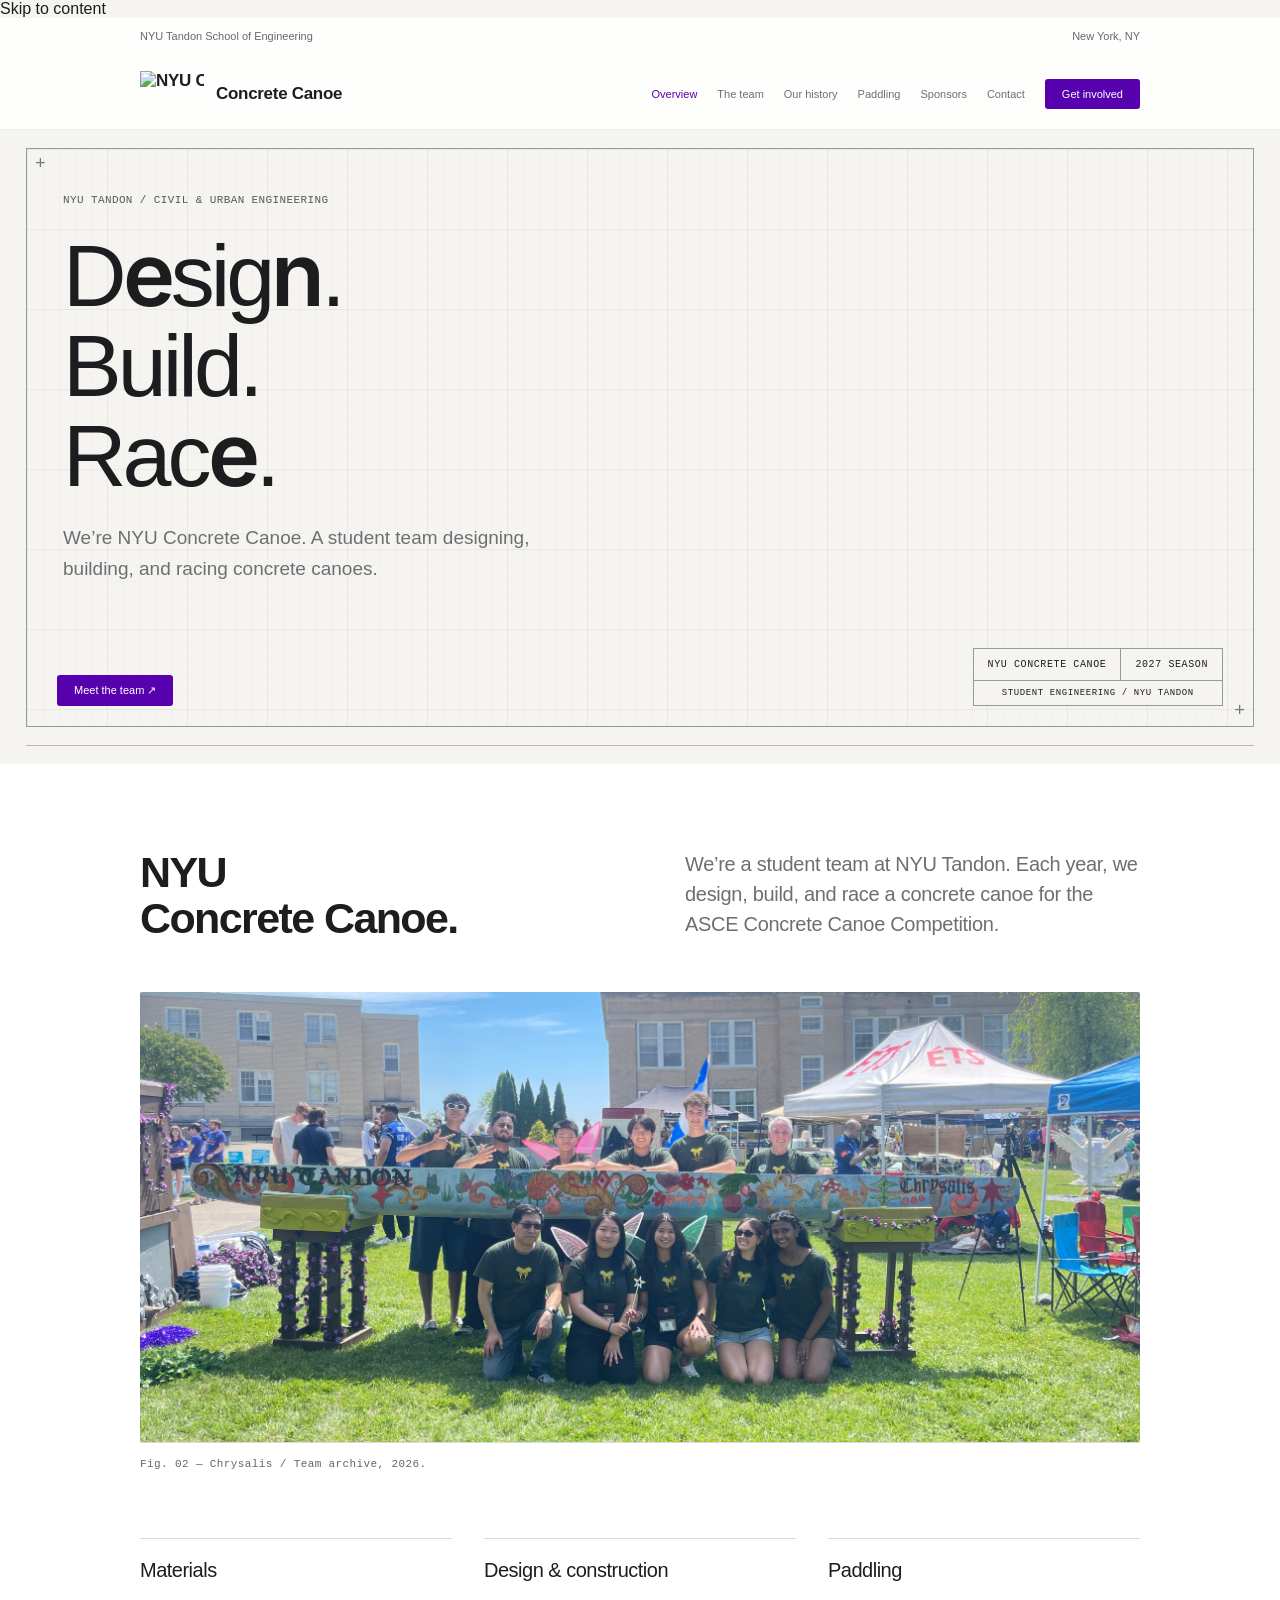
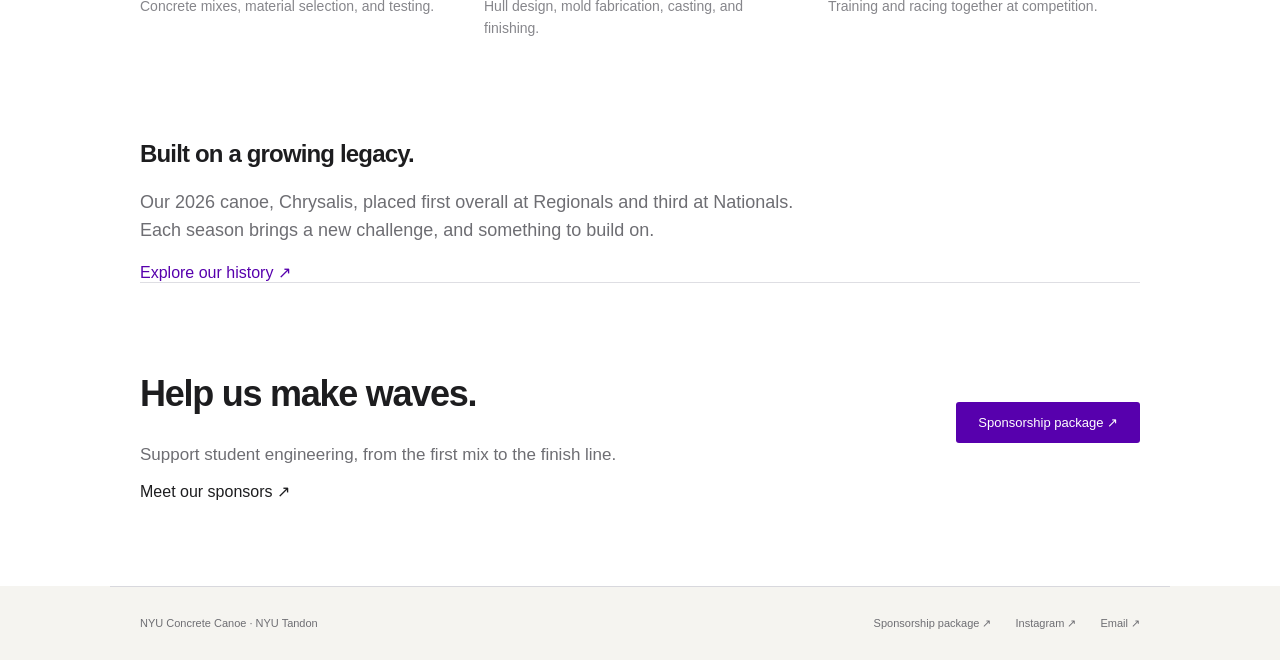
==== index.html @ 3112bdad "Remove unreleased canoe name and hull preview from public site" ====
<!doctype html><html lang="en"><head><meta charset="utf-8"><meta name="viewport" content="width=device-width,initial-scale=1"><meta name="description" content="NYU Concrete Canoe. A student team at NYU Tandon designing, building, and racing concrete canoes."><title>NYU Concrete Canoe</title><link rel="icon" href="assets/img/logo_transparent.png"><link rel="stylesheet" href="assets/css/style.css?v=3"><link rel="stylesheet" href="assets/css/coney.css?v=3"><link rel="stylesheet" href="assets/css/redesign.css?v=8"></head><body class="page-home"><a class="skip-link" href="#main">Skip to content</a><header class="site-header"><div class="institution"><span>NYU Tandon School of Engineering</span><span>New York, NY</span></div><div class="site-bar"><a class="site-brand" href="index.html"><img src="assets/img/logo_transparent.png" alt="NYU Concrete Canoe team logo" width="64" height="46"><span>Concrete Canoe</span></a><nav class="site-nav" aria-label="Main navigation"><a href="index.html" aria-current="page">Overview</a><a href="about.html">The team</a><a href="timeline.html">Our history</a><a href="paddling-improvement.html">Paddling</a><a href="sponsors.html">Sponsors</a><a href="contact.html">Contact</a></nav><a class="site-join" href="mailto:nyuconcretecanoe@gmail.com">Get involved</a><details class="mobile-menu"><summary>Menu</summary><nav aria-label="Mobile navigation"><a href="index.html" aria-current="page">Overview</a><a href="about.html">The team</a><a href="timeline.html">Our history</a><a href="paddling-improvement.html">Paddling</a><a href="sponsors.html">Sponsors</a><a href="contact.html">Contact</a></nav></details></div></header><main id="main"><section class="product-story" aria-label="NYU Concrete Canoe"><div class="product-sticky public-intro"><div class="product-heading"><div class="season">NYU Tandon / Civil &amp; Urban Engineering</div><h1>Design.<br>Build.<br>Race.</h1><p class="public-intro-copy">We’re NYU Concrete Canoe. A student team designing, building, and racing concrete canoes.</p></div><div class="drawing-bottom"><a class="button" href="about.html">Meet the team ↗</a><div class="drawing-title"><span>NYU Concrete Canoe</span><span>2027 season</span><small>Student engineering / NYU Tandon</small></div></div></div></section><section class="content" id="team"><div class="inner"><div class="intro"><h2>NYU<br>Concrete Canoe.</h2><p>We’re a student team at NYU Tandon. Each year, we design, build, and race a concrete canoe for the ASCE Concrete Canoe Competition.</p></div><figure class="photo"><img src="assets/img/team-2026.jpg" alt="NYU's team with the 2026 canoe Chrysalis"><figcaption>Fig. 02 — Chrysalis / Team archive, 2026.</figcaption></figure><div class="engineering" id="engineering"><article><h3>Materials</h3><p>Concrete mixes, material selection, and testing.</p></article><article><h3>Design & construction</h3><p>Hull design, mold fabrication, casting, and finishing.</p></article><article><h3>Paddling</h3><p>Training and racing together at competition.</p></article></div><section class="home-section" aria-labelledby="legacy-title"><h2 id="legacy-title">Built on a growing legacy.</h2><p>Our 2026 canoe, Chrysalis, placed first overall at Regionals and third at Nationals. Each season brings a new challenge, and something to build on.</p><a href="timeline.html">Explore our history ↗</a></section><section class="home-section" id="announcements" aria-label="Team news"></section><section class="home-section support"><div><h2>Help us make waves.</h2><p>Support student engineering, from the first mix to the finish line.</p><a href="sponsors.html">Meet our sponsors ↗</a></div><a class="button" href="assets/files/sponsorship.pdf" target="_blank" rel="noopener">Sponsorship package ↗</a></section></div></section></main><footer class="site-footer"><span>NYU Concrete Canoe · NYU Tandon</span><div><a href="assets/files/sponsorship.pdf" target="_blank" rel="noopener">Sponsorship package ↗</a><a href="https://www.instagram.com/nyuconcretecanoe/">Instagram ↗</a><a href="mailto:nyuconcretecanoe@gmail.com">Email ↗</a></div></footer><script src="assets/js/announcements.js?v=4" defer></script><script src="assets/js/drag-scroll.js?v=3" defer></script></body></html>
---- assets/css/coney.css ----
@font-face{font-family:Inter;font-style:normal;font-weight:600;font-display:swap;src:url(coney-font-0.woff2) format('woff2')}

*{box-sizing:border-box}html{scroll-behavior:smooth}body{margin:0;color:#1d1d1f;background:#f5f5f7;font-family:-apple-system,BlinkMacSystemFont,'Helvetica Neue',Arial,sans-serif;-webkit-font-smoothing:antialiased}a{color:inherit;text-decoration:none}a:hover{text-decoration:underline;text-underline-offset:4px}a:focus-visible{outline:2px solid #7d50b6;outline-offset:5px}.global{background:#fafafa;font-size:11px;color:#68686d}.global>div{max-width:1060px;margin:auto;padding:14px 32px;display:flex;justify-content:space-between}.local{position:sticky;top:0;z-index:5;background:#ffffffb8;backdrop-filter:blur(20px);border-bottom:1px solid #00000012}.local>div{max-width:1060px;margin:auto;padding:14px 32px;display:flex;justify-content:space-between;align-items:center}.brand{font-size:19px;font-weight:600;letter-spacing:-.6px}.local nav{display:flex;gap:25px;align-items:center;font-size:11px}.button{display:inline-block;background:#5700ad;color:#fff;border-radius:24px;padding:9px 17px;font-size:11px}.button:hover{background:#41008a;text-decoration:none}.product-story{height:190svh;position:relative}.product-sticky{position:sticky;top:60px;text-align:center}.product-heading{padding:50px 20px 0}.season{font-size:15px;color:#6e6e73;font-weight:500}.product-heading h1{font-family:'Inter',-apple-system,BlinkMacSystemFont,Arial,sans-serif;font-size:clamp(72px,9vw,128px);line-height:1.05;letter-spacing:-6px;margin:10px 0 0;font-weight:600}.product-render{height:clamp(330px,53svh,580px);width:min(1240px,100%);margin:0 auto;position:relative}.product-render canvas{display:block;width:100%;height:100%;outline:none}.product-caption{font-size:11px;color:#96969c;margin:0 20px}.scroll-instruction{font-size:11px;color:#6e6e73;padding:24px 0 20px}.scroll-instruction span{display:block;width:1px;height:24px;background:#b5b5bc;margin:12px auto 0;transform:scaleY(calc(.5 + var(--progress,0) * .5));transform-origin:top}.content{background:#fff;padding:85px 32px}.inner{max-width:1000px;margin:auto}.intro{display:grid;grid-template-columns:1fr 1fr;gap:90px;margin-bottom:50px}.intro h2{font-size:43px;font-weight:600;letter-spacing:-1.6px;line-height:1.08;margin:0}.intro p{font-size:20px;line-height:1.5;color:#6e6e73;margin:0;letter-spacing:-.3px}.photo{margin:0}.photo img{width:100%;height:450px;object-fit:cover;object-position:center 63%;border-radius:18px;display:block}.photo figcaption{font-size:11px;color:#939399;padding-top:14px}.engineering{display:grid;grid-template-columns:repeat(3,1fr);gap:42px;padding-top:65px}.engineering h3{font-size:20px;letter-spacing:-.5px;font-weight:600;margin:0 0 13px}.engineering p{font-size:14px;line-height:1.6;color:#86868b;margin:0}.footer{max-width:1000px;padding:30px 0;margin:auto;display:flex;justify-content:space-between;color:#86868b;font-size:11px}.footer div{display:flex;gap:24px}.render-fallback{padding:70px 20px;font-size:30px}.render-fallback small{font-size:12px}@media(max-width:700px){.global>div{padding:12px 22px}.local>div{padding:13px 22px}.local nav{gap:18px}.optional{display:none}.product-heading{padding-top:42px}.product-heading h1{font-size:80px;letter-spacing:-4px}.product-story{height:170svh}.product-sticky{top:55px}.product-render{height:370px}.product-caption{font-size:10px}.content{padding:55px 22px}.intro{grid-template-columns:1fr;gap:25px;margin-bottom:35px}.intro h2{font-size:36px}.intro p{font-size:18px}.photo img{height:285px;border-radius:12px}.engineering{grid-template-columns:1fr;gap:30px;padding-top:40px}.footer{padding:25px 22px;font-size:10px}.footer div{gap:14px}}
@media(prefers-reduced-motion:reduce){html{scroll-behavior:auto}.product-story{height:auto}.product-sticky{position:static}.product-heading{opacity:1!important}.scroll-instruction{display:none}}

.product-story{margin-bottom:0}.product-heading h1{text-align:center}.content section{margin-bottom:0}.home-section{padding-top:80px}.home-section h2{text-align:left}.home-section p{text-align:left}.support{display:flex;justify-content:space-between;align-items:center;gap:32px;border-top:1px solid #dedee3;padding:60px 0 0}.support h2{font-size:36px}.support p{font-size:17px;color:#6e6e73}.support .button{white-space:nowrap;font-size:13px;padding:13px 22px}.engineering p,.intro p{font-weight:400}.photo figcaption{text-align:left}@media(max-width:700px){.support{display:block}.home-section{padding-top:55px}}
---- assets/css/redesign.css ----
/* Shared visual language from the Coney concept. */
:root{--glass-bg:#fff;--glass-bg-hover:#fafafa;--glass-border:#e5e5e9;--text-light:#1d1d1f;--text-dim:#6e6e73;--shadow:none;--blur-amount:0px}
html{scroll-behavior:smooth;scroll-padding-top:110px}body{background:#f5f5f7;color:#1d1d1f;font-family:-apple-system,BlinkMacSystemFont,'Helvetica Neue',Arial,sans-serif}a,a:visited{color:inherit}a:hover{text-decoration:underline;text-underline-offset:4px}h1,h2,h3,h4,h5,h6{color:#1d1d1f;font-weight:600}p,li{color:#6e6e73;font-weight:400}h1{letter-spacing:-.055em}h2{letter-spacing:-.035em}a:focus-visible,button:focus-visible,input:focus-visible,textarea:focus-visible,summary:focus-visible{outline:2px solid #7d50b6;outline-offset:4px}section{scroll-margin-top:110px}.bg-slideshow{display:none}
.site-header{position:sticky;top:-41px;z-index:1000;background:#ffffffdb;backdrop-filter:blur(20px);border-bottom:1px solid #00000012}.institution{max-width:1060px;margin:auto;padding:12px 30px;display:flex;justify-content:space-between;font-size:11px;color:#68686d;height:41px}.site-bar{max-width:1060px;margin:auto;padding:14px 30px;display:flex;gap:24px;align-items:center;position:relative}.site-brand{font-size:19px;font-weight:600;letter-spacing:-.6px;white-space:nowrap}.site-nav{margin-left:auto;display:flex;gap:20px}.site-header nav{position:static;inset:auto;padding:0;background:none;backdrop-filter:none}.site-nav a{font-size:11px;color:#6e6e73;white-space:nowrap}.site-nav a[aria-current]{color:#5700ad}.site-join,.site-join:visited{background:#5700ad;color:#fff;border-radius:24px;padding:9px 17px;font-size:11px;white-space:nowrap}.site-join:hover{background:#41008a;text-decoration:none}.mobile-menu{display:none}.site-footer{max-width:1060px;margin:auto;display:flex;align-items:center;justify-content:space-between;gap:24px;padding:30px;color:#6e6e73;font-size:11px;border:0;text-align:left}.site-footer div{display:flex;gap:24px}.site-footer a{font-size:11px}.page-other .hero{height:auto;min-height:350px;padding:75px 24px 65px;text-shadow:none}.page-other .hero h1{font-size:clamp(42px,6vw,76px)}.page-other .hero p{font-size:20px;max-width:650px}.parallax-section{background:#fff;padding:50px 0 80px;min-height:0}.content-wrapper{max-width:1060px;padding:0 30px}.page-other section{margin-bottom:65px}.page-other section:last-child{margin-bottom:0}.card{box-shadow:none;border:1px solid #e5e5e9;background:#f5f5f7;animation:none;padding:36px;border-radius:18px}.card:hover{background:#f5f5f7;border-color:#dedee3}.card p{font-size:17px}.card a:not(.btn){color:#5700ad}.card h2{font-size:32px}.card h3{font-size:23px}.btn,.btn:visited,.button,.button:visited{background:#5700ad!important;color:#fff!important;border:0;font-weight:500}.btn:hover,.button:hover{background:#41008a!important;color:#fff!important}.btn{padding:12px 24px;font-size:14px}.card-front,.card-back{background:#f5f5f7;border-color:#e5e5e9;box-shadow:none}.card-back p,.card-back h3{color:#1d1d1f}.card-back p[style]{color:#5700ad!important}.tag,.timeline-year{background:#eee9f5;color:#5700ad;border-color:#e1d7ec}.news-card{background:#f5f5f7;border-color:#e5e5e9;box-shadow:none}.news-card:hover{background:#f5f5f7;border-color:#dedee3}.news-date,.news-section-heading{color:#6e6e73}.news-list li::before{background:#5700ad}.news-link{color:#5700ad!important;border-color:#5700ad}.news-rail:focus-visible,.t-rail:focus-visible{outline-color:#5700ad}.news-card h3{font-size:22px}.news-card p{font-size:15px}.news-card .news-list li{font-size:14px}.news-rail{scrollbar-width:thin;scrollbar-color:#c3b1d6 transparent}.news-rail::-webkit-scrollbar{display:block;height:5px}.puzzle-grid{gap:1px}.piece-bg{background:#eee9f5!important}.piece-body h3{color:#40235f}.piece-body p{color:#635572}.puzzle-piece{animation:none}.card input:not([type=hidden]):not([type=checkbox]),.card textarea{background:#fff!important;border:1px solid #d2d2d7!important;color:#1d1d1f!important}.card input::placeholder,.card textarea::placeholder{color:#86868b}.t-stop::before{background:#d2c4e0!important}.t-marker-year{background:#eee9f5;border-color:#e1d7ec;color:#5700ad}.t-marker::after{background:#5700ad;box-shadow:0 0 0 5px #fff}.t-stop.is-current .t-marker-year{background:#5700ad;color:#fff;border-color:#5700ad}.t-media--empty span{color:#6e6e73}.t-card:hover{border-color:#d2c4e0}.page-home .product-sticky{top:62px}.page-home .product-heading h1{font-weight:600}.page-home .content{padding-top:85px}.page-home .engineering h3{text-align:left}.page-home .product-caption{font-weight:400}.page-home .content .inner>.intro p{font-size:20px}
@media(max-width:900px){.site-nav{display:none}.site-join{margin-left:auto}.mobile-menu{display:block}.mobile-menu summary{font-size:12px;cursor:pointer;padding:8px 0}.mobile-menu nav{position:absolute;top:100%;left:0;right:0;background:#fff;padding:20px 30px;display:grid;gap:18px;border-bottom:1px solid #e5e5e9;box-shadow:0 15px 20px #00000008}.mobile-menu nav a{font-size:14px}.site-footer{align-items:flex-start;flex-direction:column}.site-footer div{flex-wrap:wrap;gap:18px}}
@media(max-width:700px){.institution{padding-inline:22px;font-size:10px}.site-bar{padding-inline:22px;gap:16px}.site-brand{font-size:17px}.site-join{font-size:10px;padding:8px 12px}.page-other .hero{min-height:280px;padding:55px 22px 40px}.page-other .hero p{font-size:17px}.content-wrapper{padding:0 22px}.card{padding:25px}.grid{grid-template-columns:minmax(0,1fr)}.page-other section{margin-bottom:45px}.parallax-section{padding-top:20px}.site-footer{padding-inline:22px}.page-home .product-sticky{top:59px}.page-home .content{padding-top:55px}.page-home .intro h2{font-size:36px}.page-home .content .inner>.intro p{font-size:18px}}
@media(prefers-reduced-motion:reduce){html{scroll-behavior:auto}.page-home .product-sticky{position:static}}
.page-home .intro h2,.page-home .intro p{text-align:left}.page-home .home-section>p{max-width:680px;font-size:18px;line-height:1.6}.page-home .home-section>a:not(.button){color:#5700ad}.site-header a{font-weight:500}.site-header .site-brand{font-weight:600}

/* Editorial engineering layout: flat surfaces, fine rules, measured labels. */
:root{--technical-font:'SFMono-Regular',Consolas,'Liberation Mono',monospace;--rule:#d8d8dd}
.site-brand{display:flex;align-items:center;gap:12px;font-size:17px;letter-spacing:-.3px}
.site-brand img{display:block;width:64px;height:46px;object-fit:contain;flex:none}
.site-bar{padding-block:12px;gap:20px}
.site-join{border-radius:3px}
.page-home .product-sticky{top:72px}
.page-home .product-heading h1{font-size:clamp(64px,8vw,104px);letter-spacing:-.045em;font-weight:500}
.page-other .hero h1{font-size:clamp(40px,5vw,64px);font-weight:500;letter-spacing:-.04em}
.season,.product-caption,.photo figcaption,.news-date,.news-section-heading,.t-marker-year,.timeline-year,.tag,.t-count,.viewer-count{font-family:var(--technical-font);font-weight:400;letter-spacing:.035em}
.season{font-size:11px;text-transform:uppercase}
.product-caption,.photo figcaption{font-size:11px;line-height:1.65;color:#65656b}
.photo figcaption{padding-top:12px;margin-top:0;border-top:1px solid var(--rule)}
.photo img,.carousel-slide img,.simple-carousel,.media-window,.news-embed iframe{border-radius:2px}
.card,.card:hover{border:0;border-top:1px solid var(--rule);border-radius:0;background:transparent;box-shadow:none;padding:28px 0;backdrop-filter:none}
.card h2,.card h3,.card p{text-align:left}
.grid{gap:32px;align-items:start}
.card-front,.card-back{border-radius:0;box-shadow:none;border:0;border-top:1px solid var(--rule);background:#fafafa}
.news-card,.news-card:hover{border:0;border-top:1px solid var(--rule);border-radius:0;background:transparent;box-shadow:none;backdrop-filter:none}
.news-body{padding:24px 0}
.news-body--embed{padding:18px 0}
.news-embed{padding:16px 0 0}
.news-image{border-radius:0}
.news-section-heading{font-size:10px}
.news-date{font-size:11px}
.engineering{gap:32px}
.engineering article{padding-top:20px;border-top:1px solid var(--rule)}
.engineering h3{font-weight:500}
.puzzle-grid{max-width:none;border-radius:0;gap:0;background:transparent;overflow:visible;border-top:1px solid var(--rule)}
.puzzle-piece{min-height:170px;border-bottom:1px solid var(--rule)}
.piece-bg{background:transparent!important}
.piece-body{padding:24px 22px 24px 0;text-align:left;justify-content:flex-start}
.piece-body h3{color:#1d1d1f;font-weight:500;text-align:left}
.piece-body p{color:#6e6e73;text-align:left;line-height:1.6}
.t-card,.t-card:hover{border-radius:0;box-shadow:none;border:0;border-bottom:1px solid var(--rule);background:transparent;backdrop-filter:none}
.t-text{padding-inline:0}
.t-stop.is-current .t-text{padding-inline:0}
.t-marker-year,.timeline-year,.tag{border-radius:2px;background:#f2f2f4;border-color:var(--rule);color:#65656b}
.btn,.button{border-radius:3px}
.site-footer{border-top:1px solid var(--rule)}
@media(max-width:700px){.site-brand{gap:8px;font-size:15px}.site-brand img{width:50px;height:36px}.site-bar{gap:12px}.page-home .product-sticky{top:60px}.page-home .product-heading h1{font-size:76px}.piece-body{padding:22px 16px 22px 0}.card{padding:24px 0}.news-body{padding:20px 0}.site-footer{margin-inline:22px;padding-inline:0}}
@media(max-width:380px){.site-brand span{max-width:90px;white-space:normal;line-height:1.15}.site-join{padding-inline:9px}}
.page-other .content-wrapper>section>h2,.subteams-lead{text-align:left}
#team-container .card img,#faculty-container .card img{border-radius:2px!important}

/* A numbered project log makes the horizontal reading direction explicit. */
.news-heading{display:flex;justify-content:space-between;align-items:flex-end;gap:24px;border-top:1px solid var(--rule);padding-top:20px}
.news-kicker,.news-entry,.news-position{font-family:var(--technical-font);font-size:11px;letter-spacing:.06em;text-transform:uppercase;color:#65656b}
.news-heading h2{margin:10px 0 0;text-align:left}
.news-navigation{display:flex;align-items:center;gap:10px;flex:none}
.news-navigation[hidden]{display:none}
.news-position{margin-right:10px;min-width:54px}
.news-navigation button{width:44px;height:44px;border:1px solid #aaaab2;border-radius:2px;background:#fff;color:#1d1d1f;font-size:22px;cursor:pointer;transition:background .15s}
.news-navigation button:hover:enabled{background:#eee9f5;border-color:#5700ad;color:#5700ad}
.news-navigation button:disabled{opacity:.3;cursor:default}
.page-home .news-instruction{font-size:12px;line-height:1.5;color:#65656b;margin:16px 0 22px;text-align:left}
.news-entry{padding:14px 0;border-bottom:1px solid var(--rule);position:relative}
.news-entry::after{content:'';position:absolute;bottom:-4px;left:0;width:7px;height:7px;border:1px solid #777;background:#fff}
.news-rail{gap:32px;padding-top:0;scroll-snap-type:x mandatory;scrollbar-color:#aaaab2 transparent}
.news-card{flex-basis:min(420px,78vw)}
.news-card--embed{flex-basis:min(552px,84vw)}
.news-card--video{flex-basis:min(560px,84vw)}
@media(max-width:700px){.news-heading{gap:12px;align-items:center}.news-heading h2{font-size:30px}.news-kicker{font-size:9px}.news-navigation{gap:6px}.news-position{margin-right:4px;font-size:10px;min-width:46px}.news-navigation button{width:38px;height:38px}.news-rail{gap:24px}}
.page-home .home-section>p.news-instruction{font-size:12px;line-height:1.5;max-width:none}
.product-render canvas{cursor:grab;touch-action:pan-y;user-select:none;-webkit-user-select:none}
.product-render canvas.is-grabbing{cursor:grabbing}
.product-render canvas:focus-visible{outline:2px solid #7d50b6;outline-offset:-4px}

/* Drawing-sheet hero. The original team mark and interactive hull are retained. */
.page-home{background:#f5f4f0}
.page-home .product-story{height:auto;margin:18px 26px 0;padding-bottom:18px;border-bottom:1px solid #b9b9b6}
.page-home .product-sticky{position:relative;top:auto;border:1px solid #999b99;min-height:620px;background-color:#f5f4f0;background-image:linear-gradient(#747b8410 1px,transparent 1px),linear-gradient(90deg,#747b8410 1px,transparent 1px),linear-gradient(#747b8408 1px,transparent 1px),linear-gradient(90deg,#747b8408 1px,transparent 1px);background-size:80px 80px,80px 80px,16px 16px,16px 16px}
.page-home .product-sticky::before,.page-home .product-sticky::after{content:'+';position:absolute;font:18px var(--technical-font);color:#777;pointer-events:none;left:8px;top:5px}
.page-home .product-sticky::after{left:auto;right:8px;top:auto;bottom:5px}
.page-home .product-heading{text-align:left;padding:26px 30px 0}
.page-home .product-heading h1{text-align:left;margin-top:12px;font-size:clamp(70px,8vw,112px)}
.page-home .season{color:#56595b}
.page-home .product-render{height:clamp(300px,44vw,480px);margin-top:-25px}
.page-home .product-caption{margin:0 24px 22px;color:#53565a}
.drawing-bottom{margin:0 30px 20px;display:flex;justify-content:space-between;align-items:end;gap:24px;text-align:left}
.drawing-views{display:flex;gap:8px;flex-wrap:wrap}
.drawing-views button{padding:9px 14px;background:#f5f4f0;border:1px solid #979a99;color:#444;font:11px var(--technical-font);cursor:pointer}
.drawing-views button[aria-pressed=true]{border-color:#5700ad;color:#5700ad;background:#f3eef7}
.drawing-views button:hover{background:#eae8e5}
.drawing-title{display:grid;grid-template-columns:auto auto auto;border:1px solid #979a99;font:10px var(--technical-font);text-transform:uppercase;letter-spacing:.06em;background:#f5f4f0}
.drawing-title span{padding:10px 14px;border-right:1px solid #979a99;font-weight:400}
.drawing-title span:nth-child(3){border-right:0}
.drawing-title small{grid-column:1/-1;border-top:1px solid #979a99;text-align:center;padding:7px;font-size:9px}
.page-home .content{margin-top:18px;background:#fff}
@media(max-width:700px){.page-home .product-story{margin:12px 12px 0}.page-home .product-sticky{min-height:0}.page-home .product-heading{padding:26px 20px 0}.page-home .product-heading h1{font-size:72px}.page-home .product-render{height:320px;margin-top:0}.page-home .product-caption{font-size:10px;margin-inline:20px}.drawing-bottom{margin-inline:20px;flex-direction:column;align-items:stretch;gap:20px}.drawing-views button{flex:1;padding:10px}.drawing-title span{padding:9px;font-size:9px}}


/* Public introduction: no unreleased hull visualization or project name. */
.page-home .public-intro{min-height:540px;display:flex;flex-direction:column;justify-content:space-between}
.page-home .public-intro .product-heading{padding:45px 36px}
.page-home .public-intro h1{font-size:clamp(56px,7vw,88px);line-height:1.02;letter-spacing:-.045em;margin:24px 0}
.public-intro-copy{max-width:490px;font-size:19px;line-height:1.6;text-align:left}
.public-intro .drawing-title{grid-template-columns:auto auto}
.public-intro .drawing-title span:nth-child(2){border-right:0}
@media(max-width:700px){.page-home .public-intro{min-height:0}.page-home .public-intro .product-heading{padding:32px 22px}.public-intro-copy{font-size:17px}}
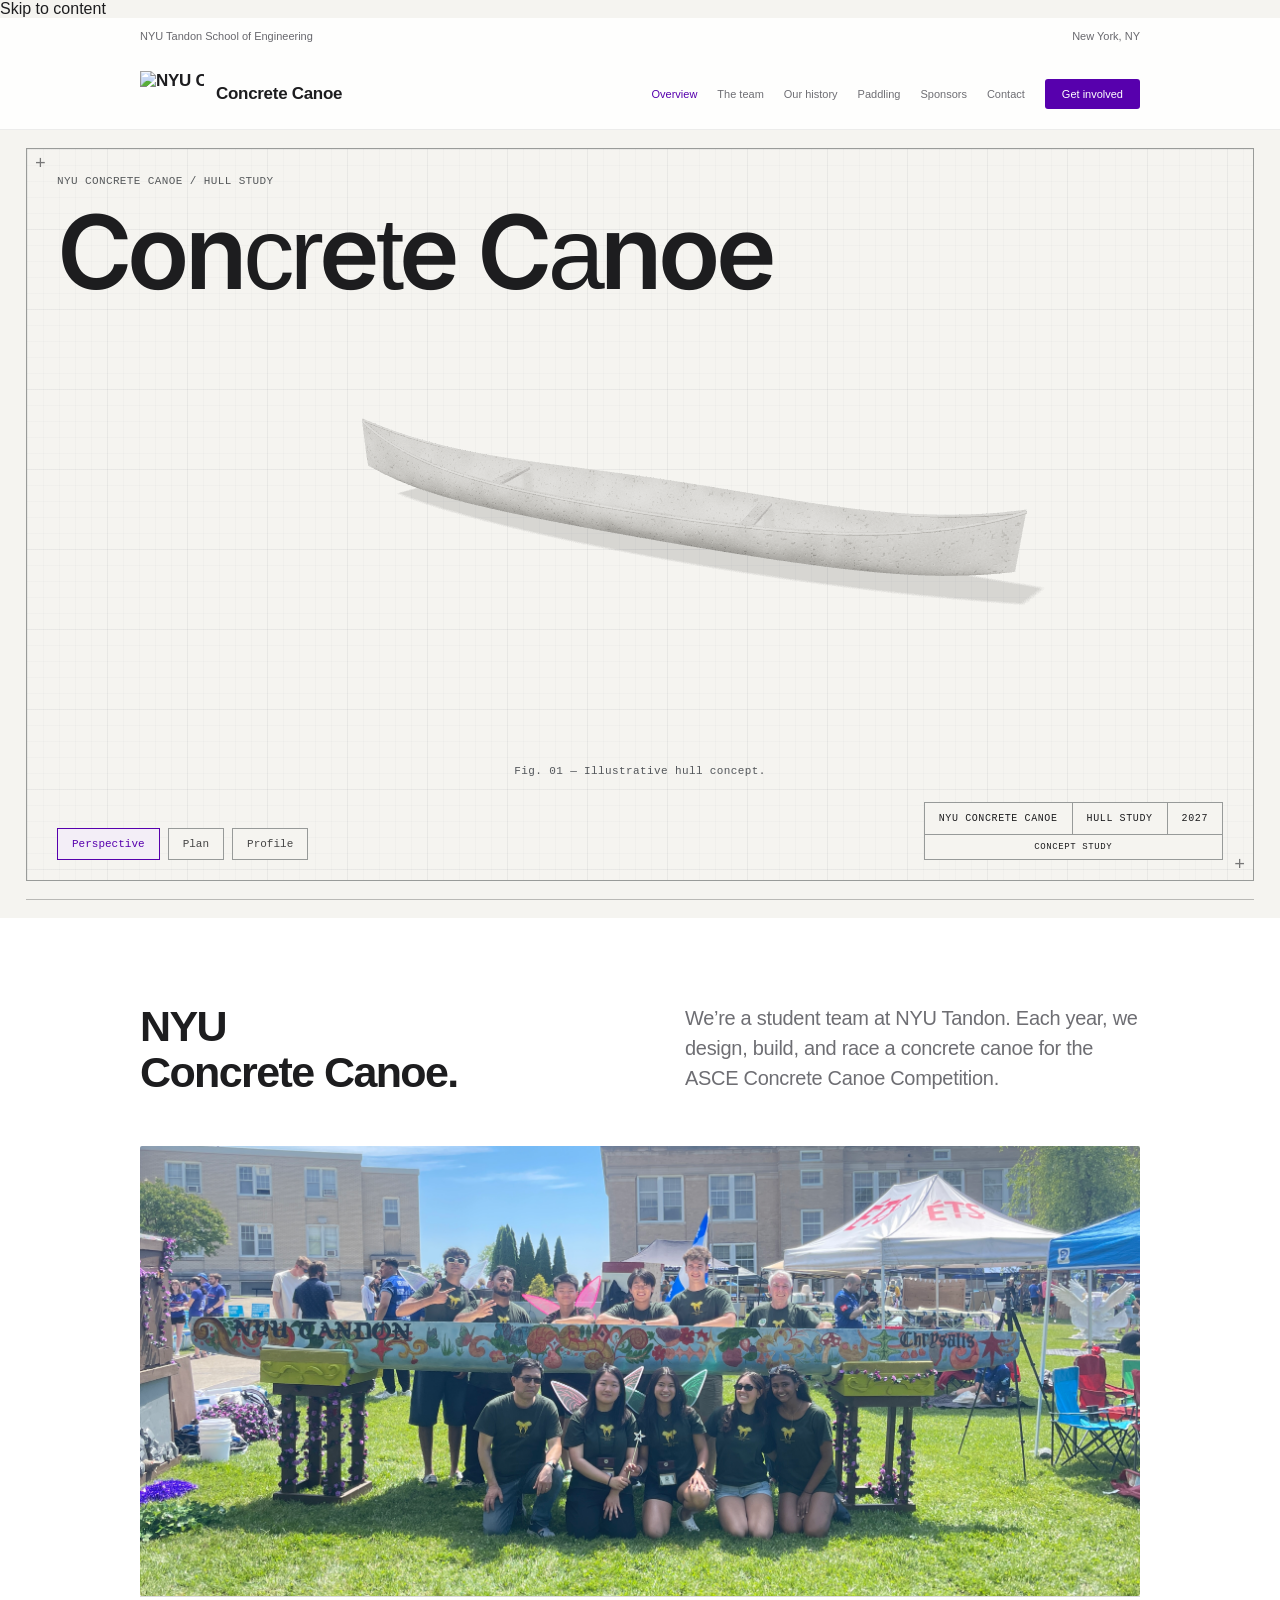
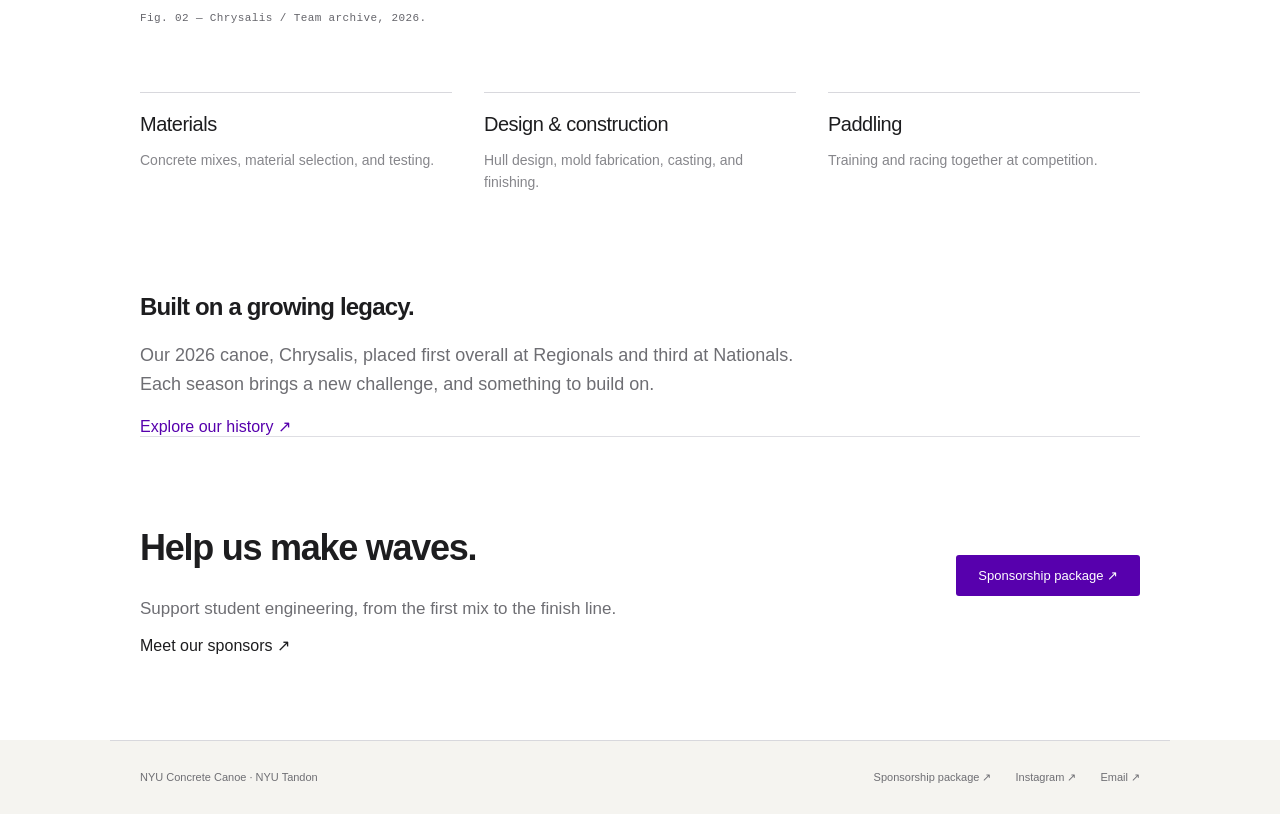
==== commit fd80cbf8: "Restore illustrative interactive hull without unreleased canoe name" ====
--- a/index.html
+++ b/index.html
@@ -1 +1 @@
-<!doctype html><html lang="en"><head><meta charset="utf-8"><meta name="viewport" content="width=device-width,initial-scale=1"><meta name="description" content="NYU Concrete Canoe. A student team at NYU Tandon designing, building, and racing concrete canoes."><title>NYU Concrete Canoe</title><link rel="icon" href="assets/img/logo_transparent.png"><link rel="stylesheet" href="assets/css/style.css?v=3"><link rel="stylesheet" href="assets/css/coney.css?v=3"><link rel="stylesheet" href="assets/css/redesign.css?v=8"></head><body class="page-home"><a class="skip-link" href="#main">Skip to content</a><header class="site-header"><div class="institution"><span>NYU Tandon School of Engineering</span><span>New York, NY</span></div><div class="site-bar"><a class="site-brand" href="index.html"><img src="assets/img/logo_transparent.png" alt="NYU Concrete Canoe team logo" width="64" height="46"><span>Concrete Canoe</span></a><nav class="site-nav" aria-label="Main navigation"><a href="index.html" aria-current="page">Overview</a><a href="about.html">The team</a><a href="timeline.html">Our history</a><a href="paddling-improvement.html">Paddling</a><a href="sponsors.html">Sponsors</a><a href="contact.html">Contact</a></nav><a class="site-join" href="mailto:nyuconcretecanoe@gmail.com">Get involved</a><details class="mobile-menu"><summary>Menu</summary><nav aria-label="Mobile navigation"><a href="index.html" aria-current="page">Overview</a><a href="about.html">The team</a><a href="timeline.html">Our history</a><a href="paddling-improvement.html">Paddling</a><a href="sponsors.html">Sponsors</a><a href="contact.html">Contact</a></nav></details></div></header><main id="main"><section class="product-story" aria-label="NYU Concrete Canoe"><div class="product-sticky public-intro"><div class="product-heading"><div class="season">NYU Tandon / Civil &amp; Urban Engineering</div><h1>Design.<br>Build.<br>Race.</h1><p class="public-intro-copy">We’re NYU Concrete Canoe. A student team designing, building, and racing concrete canoes.</p></div><div class="drawing-bottom"><a class="button" href="about.html">Meet the team ↗</a><div class="drawing-title"><span>NYU Concrete Canoe</span><span>2027 season</span><small>Student engineering / NYU Tandon</small></div></div></div></section><section class="content" id="team"><div class="inner"><div class="intro"><h2>NYU<br>Concrete Canoe.</h2><p>We’re a student team at NYU Tandon. Each year, we design, build, and race a concrete canoe for the ASCE Concrete Canoe Competition.</p></div><figure class="photo"><img src="assets/img/team-2026.jpg" alt="NYU's team with the 2026 canoe Chrysalis"><figcaption>Fig. 02 — Chrysalis / Team archive, 2026.</figcaption></figure><div class="engineering" id="engineering"><article><h3>Materials</h3><p>Concrete mixes, material selection, and testing.</p></article><article><h3>Design & construction</h3><p>Hull design, mold fabrication, casting, and finishing.</p></article><article><h3>Paddling</h3><p>Training and racing together at competition.</p></article></div><section class="home-section" aria-labelledby="legacy-title"><h2 id="legacy-title">Built on a growing legacy.</h2><p>Our 2026 canoe, Chrysalis, placed first overall at Regionals and third at Nationals. Each season brings a new challenge, and something to build on.</p><a href="timeline.html">Explore our history ↗</a></section><section class="home-section" id="announcements" aria-label="Team news"></section><section class="home-section support"><div><h2>Help us make waves.</h2><p>Support student engineering, from the first mix to the finish line.</p><a href="sponsors.html">Meet our sponsors ↗</a></div><a class="button" href="assets/files/sponsorship.pdf" target="_blank" rel="noopener">Sponsorship package ↗</a></section></div></section></main><footer class="site-footer"><span>NYU Concrete Canoe · NYU Tandon</span><div><a href="assets/files/sponsorship.pdf" target="_blank" rel="noopener">Sponsorship package ↗</a><a href="https://www.instagram.com/nyuconcretecanoe/">Instagram ↗</a><a href="mailto:nyuconcretecanoe@gmail.com">Email ↗</a></div></footer><script src="assets/js/announcements.js?v=4" defer></script><script src="assets/js/drag-scroll.js?v=3" defer></script></body></html>+<!doctype html><html lang="en"><head><meta charset="utf-8"><meta name="viewport" content="width=device-width,initial-scale=1"><meta name="description" content="NYU Concrete Canoe. A student team at NYU Tandon designing, building, and racing concrete canoes."><title>NYU Concrete Canoe</title><link rel="icon" href="assets/img/logo_transparent.png"><link rel="stylesheet" href="assets/css/style.css?v=3"><link rel="stylesheet" href="assets/css/coney.css?v=3"><link rel="stylesheet" href="assets/css/redesign.css?v=9"></head><body class="page-home"><a class="skip-link" href="#main">Skip to content</a><header class="site-header"><div class="institution"><span>NYU Tandon School of Engineering</span><span>New York, NY</span></div><div class="site-bar"><a class="site-brand" href="index.html"><img src="assets/img/logo_transparent.png" alt="NYU Concrete Canoe team logo" width="64" height="46"><span>Concrete Canoe</span></a><nav class="site-nav" aria-label="Main navigation"><a href="index.html" aria-current="page">Overview</a><a href="about.html">The team</a><a href="timeline.html">Our history</a><a href="paddling-improvement.html">Paddling</a><a href="sponsors.html">Sponsors</a><a href="contact.html">Contact</a></nav><a class="site-join" href="mailto:nyuconcretecanoe@gmail.com">Get involved</a><details class="mobile-menu"><summary>Menu</summary><nav aria-label="Mobile navigation"><a href="index.html" aria-current="page">Overview</a><a href="about.html">The team</a><a href="timeline.html">Our history</a><a href="paddling-improvement.html">Paddling</a><a href="sponsors.html">Sponsors</a><a href="contact.html">Contact</a></nav></details></div></header><main id="main"><section class="product-story" aria-label="Illustrative canoe hull visualization"><div class="product-sticky"><div class="product-heading"><div class="season">NYU Concrete Canoe / Hull study</div><h1>Concrete Canoe</h1></div><div class="product-render"></div><p class="product-caption">Fig. 01 — Illustrative hull concept.</p><div class="drawing-bottom"><div class="drawing-views" role="group" aria-label="Canoe drawing views"><button type="button" data-canoe-view="perspective" aria-pressed="true">Perspective</button><button type="button" data-canoe-view="plan" aria-pressed="false">Plan</button><button type="button" data-canoe-view="profile" aria-pressed="false">Profile</button></div><div class="drawing-title"><span>NYU Concrete Canoe</span><span>Hull study</span><span>2027</span><small>Concept study</small></div></div></div></section><section class="content" id="team"><div class="inner"><div class="intro"><h2>NYU<br>Concrete Canoe.</h2><p>We’re a student team at NYU Tandon. Each year, we design, build, and race a concrete canoe for the ASCE Concrete Canoe Competition.</p></div><figure class="photo"><img src="assets/img/team-2026.jpg" alt="NYU's team with the 2026 canoe Chrysalis"><figcaption>Fig. 02 — Chrysalis / Team archive, 2026.</figcaption></figure><div class="engineering" id="engineering"><article><h3>Materials</h3><p>Concrete mixes, material selection, and testing.</p></article><article><h3>Design & construction</h3><p>Hull design, mold fabrication, casting, and finishing.</p></article><article><h3>Paddling</h3><p>Training and racing together at competition.</p></article></div><section class="home-section" aria-labelledby="legacy-title"><h2 id="legacy-title">Built on a growing legacy.</h2><p>Our 2026 canoe, Chrysalis, placed first overall at Regionals and third at Nationals. Each season brings a new challenge, and something to build on.</p><a href="timeline.html">Explore our history ↗</a></section><section class="home-section" id="announcements" aria-label="Team news"></section><section class="home-section support"><div><h2>Help us make waves.</h2><p>Support student engineering, from the first mix to the finish line.</p><a href="sponsors.html">Meet our sponsors ↗</a></div><a class="button" href="assets/files/sponsorship.pdf" target="_blank" rel="noopener">Sponsorship package ↗</a></section></div></section></main><footer class="site-footer"><span>NYU Concrete Canoe · NYU Tandon</span><div><a href="assets/files/sponsorship.pdf" target="_blank" rel="noopener">Sponsorship package ↗</a><a href="https://www.instagram.com/nyuconcretecanoe/">Instagram ↗</a><a href="mailto:nyuconcretecanoe@gmail.com">Email ↗</a></div></footer><script src="assets/js/concrete-material.js?v=1" defer></script><script src="assets/js/canoe-controls.js?v=2" defer></script><script src="assets/js/coney.js?v=6" defer></script><script src="assets/js/announcements.js?v=4" defer></script><script src="assets/js/drag-scroll.js?v=3" defer></script></body></html>
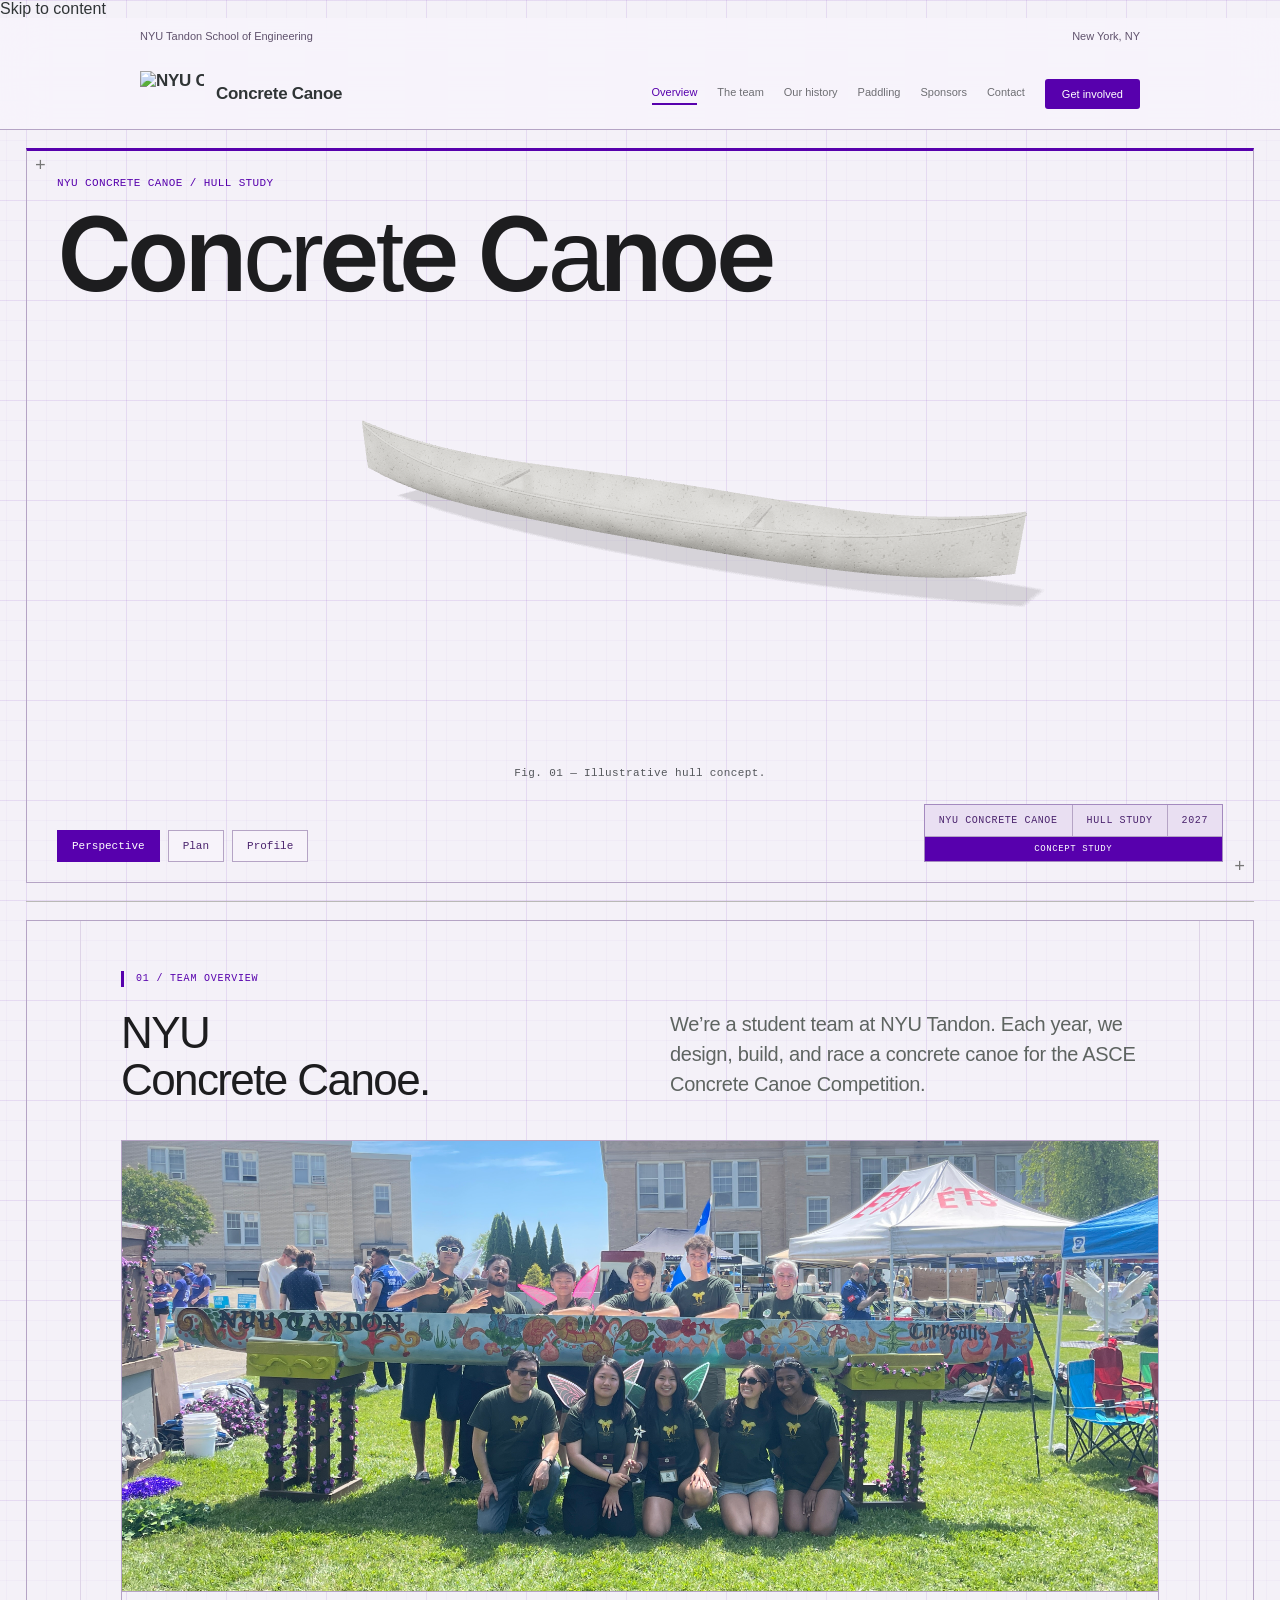
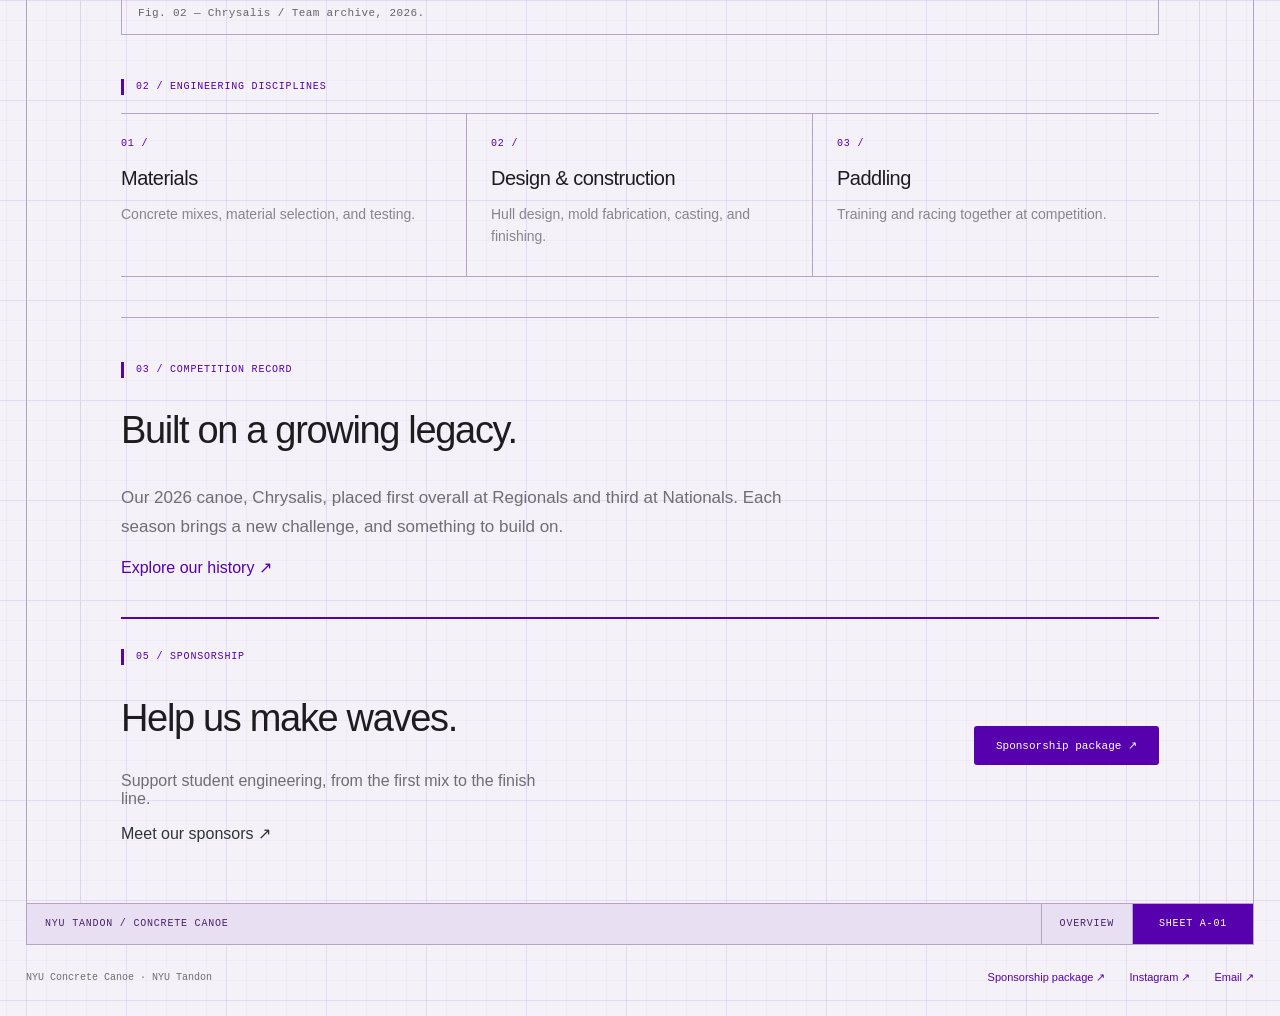
==== commit 0e20fff5: "Extend purple blueprint design across site and update team roster" ====
--- a/index.html
+++ b/index.html
@@ -1 +1,2 @@
-<!doctype html><html lang="en"><head><meta charset="utf-8"><meta name="viewport" content="width=device-width,initial-scale=1"><meta name="description" content="NYU Concrete Canoe. A student team at NYU Tandon designing, building, and racing concrete canoes."><title>NYU Concrete Canoe</title><link rel="icon" href="assets/img/logo_transparent.png"><link rel="stylesheet" href="assets/css/style.css?v=3"><link rel="stylesheet" href="assets/css/coney.css?v=3"><link rel="stylesheet" href="assets/css/redesign.css?v=9"></head><body class="page-home"><a class="skip-link" href="#main">Skip to content</a><header class="site-header"><div class="institution"><span>NYU Tandon School of Engineering</span><span>New York, NY</span></div><div class="site-bar"><a class="site-brand" href="index.html"><img src="assets/img/logo_transparent.png" alt="NYU Concrete Canoe team logo" width="64" height="46"><span>Concrete Canoe</span></a><nav class="site-nav" aria-label="Main navigation"><a href="index.html" aria-current="page">Overview</a><a href="about.html">The team</a><a href="timeline.html">Our history</a><a href="paddling-improvement.html">Paddling</a><a href="sponsors.html">Sponsors</a><a href="contact.html">Contact</a></nav><a class="site-join" href="mailto:nyuconcretecanoe@gmail.com">Get involved</a><details class="mobile-menu"><summary>Menu</summary><nav aria-label="Mobile navigation"><a href="index.html" aria-current="page">Overview</a><a href="about.html">The team</a><a href="timeline.html">Our history</a><a href="paddling-improvement.html">Paddling</a><a href="sponsors.html">Sponsors</a><a href="contact.html">Contact</a></nav></details></div></header><main id="main"><section class="product-story" aria-label="Illustrative canoe hull visualization"><div class="product-sticky"><div class="product-heading"><div class="season">NYU Concrete Canoe / Hull study</div><h1>Concrete Canoe</h1></div><div class="product-render"></div><p class="product-caption">Fig. 01 — Illustrative hull concept.</p><div class="drawing-bottom"><div class="drawing-views" role="group" aria-label="Canoe drawing views"><button type="button" data-canoe-view="perspective" aria-pressed="true">Perspective</button><button type="button" data-canoe-view="plan" aria-pressed="false">Plan</button><button type="button" data-canoe-view="profile" aria-pressed="false">Profile</button></div><div class="drawing-title"><span>NYU Concrete Canoe</span><span>Hull study</span><span>2027</span><small>Concept study</small></div></div></div></section><section class="content" id="team"><div class="inner"><div class="intro"><h2>NYU<br>Concrete Canoe.</h2><p>We’re a student team at NYU Tandon. Each year, we design, build, and race a concrete canoe for the ASCE Concrete Canoe Competition.</p></div><figure class="photo"><img src="assets/img/team-2026.jpg" alt="NYU's team with the 2026 canoe Chrysalis"><figcaption>Fig. 02 — Chrysalis / Team archive, 2026.</figcaption></figure><div class="engineering" id="engineering"><article><h3>Materials</h3><p>Concrete mixes, material selection, and testing.</p></article><article><h3>Design & construction</h3><p>Hull design, mold fabrication, casting, and finishing.</p></article><article><h3>Paddling</h3><p>Training and racing together at competition.</p></article></div><section class="home-section" aria-labelledby="legacy-title"><h2 id="legacy-title">Built on a growing legacy.</h2><p>Our 2026 canoe, Chrysalis, placed first overall at Regionals and third at Nationals. Each season brings a new challenge, and something to build on.</p><a href="timeline.html">Explore our history ↗</a></section><section class="home-section" id="announcements" aria-label="Team news"></section><section class="home-section support"><div><h2>Help us make waves.</h2><p>Support student engineering, from the first mix to the finish line.</p><a href="sponsors.html">Meet our sponsors ↗</a></div><a class="button" href="assets/files/sponsorship.pdf" target="_blank" rel="noopener">Sponsorship package ↗</a></section></div></section></main><footer class="site-footer"><span>NYU Concrete Canoe · NYU Tandon</span><div><a href="assets/files/sponsorship.pdf" target="_blank" rel="noopener">Sponsorship package ↗</a><a href="https://www.instagram.com/nyuconcretecanoe/">Instagram ↗</a><a href="mailto:nyuconcretecanoe@gmail.com">Email ↗</a></div></footer><script src="assets/js/concrete-material.js?v=1" defer></script><script src="assets/js/canoe-controls.js?v=2" defer></script><script src="assets/js/coney.js?v=6" defer></script><script src="assets/js/announcements.js?v=4" defer></script><script src="assets/js/drag-scroll.js?v=3" defer></script></body></html>+<!doctype html><html lang="en"><head><meta charset="utf-8"><meta name="viewport" content="width=device-width,initial-scale=1"><meta name="description" content="NYU Concrete Canoe. A student team at NYU Tandon designing, building, and racing concrete canoes."><title>NYU Concrete Canoe</title><link rel="icon" href="assets/img/logo_transparent.png"><link rel="stylesheet" href="assets/css/style.css?v=3"><link rel="stylesheet" href="assets/css/coney.css?v=3"><link rel="stylesheet" href="assets/css/redesign.css?v=9"><link rel="stylesheet" href="assets/css/blueprint.css?v=3">
+</head><body class="page-home"><a class="skip-link" href="#main">Skip to content</a><header class="site-header"><div class="institution"><span>NYU Tandon School of Engineering</span><span>New York, NY</span></div><div class="site-bar"><a class="site-brand" href="index.html"><img src="assets/img/logo_transparent.png" alt="NYU Concrete Canoe team logo" width="64" height="46"><span>Concrete Canoe</span></a><nav class="site-nav" aria-label="Main navigation"><a href="index.html" aria-current="page">Overview</a><a href="about.html">The team</a><a href="timeline.html">Our history</a><a href="paddling-improvement.html">Paddling</a><a href="sponsors.html">Sponsors</a><a href="contact.html">Contact</a></nav><a class="site-join" href="mailto:nyuconcretecanoe@gmail.com">Get involved</a><details class="mobile-menu"><summary>Menu</summary><nav aria-label="Mobile navigation"><a href="index.html" aria-current="page">Overview</a><a href="about.html">The team</a><a href="timeline.html">Our history</a><a href="paddling-improvement.html">Paddling</a><a href="sponsors.html">Sponsors</a><a href="contact.html">Contact</a></nav></details></div></header><main id="main"><section class="product-story" aria-label="Illustrative canoe hull visualization"><div class="product-sticky"><div class="product-heading"><div class="season">NYU Concrete Canoe / Hull study</div><h1>Concrete Canoe</h1></div><div class="product-render"></div><p class="product-caption">Fig. 01 — Illustrative hull concept.</p><div class="drawing-bottom"><div class="drawing-views" role="group" aria-label="Canoe drawing views"><button type="button" data-canoe-view="perspective" aria-pressed="true">Perspective</button><button type="button" data-canoe-view="plan" aria-pressed="false">Plan</button><button type="button" data-canoe-view="profile" aria-pressed="false">Profile</button></div><div class="drawing-title"><span>NYU Concrete Canoe</span><span>Hull study</span><span>2027</span><small>Concept study</small></div></div></div></section><section class="content" id="team"><div class="inner"><div class="sheet-label">01 / Team overview</div><div class="intro"><h2>NYU<br>Concrete Canoe.</h2><p>We’re a student team at NYU Tandon. Each year, we design, build, and race a concrete canoe for the ASCE Concrete Canoe Competition.</p></div><figure class="photo"><img src="assets/img/team-2026.jpg" alt="NYU's team with the 2026 canoe Chrysalis"><figcaption>Fig. 02 — Chrysalis / Team archive, 2026.</figcaption></figure><div class="sheet-label discipline-label">02 / Engineering disciplines</div><div class="engineering" id="engineering"><article><h3>Materials</h3><p>Concrete mixes, material selection, and testing.</p></article><article><h3>Design & construction</h3><p>Hull design, mold fabrication, casting, and finishing.</p></article><article><h3>Paddling</h3><p>Training and racing together at competition.</p></article></div><section class="home-section" aria-labelledby="legacy-title"><div class="sheet-label">03 / Competition record</div><h2 id="legacy-title">Built on a growing legacy.</h2><p>Our 2026 canoe, Chrysalis, placed first overall at Regionals and third at Nationals. Each season brings a new challenge, and something to build on.</p><a href="timeline.html">Explore our history ↗</a></section><section class="home-section" id="announcements" aria-label="Team news"></section><section class="home-section support"><div><div class="sheet-label">05 / Sponsorship</div><h2>Help us make waves.</h2><p>Support student engineering, from the first mix to the finish line.</p><a href="sponsors.html">Meet our sponsors ↗</a></div><a class="button" href="assets/files/sponsorship.pdf" target="_blank" rel="noopener">Sponsorship package ↗</a></section></div></section></main><div class="sheet-end"><span>NYU Tandon / Concrete Canoe</span><span>Overview</span><span>Sheet A-01</span></div><footer class="site-footer"><span>NYU Concrete Canoe · NYU Tandon</span><div><a href="assets/files/sponsorship.pdf" target="_blank" rel="noopener">Sponsorship package ↗</a><a href="https://www.instagram.com/nyuconcretecanoe/">Instagram ↗</a><a href="mailto:nyuconcretecanoe@gmail.com">Email ↗</a></div></footer><script src="assets/js/concrete-material.js?v=1" defer></script><script src="assets/js/canoe-controls.js?v=2" defer></script><script src="assets/js/coney.js?v=6" defer></script><script src="assets/js/announcements.js?v=5" defer></script><script src="assets/js/drag-scroll.js?v=3" defer></script></body></html>
--- a/assets/css/blueprint.css
+++ b/assets/css/blueprint.css
@@ -0,0 +1,160 @@
+/* Shared drawing-sheet system beyond the interactive hull hero. */
+:root{--sheet-paper:#f5f4f0;--sheet-ink:#303536;--sheet-rule:#b8bcb8;--sheet-fine:#d8dbd5;--sheet-grid:linear-gradient(#747b840c 1px,transparent 1px),linear-gradient(90deg,#747b840c 1px,transparent 1px)}
+body.page-home,body.page-other{background:var(--sheet-paper);color:var(--sheet-ink)}
+.sheet-label,.sheet-hero-meta,.sheet-end{font:10px/1.6 var(--technical-font);text-transform:uppercase;letter-spacing:.08em;color:#5a6260}
+.sheet-label{display:block;margin-bottom:22px;text-align:left}
+/* Fine grids are confined to titles and margins; reading areas stay quiet. */
+.page-other .blueprint-hero{position:relative;align-items:flex-start;margin:18px 26px 0;min-height:310px;padding:34px 36px 68px;border:1px solid #999b99;background-color:var(--sheet-paper);background-image:var(--sheet-grid);background-size:20px 20px}
+.blueprint-hero .sheet-label{margin-bottom:22px}
+.page-other .blueprint-hero h1{text-align:left;font-size:clamp(38px,5vw,68px);max-width:1000px;line-height:1.06;margin-bottom:20px}
+.page-other .blueprint-hero p{text-align:left;font-size:18px;max-width:720px;margin-bottom:0}
+.sheet-hero-meta{position:absolute;bottom:0;left:0;right:0;display:flex;justify-content:space-between;border-top:1px solid var(--sheet-rule)}
+.sheet-hero-meta span{padding:9px 18px}
+.sheet-hero-meta span:last-child{border-left:1px solid var(--sheet-rule);min-width:85px;text-align:center}
+/* Content sits inside a consistent sheet border, aligned with the hero. */
+.page-home .content,.page-other .parallax-section{margin:18px 26px 0;border:1px solid var(--sheet-rule);background-color:var(--sheet-paper);background-image:var(--sheet-grid);background-size:20px 20px;padding:0;min-height:0}
+.page-home .content .inner,.page-other .content-wrapper{max-width:1120px;margin:0 auto;padding:50px 40px 60px;background:var(--sheet-paper);border-left:1px solid var(--sheet-fine);border-right:1px solid var(--sheet-fine)}
+.page-other .content-wrapper--wide{max-width:none;padding-inline:28px}
+.page-home .intro{gap:60px;margin-bottom:36px}
+.page-home .intro h2{font-size:clamp(32px,4vw,44px);font-weight:500}
+.page-home .intro p{color:#5e6461}
+.page-home .photo{border:1px solid var(--sheet-rule)}
+.page-home .photo img{border-radius:0}
+.page-home .photo figcaption{padding:12px 16px;border-top:1px solid var(--sheet-rule)}
+.discipline-label{margin:44px 0 0}
+.page-home .engineering{padding-top:18px;gap:0;border-bottom:1px solid var(--sheet-rule);counter-reset:discipline}
+.engineering article{padding:24px 24px 28px;border-top:1px solid var(--sheet-rule);border-right:1px solid var(--sheet-rule);counter-increment:discipline}
+.engineering article:first-child{padding-left:0}
+.engineering article:last-child{border-right:0;padding-right:0}
+.engineering article h3::before{content:'0' counter(discipline) ' / ';font:10px var(--technical-font);color:#6d7470;display:block;margin-bottom:18px;letter-spacing:.08em}
+.page-home .home-section{padding-top:44px}
+.page-home .home-section:not(#announcements){margin-top:40px;border-top:1px solid var(--sheet-rule)}
+.page-home .home-section h2{font-size:clamp(28px,3.5vw,38px);font-weight:500}
+.page-home .home-section>p{font-size:17px;line-height:1.7}
+.page-home .support{padding-top:30px;padding-bottom:0}
+.page-home .support p{font-size:16px;max-width:440px}
+.page-home .support .button{font-family:var(--technical-font);font-size:11px}
+/* Components use the same linework and column rhythm as the drawing sheet. */
+.page-other .content-wrapper>section{margin-top:0!important;margin-bottom:52px}
+.page-other .content-wrapper>section:last-child{margin-bottom:0}
+.page-other h2{font-weight:500;font-size:30px}
+.page-other .card{border-top-color:var(--sheet-rule)}
+.page-other .card h2{font-size:28px}
+.page-other .card p{font-size:16px;line-height:1.75}
+.page-other .content-wrapper>section>.card{border-top:0;padding-top:0}
+.page-other .content-wrapper>section>.card>.sheet-label{padding-top:0}
+.page-other .grid{gap:28px;grid-template-columns:repeat(auto-fit,minmax(min(260px,100%),1fr))}
+#team-container .card{margin-bottom:0}
+#team-container .card img{aspect-ratio:4/5;object-fit:cover;border:1px solid var(--sheet-rule)}
+#team-container .card h3{font-size:21px}
+#team-container .card p{font:11px/1.6 var(--technical-font);color:#616862}
+.puzzle-grid{border:1px solid var(--sheet-rule);counter-reset:subteam}
+.puzzle-piece{border-bottom:1px solid var(--sheet-rule);border-right:1px solid var(--sheet-rule);counter-increment:subteam}
+.puzzle-piece:nth-child(4n){border-right:0}
+.puzzle-piece:nth-last-child(-n+4){border-bottom:0}
+.piece-body{padding:22px}
+.piece-body h3::before{content:'0' counter(subteam) ' /';display:block;font:10px var(--technical-font);letter-spacing:.08em;color:#727971;margin-bottom:16px}
+#sponsor-grid{margin-top:32px;gap:20px}
+.card-front,.card-back{border:1px solid var(--sheet-rule);background:#faf9f6}
+.card-back h3{font-size:23px}
+.news-heading{border-top:0;padding-top:0}
+.news-rail{margin-top:26px}
+.news-entry{background-image:repeating-linear-gradient(90deg,transparent,transparent 15px,#a7afa650 15px,#a7afa650 16px);background-size:100% 5px;background-position:left bottom;background-repeat:no-repeat;border-color:var(--sheet-rule)}
+.news-card{border-color:var(--sheet-rule)}
+.news-navigation button{background:var(--sheet-paper);border-color:#8d958d}
+.archive-label{margin-bottom:10px}
+.t-rail{padding-bottom:20px}
+.t-stop::before{background:var(--sheet-rule)!important}
+.t-marker-year{background:var(--sheet-paper);border-color:var(--sheet-rule)}
+.t-marker::after{border-radius:0;width:7px;height:7px;background:#646e66;box-shadow:0 0 0 5px var(--sheet-paper)}
+.t-card{border:1px solid var(--sheet-rule);background:var(--sheet-paper)}
+.t-text,.t-stop.is-current .t-text{padding:22px}
+.t-stop.is-current .t-marker-year{background:#5700ad;color:#fff}
+.tag{background:transparent;border-color:var(--sheet-rule);font-size:10px}
+.card iframe{border:1px solid var(--sheet-rule)!important;border-radius:0!important;background:#fff}
+.media-window{border-radius:0;border-color:var(--sheet-rule)}
+#contactForm{margin-top:24px}
+#contactForm label{font-family:var(--technical-font);font-size:11px!important;text-transform:uppercase;letter-spacing:.04em}
+.card #contactForm input:not([type=hidden]):not([type=checkbox]),.card #contactForm textarea{border-radius:0!important;background:#faf9f6!important;border-color:#b8bcb8!important}
+#contactForm .btn{border-radius:0}
+/* A compact title strip closes every sheet, like a drawing index. */
+.sheet-end{margin:0 26px;display:grid;grid-template-columns:1fr auto auto;border:1px solid var(--sheet-rule);border-top:0}
+.sheet-end span{padding:12px 18px;border-right:1px solid var(--sheet-rule)}
+.sheet-end span:last-child{border-right:0;min-width:120px;text-align:center}
+.site-footer{max-width:none;margin:0 26px;padding:26px 0 32px;border-top:0}
+.site-footer>span{font-family:var(--technical-font);font-size:10px}
+@media(min-width:1600px){.page-home .content .inner,.page-other .content-wrapper:not(.content-wrapper--wide){max-width:1240px;padding-inline:60px}}
+@media(max-width:900px){.page-home .intro{gap:30px}.engineering article{padding-inline:18px}.puzzle-grid{grid-template-columns:repeat(2,1fr)}.puzzle-piece:nth-child(4n){border-right:1px solid var(--sheet-rule)}.puzzle-piece:nth-child(2n){border-right:0}.puzzle-piece:nth-last-child(-n+4){border-bottom:1px solid var(--sheet-rule)}.puzzle-piece:nth-last-child(-n+2){border-bottom:0}}
+@media(max-width:700px){.page-other .blueprint-hero{margin:12px 12px 0;padding:28px 22px 64px;min-height:260px}.blueprint-hero .sheet-label{font-size:9px;letter-spacing:.06em}.page-other .blueprint-hero h1{font-size:38px}.page-other .blueprint-hero p{font-size:16px}.page-home .content,.page-other .parallax-section{margin:12px 12px 0}.page-home .content .inner,.page-other .content-wrapper{padding:30px 20px 38px;border-inline:0}.page-home .engineering{grid-template-columns:1fr;padding-top:14px}.engineering article,.engineering article:first-child,.engineering article:last-child{border-right:0;padding:22px 0}.engineering article h3::before{display:inline;margin-right:10px}.page-home .home-section{padding-top:30px}.page-home .home-section:not(#announcements){margin-top:30px}.page-home .support{gap:20px}.page-other .content-wrapper>section{margin-bottom:36px}.sheet-end{margin-inline:12px;grid-template-columns:1fr auto;font-size:9px}.sheet-end span{padding:10px}.sheet-end span:nth-child(2){display:none}.sheet-end span:last-child{min-width:95px}.site-footer{margin-inline:22px}.page-other .content-wrapper--wide{padding-inline:14px}.piece-body{padding:18px 14px}.piece-body p{font-size:13px}.t-text,.t-stop.is-current .t-text{padding:18px}.page-other .grid{grid-template-columns:minmax(0,1fr)}#team-container{grid-template-columns:repeat(2,minmax(0,1fr));gap:18px}#team-container .card h3{font-size:18px}.sheet-label{font-size:9px}}
+
+/* NYU purple ties the drawing sheets together without tinting body copy. */
+:root{--nyu-purple:#5700ad;--sheet-rule:#b5a4c5;--sheet-fine:#ded4e7;--sheet-grid:linear-gradient(#5700ad0b 1px,transparent 1px),linear-gradient(90deg,#5700ad0b 1px,transparent 1px)}
+.sheet-label,.news-kicker,.season{color:var(--nyu-purple)!important}
+.sheet-label{border-left:3px solid var(--nyu-purple);padding-left:12px}
+.sheet-hero-meta{border-top-color:#a48abf;background:#eee7f4;color:#4a236d}
+.sheet-hero-meta span:last-child{background:var(--nyu-purple);color:#fff;border-left-color:var(--nyu-purple)}
+.page-other .blueprint-hero{border-top:3px solid var(--nyu-purple);border-color:#b5a4c5;border-top-color:var(--nyu-purple)}
+.page-home .product-sticky{border-top:3px solid var(--nyu-purple);border-color:#b5a4c5;border-top-color:var(--nyu-purple);background-image:linear-gradient(#5700ad0e 1px,transparent 1px),linear-gradient(90deg,#5700ad0e 1px,transparent 1px),linear-gradient(#5700ad06 1px,transparent 1px),linear-gradient(90deg,#5700ad06 1px,transparent 1px)}
+.drawing-title{border-color:#a48abf;background:#eee7f4;color:#4a236d}
+.drawing-title span{border-color:#b5a4c5}
+.drawing-title small{border-top-color:#b5a4c5;background:var(--nyu-purple);color:#fff}
+.drawing-views button{border-color:#b5a4c5;color:#4a236d}
+.drawing-views button[aria-pressed=true]{background:var(--nyu-purple);color:#fff;border-color:var(--nyu-purple)}
+.drawing-views button:hover{background:#e8ddf0;color:#5700ad}
+.site-nav a[aria-current=page]{box-shadow:0 2px 0 var(--nyu-purple);padding-bottom:5px}
+.engineering article h3::before,.piece-body h3::before{color:var(--nyu-purple)}
+.puzzle-piece{background:#f0eaf4}
+.puzzle-piece:nth-child(even){background:#f5f1f7}
+.piece-body h3{color:#43235f}
+.news-entry{color:var(--nyu-purple);border-bottom-color:#b5a4c5}
+.news-entry::after{border-color:var(--nyu-purple);background:var(--nyu-purple)}
+.news-position{color:var(--nyu-purple)}
+.news-navigation button{border-color:#a48abf;color:var(--nyu-purple)}
+.news-navigation button:enabled:hover{background:var(--nyu-purple);color:#fff}
+.t-marker-year{color:var(--nyu-purple);border-color:#b5a4c5}
+.t-marker::after{background:var(--nyu-purple)}
+.page-home .support{border-top:2px solid var(--nyu-purple)!important}
+.sheet-end{background:#eee7f4;color:#4a236d}
+.sheet-end span:last-child{background:var(--nyu-purple);color:#fff}
+#contactForm label{color:#4a236d!important}
+#contactForm input:focus,#contactForm textarea:focus{border-color:var(--nyu-purple)!important}
+.site-footer a{color:#5700ad}
+
+/* Continuous drafting paper, including the reading areas and page gutters. */
+:root{
+  --sheet-paper:#f4f1f8;
+  --draft-grid:linear-gradient(#5700ad12 1px,transparent 1px),linear-gradient(90deg,#5700ad12 1px,transparent 1px),linear-gradient(#5700ad06 1px,transparent 1px),linear-gradient(90deg,#5700ad06 1px,transparent 1px);
+  --draft-grid-size:100px 100px,100px 100px,20px 20px,20px 20px;
+}
+body.page-home,body.page-other{
+  background-color:var(--sheet-paper);
+  background-image:var(--draft-grid);
+  background-size:var(--draft-grid-size);
+  background-position:26px 0;
+}
+.page-home .content,.page-other .parallax-section{
+  background:transparent;
+}
+.page-home .content .inner,.page-other .content-wrapper{
+  background:transparent;
+}
+.page-other .blueprint-hero,.page-home .product-sticky{
+  background-color:transparent;
+  background-image:var(--draft-grid);
+  background-size:var(--draft-grid-size);
+}
+.site-header{background:#f7f4fbeF;border-bottom-color:#b5a4c5}
+.institution{color:#60526d}
+.site-footer{background:transparent}
+.puzzle-piece{background:#eee6f480}
+.puzzle-piece:nth-child(even){background:#f7f3fa70}
+.news-card,.news-card:hover{background:#f8f5fb80}
+.news-body{padding-inline:12px}
+.news-body--embed{padding-inline:12px}
+.card-front,.card-back{background:#f7f3fa}
+.sheet-end,.sheet-hero-meta,.drawing-title{background:#e9dff2}
+.drawing-views button{background:#f7f3fa}
+.drawing-views button[aria-pressed=true]{background:#5700ad;color:#fff}
+@media(max-width:700px){body.page-home,body.page-other{background-position:12px 0}.news-body,.news-body--embed{padding-inline:10px}}
+/* Inherit one continuous grid rather than overlaying two misaligned grids. */
+.page-other .blueprint-hero,.page-home .product-sticky{background-image:none}
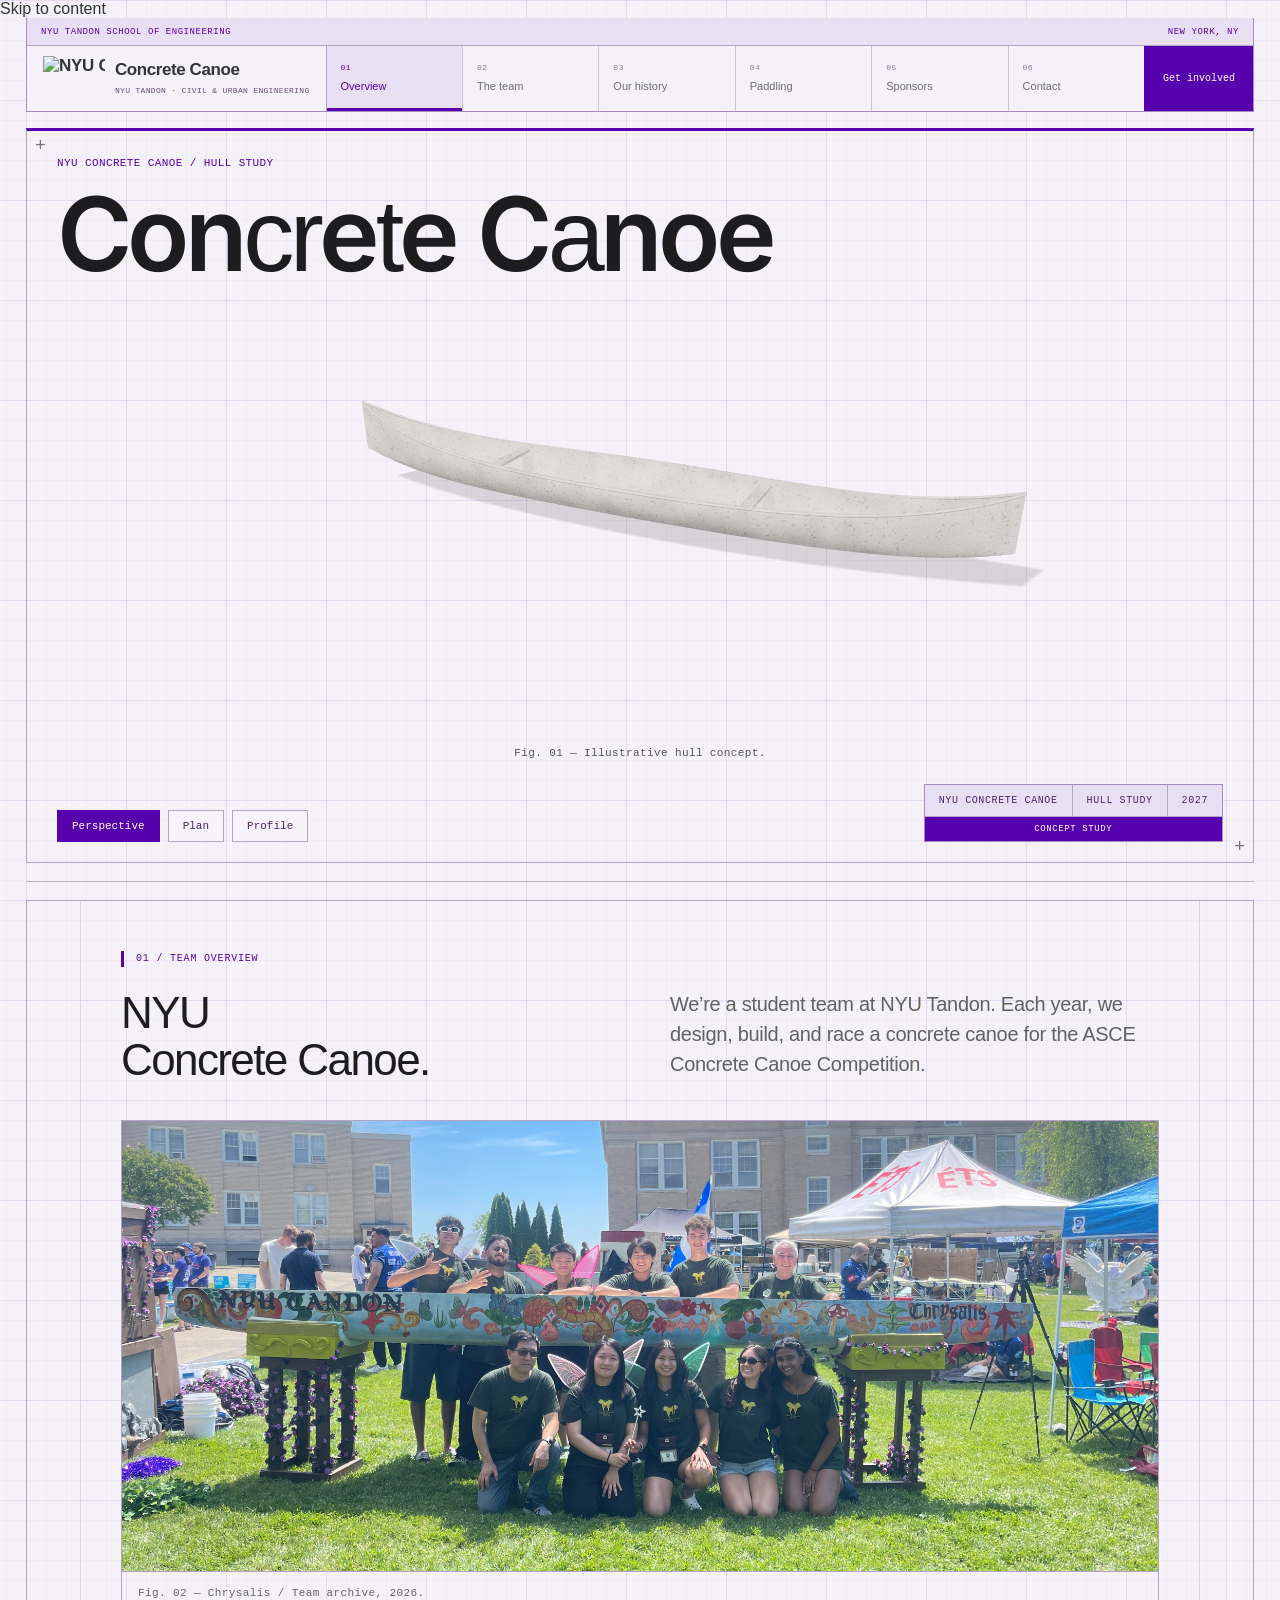
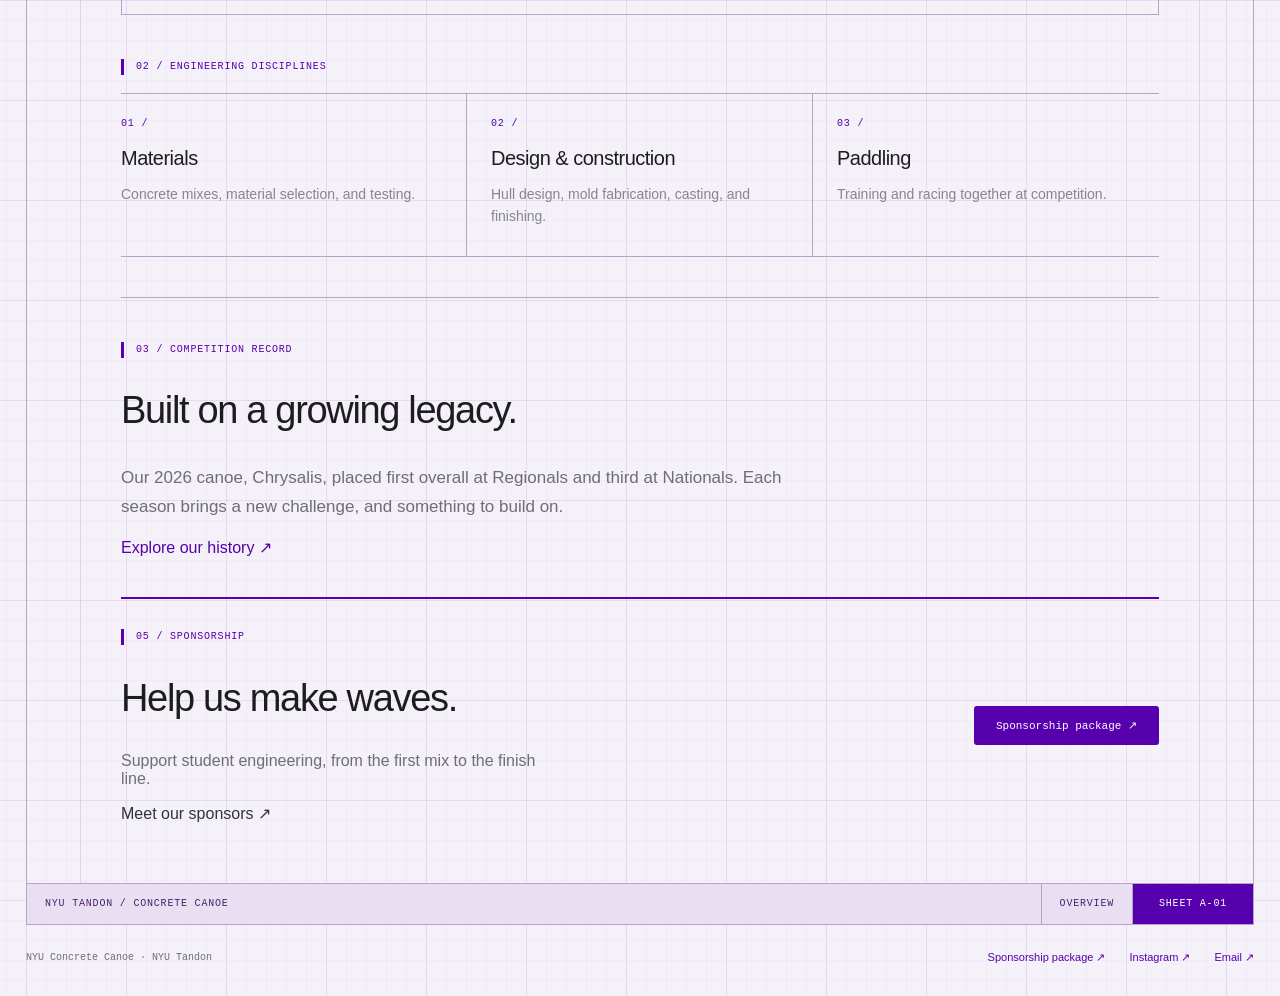
==== commit fbc021e4: "Align header with blueprint design and preserve vertical page scrolling" ====
--- a/index.html
+++ b/index.html
@@ -1,2 +1,2 @@
-<!doctype html><html lang="en"><head><meta charset="utf-8"><meta name="viewport" content="width=device-width,initial-scale=1"><meta name="description" content="NYU Concrete Canoe. A student team at NYU Tandon designing, building, and racing concrete canoes."><title>NYU Concrete Canoe</title><link rel="icon" href="assets/img/logo_transparent.png"><link rel="stylesheet" href="assets/css/style.css?v=3"><link rel="stylesheet" href="assets/css/coney.css?v=3"><link rel="stylesheet" href="assets/css/redesign.css?v=9"><link rel="stylesheet" href="assets/css/blueprint.css?v=3">
-</head><body class="page-home"><a class="skip-link" href="#main">Skip to content</a><header class="site-header"><div class="institution"><span>NYU Tandon School of Engineering</span><span>New York, NY</span></div><div class="site-bar"><a class="site-brand" href="index.html"><img src="assets/img/logo_transparent.png" alt="NYU Concrete Canoe team logo" width="64" height="46"><span>Concrete Canoe</span></a><nav class="site-nav" aria-label="Main navigation"><a href="index.html" aria-current="page">Overview</a><a href="about.html">The team</a><a href="timeline.html">Our history</a><a href="paddling-improvement.html">Paddling</a><a href="sponsors.html">Sponsors</a><a href="contact.html">Contact</a></nav><a class="site-join" href="mailto:nyuconcretecanoe@gmail.com">Get involved</a><details class="mobile-menu"><summary>Menu</summary><nav aria-label="Mobile navigation"><a href="index.html" aria-current="page">Overview</a><a href="about.html">The team</a><a href="timeline.html">Our history</a><a href="paddling-improvement.html">Paddling</a><a href="sponsors.html">Sponsors</a><a href="contact.html">Contact</a></nav></details></div></header><main id="main"><section class="product-story" aria-label="Illustrative canoe hull visualization"><div class="product-sticky"><div class="product-heading"><div class="season">NYU Concrete Canoe / Hull study</div><h1>Concrete Canoe</h1></div><div class="product-render"></div><p class="product-caption">Fig. 01 — Illustrative hull concept.</p><div class="drawing-bottom"><div class="drawing-views" role="group" aria-label="Canoe drawing views"><button type="button" data-canoe-view="perspective" aria-pressed="true">Perspective</button><button type="button" data-canoe-view="plan" aria-pressed="false">Plan</button><button type="button" data-canoe-view="profile" aria-pressed="false">Profile</button></div><div class="drawing-title"><span>NYU Concrete Canoe</span><span>Hull study</span><span>2027</span><small>Concept study</small></div></div></div></section><section class="content" id="team"><div class="inner"><div class="sheet-label">01 / Team overview</div><div class="intro"><h2>NYU<br>Concrete Canoe.</h2><p>We’re a student team at NYU Tandon. Each year, we design, build, and race a concrete canoe for the ASCE Concrete Canoe Competition.</p></div><figure class="photo"><img src="assets/img/team-2026.jpg" alt="NYU's team with the 2026 canoe Chrysalis"><figcaption>Fig. 02 — Chrysalis / Team archive, 2026.</figcaption></figure><div class="sheet-label discipline-label">02 / Engineering disciplines</div><div class="engineering" id="engineering"><article><h3>Materials</h3><p>Concrete mixes, material selection, and testing.</p></article><article><h3>Design & construction</h3><p>Hull design, mold fabrication, casting, and finishing.</p></article><article><h3>Paddling</h3><p>Training and racing together at competition.</p></article></div><section class="home-section" aria-labelledby="legacy-title"><div class="sheet-label">03 / Competition record</div><h2 id="legacy-title">Built on a growing legacy.</h2><p>Our 2026 canoe, Chrysalis, placed first overall at Regionals and third at Nationals. Each season brings a new challenge, and something to build on.</p><a href="timeline.html">Explore our history ↗</a></section><section class="home-section" id="announcements" aria-label="Team news"></section><section class="home-section support"><div><div class="sheet-label">05 / Sponsorship</div><h2>Help us make waves.</h2><p>Support student engineering, from the first mix to the finish line.</p><a href="sponsors.html">Meet our sponsors ↗</a></div><a class="button" href="assets/files/sponsorship.pdf" target="_blank" rel="noopener">Sponsorship package ↗</a></section></div></section></main><div class="sheet-end"><span>NYU Tandon / Concrete Canoe</span><span>Overview</span><span>Sheet A-01</span></div><footer class="site-footer"><span>NYU Concrete Canoe · NYU Tandon</span><div><a href="assets/files/sponsorship.pdf" target="_blank" rel="noopener">Sponsorship package ↗</a><a href="https://www.instagram.com/nyuconcretecanoe/">Instagram ↗</a><a href="mailto:nyuconcretecanoe@gmail.com">Email ↗</a></div></footer><script src="assets/js/concrete-material.js?v=1" defer></script><script src="assets/js/canoe-controls.js?v=2" defer></script><script src="assets/js/coney.js?v=6" defer></script><script src="assets/js/announcements.js?v=5" defer></script><script src="assets/js/drag-scroll.js?v=3" defer></script></body></html>+<!doctype html><html lang="en"><head><meta charset="utf-8"><meta name="viewport" content="width=device-width,initial-scale=1"><meta name="description" content="NYU Concrete Canoe. A student team at NYU Tandon designing, building, and racing concrete canoes."><title>NYU Concrete Canoe</title><link rel="icon" href="assets/img/logo_transparent.png"><link rel="stylesheet" href="assets/css/style.css?v=3"><link rel="stylesheet" href="assets/css/coney.css?v=3"><link rel="stylesheet" href="assets/css/redesign.css?v=9"><link rel="stylesheet" href="assets/css/blueprint.css?v=4">
+</head><body class="page-home"><a class="skip-link" href="#main">Skip to content</a><header class="site-header"><div class="institution"><span>NYU Tandon School of Engineering</span><span>New York, NY</span></div><div class="site-bar"><a class="site-brand" href="index.html"><img src="assets/img/logo_transparent.png" alt="NYU Concrete Canoe team logo" width="64" height="46"><span class="brand-title">Concrete Canoe<small>NYU Tandon · Civil &amp; Urban Engineering</small></span></a><nav class="site-nav" aria-label="Main navigation"><a href="index.html" aria-current="page"><span class="nav-index" aria-hidden="true">01</span>Overview</a><a href="about.html"><span class="nav-index" aria-hidden="true">02</span>The team</a><a href="timeline.html"><span class="nav-index" aria-hidden="true">03</span>Our history</a><a href="paddling-improvement.html"><span class="nav-index" aria-hidden="true">04</span>Paddling</a><a href="sponsors.html"><span class="nav-index" aria-hidden="true">05</span>Sponsors</a><a href="contact.html"><span class="nav-index" aria-hidden="true">06</span>Contact</a></nav><a class="site-join" href="mailto:nyuconcretecanoe@gmail.com">Get involved</a><details class="mobile-menu"><summary>Menu</summary><nav aria-label="Mobile navigation"><a href="index.html" aria-current="page"><span class="nav-index" aria-hidden="true">01</span>Overview</a><a href="about.html"><span class="nav-index" aria-hidden="true">02</span>The team</a><a href="timeline.html"><span class="nav-index" aria-hidden="true">03</span>Our history</a><a href="paddling-improvement.html"><span class="nav-index" aria-hidden="true">04</span>Paddling</a><a href="sponsors.html"><span class="nav-index" aria-hidden="true">05</span>Sponsors</a><a href="contact.html"><span class="nav-index" aria-hidden="true">06</span>Contact</a></nav></details></div></header><main id="main"><section class="product-story" aria-label="Illustrative canoe hull visualization"><div class="product-sticky"><div class="product-heading"><div class="season">NYU Concrete Canoe / Hull study</div><h1>Concrete Canoe</h1></div><div class="product-render"></div><p class="product-caption">Fig. 01 — Illustrative hull concept.</p><div class="drawing-bottom"><div class="drawing-views" role="group" aria-label="Canoe drawing views"><button type="button" data-canoe-view="perspective" aria-pressed="true">Perspective</button><button type="button" data-canoe-view="plan" aria-pressed="false">Plan</button><button type="button" data-canoe-view="profile" aria-pressed="false">Profile</button></div><div class="drawing-title"><span>NYU Concrete Canoe</span><span>Hull study</span><span>2027</span><small>Concept study</small></div></div></div></section><section class="content" id="team"><div class="inner"><div class="sheet-label">01 / Team overview</div><div class="intro"><h2>NYU<br>Concrete Canoe.</h2><p>We’re a student team at NYU Tandon. Each year, we design, build, and race a concrete canoe for the ASCE Concrete Canoe Competition.</p></div><figure class="photo"><img src="assets/img/team-2026.jpg" alt="NYU's team with the 2026 canoe Chrysalis"><figcaption>Fig. 02 — Chrysalis / Team archive, 2026.</figcaption></figure><div class="sheet-label discipline-label">02 / Engineering disciplines</div><div class="engineering" id="engineering"><article><h3>Materials</h3><p>Concrete mixes, material selection, and testing.</p></article><article><h3>Design & construction</h3><p>Hull design, mold fabrication, casting, and finishing.</p></article><article><h3>Paddling</h3><p>Training and racing together at competition.</p></article></div><section class="home-section" aria-labelledby="legacy-title"><div class="sheet-label">03 / Competition record</div><h2 id="legacy-title">Built on a growing legacy.</h2><p>Our 2026 canoe, Chrysalis, placed first overall at Regionals and third at Nationals. Each season brings a new challenge, and something to build on.</p><a href="timeline.html">Explore our history ↗</a></section><section class="home-section" id="announcements" aria-label="Team news"></section><section class="home-section support"><div><div class="sheet-label">05 / Sponsorship</div><h2>Help us make waves.</h2><p>Support student engineering, from the first mix to the finish line.</p><a href="sponsors.html">Meet our sponsors ↗</a></div><a class="button" href="assets/files/sponsorship.pdf" target="_blank" rel="noopener">Sponsorship package ↗</a></section></div></section></main><div class="sheet-end"><span>NYU Tandon / Concrete Canoe</span><span>Overview</span><span>Sheet A-01</span></div><footer class="site-footer"><span>NYU Concrete Canoe · NYU Tandon</span><div><a href="assets/files/sponsorship.pdf" target="_blank" rel="noopener">Sponsorship package ↗</a><a href="https://www.instagram.com/nyuconcretecanoe/">Instagram ↗</a><a href="mailto:nyuconcretecanoe@gmail.com">Email ↗</a></div></footer><script src="assets/js/concrete-material.js?v=1" defer></script><script src="assets/js/canoe-controls.js?v=2" defer></script><script src="assets/js/coney.js?v=6" defer></script><script src="assets/js/announcements.js?v=5" defer></script><script src="assets/js/drag-scroll.js?v=4" defer></script></body></html>
--- a/assets/css/blueprint.css
+++ b/assets/css/blueprint.css
@@ -158,3 +158,35 @@
 @media(max-width:700px){body.page-home,body.page-other{background-position:12px 0}.news-body,.news-body--embed{padding-inline:10px}}
 /* Inherit one continuous grid rather than overlaying two misaligned grids. */
 .page-other .blueprint-hero,.page-home .product-sticky{background-image:none}
+
+/* The navigation is the title band of the drawing set. */
+.site-header{top:0;margin:0 26px;position:sticky;border:1px solid #a48abf;border-top:0;background:#f4f1f8f5;backdrop-filter:blur(16px)}
+.institution{max-width:none;height:28px;padding:5px 14px;font:9px/18px var(--technical-font);text-transform:uppercase;letter-spacing:.06em;border-bottom:1px solid #b5a4c5;color:#5700ad;background:#e9dff2}
+.site-bar{max-width:none;padding:0;gap:0;align-items:stretch}
+.site-brand{padding:10px 16px;gap:10px;border-right:1px solid #b5a4c5;flex:none}
+.site-brand img{width:62px;height:45px}
+.brand-title{font-size:17px;letter-spacing:-.025em;line-height:1.2}
+.brand-title small{display:block;font:8px/1.5 var(--technical-font);text-transform:uppercase;letter-spacing:.04em;color:#675175;margin-top:5px;white-space:normal;max-width:210px}
+.site-nav{margin-left:auto;align-items:stretch;gap:0;flex:1;justify-content:flex-end}
+.site-nav a{display:flex;flex-direction:column;justify-content:center;gap:8px;padding:13px 14px;border-left:1px solid #d0c1dc;font-size:11px;line-height:1.2;position:relative}
+.site-nav a:first-child{border-left:0}
+.nav-index{font:8px/1 var(--technical-font);color:#8c789c;letter-spacing:.06em;display:block}
+.site-nav a[aria-current=page]{padding-bottom:13px;box-shadow:inset 0 -3px #5700ad;background:#e9dff2;color:#5700ad}
+.site-nav a[aria-current=page] .nav-index{color:#5700ad}
+.site-nav a:hover{background:#eee6f4;text-decoration:none}
+.site-join,.site-join:visited{display:flex;align-items:center;justify-content:center;padding:14px 18px;border-radius:0;font:10px var(--technical-font);border-left:1px solid #5700ad;white-space:nowrap}
+.page-home .product-story,.page-other .blueprint-hero{margin-top:16px}
+.mobile-menu{padding:0 16px;align-self:stretch;border-left:1px solid #b5a4c5}
+.mobile-menu summary{display:flex;align-items:center;height:100%;font:11px var(--technical-font);list-style:none}
+.mobile-menu summary::-webkit-details-marker{display:none}
+.mobile-menu summary::after{content:'+';margin-left:12px;color:#5700ad;font-size:17px}
+.mobile-menu[open] summary::after{content:'−'}
+.mobile-menu nav{border:1px solid #a48abf;border-top:0;background:#f4f1f8!important}
+.mobile-menu nav a{display:flex;gap:14px;align-items:center;padding:12px 0;border-bottom:1px solid #ded4e7}
+.mobile-menu nav a:last-child{border-bottom:0}
+.mobile-menu nav a[aria-current=page]{color:#5700ad}
+@media(max-width:1150px) and (min-width:901px){.site-brand{padding-inline:12px}.brand-title{font-size:15px}.brand-title small{font-size:7px;max-width:160px}.site-brand img{width:50px;height:38px}.site-nav a{padding-inline:10px}.site-join{padding-inline:12px;font-size:9px}}
+@media(max-width:900px){.site-nav{display:none}.site-brand{border-right:0;flex:1}.site-join{margin-left:0}.mobile-menu{display:block}.mobile-menu nav{left:-1px;right:-1px;top:100%;padding:10px 20px;gap:0}}
+@media(max-width:700px){.site-header{margin-inline:12px}.institution{padding-inline:10px;font-size:8px;letter-spacing:0}.site-brand{padding:10px;gap:8px}.site-brand img{width:44px;height:32px}.brand-title{font-size:14px}.brand-title small{font-size:7px;max-width:145px;line-height:1.4}.site-join{padding:10px;font-size:9px}.mobile-menu{padding-inline:10px}.mobile-menu summary{font-size:10px}.mobile-menu summary::after{margin-left:5px}.page-home .product-story,.page-other .blueprint-hero{margin-top:12px}}
+@media(max-width:380px){.brand-title small{max-width:112px;font-size:6px}.site-brand img{width:36px;height:28px}.site-brand{gap:6px;padding-inline:7px}.brand-title{font-size:13px}.site-join{padding-inline:8px;font-size:8px}}
+.site-nav a{flex:1}
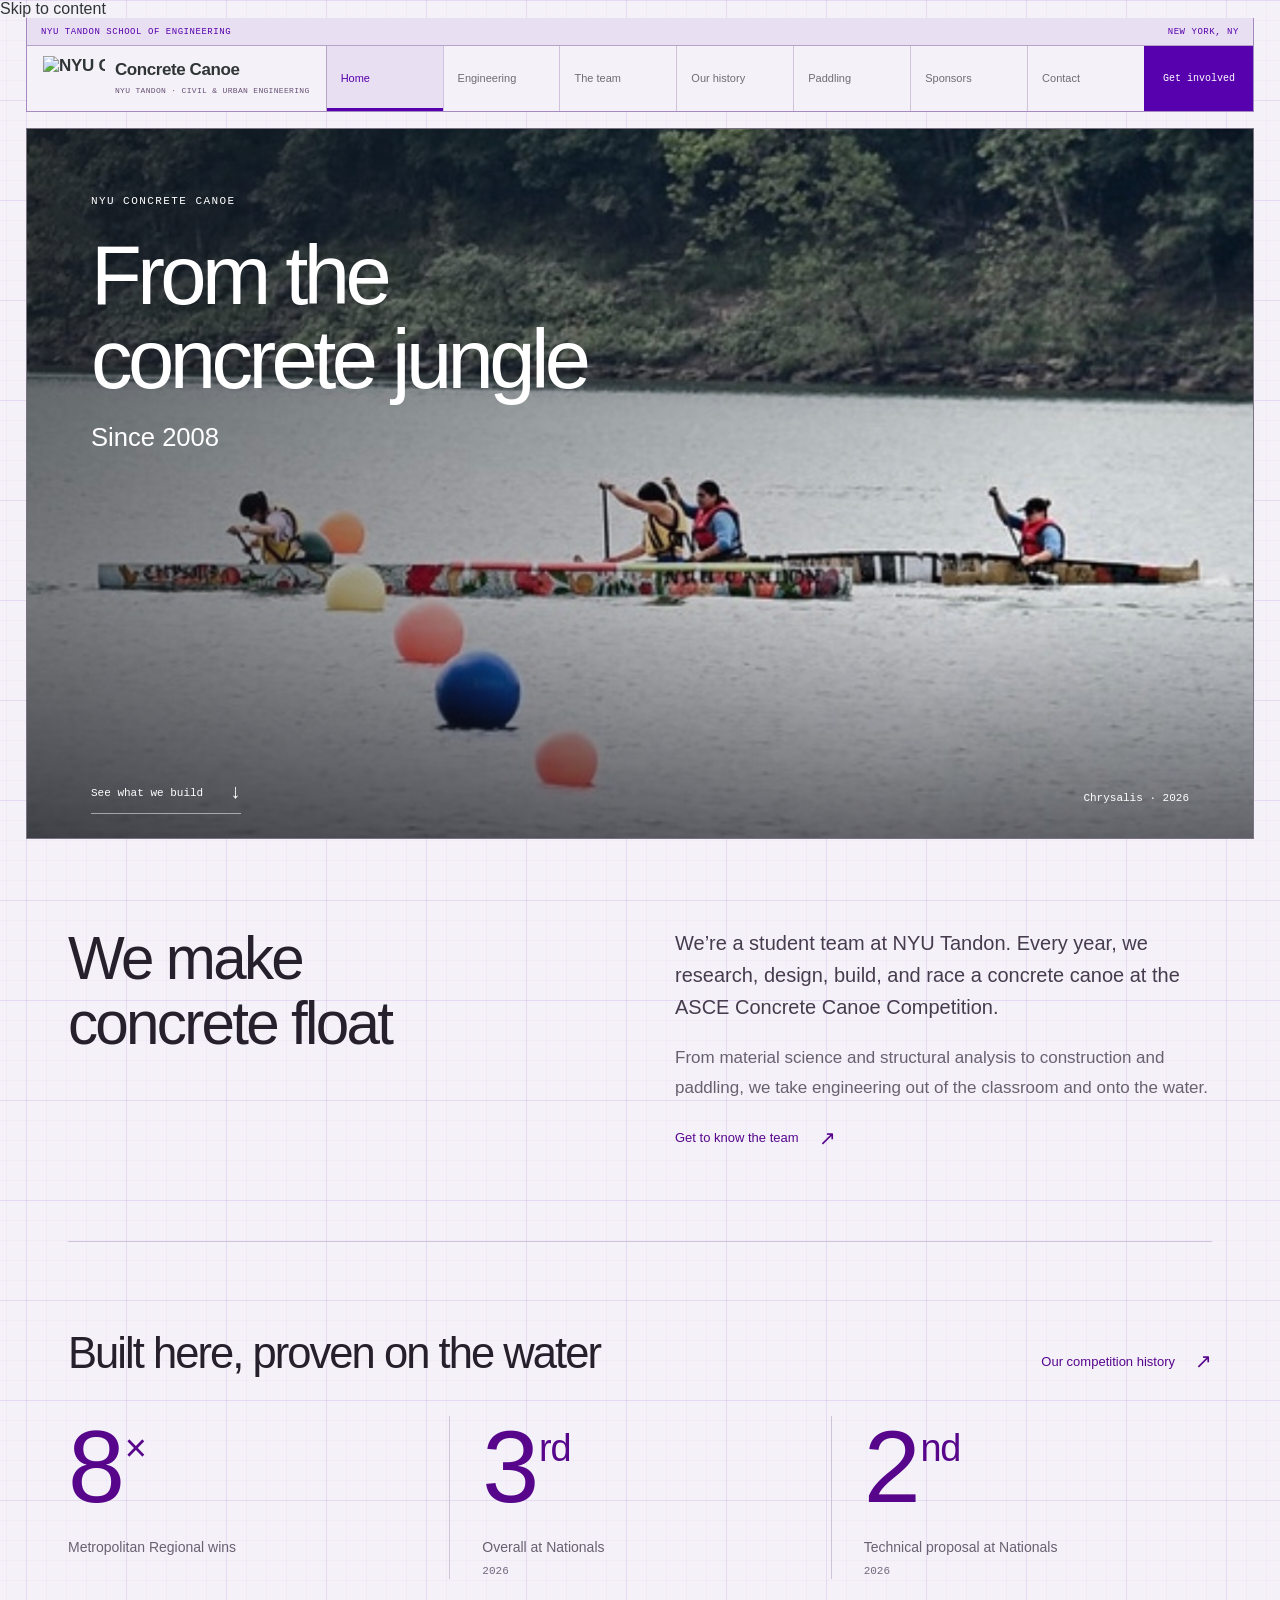
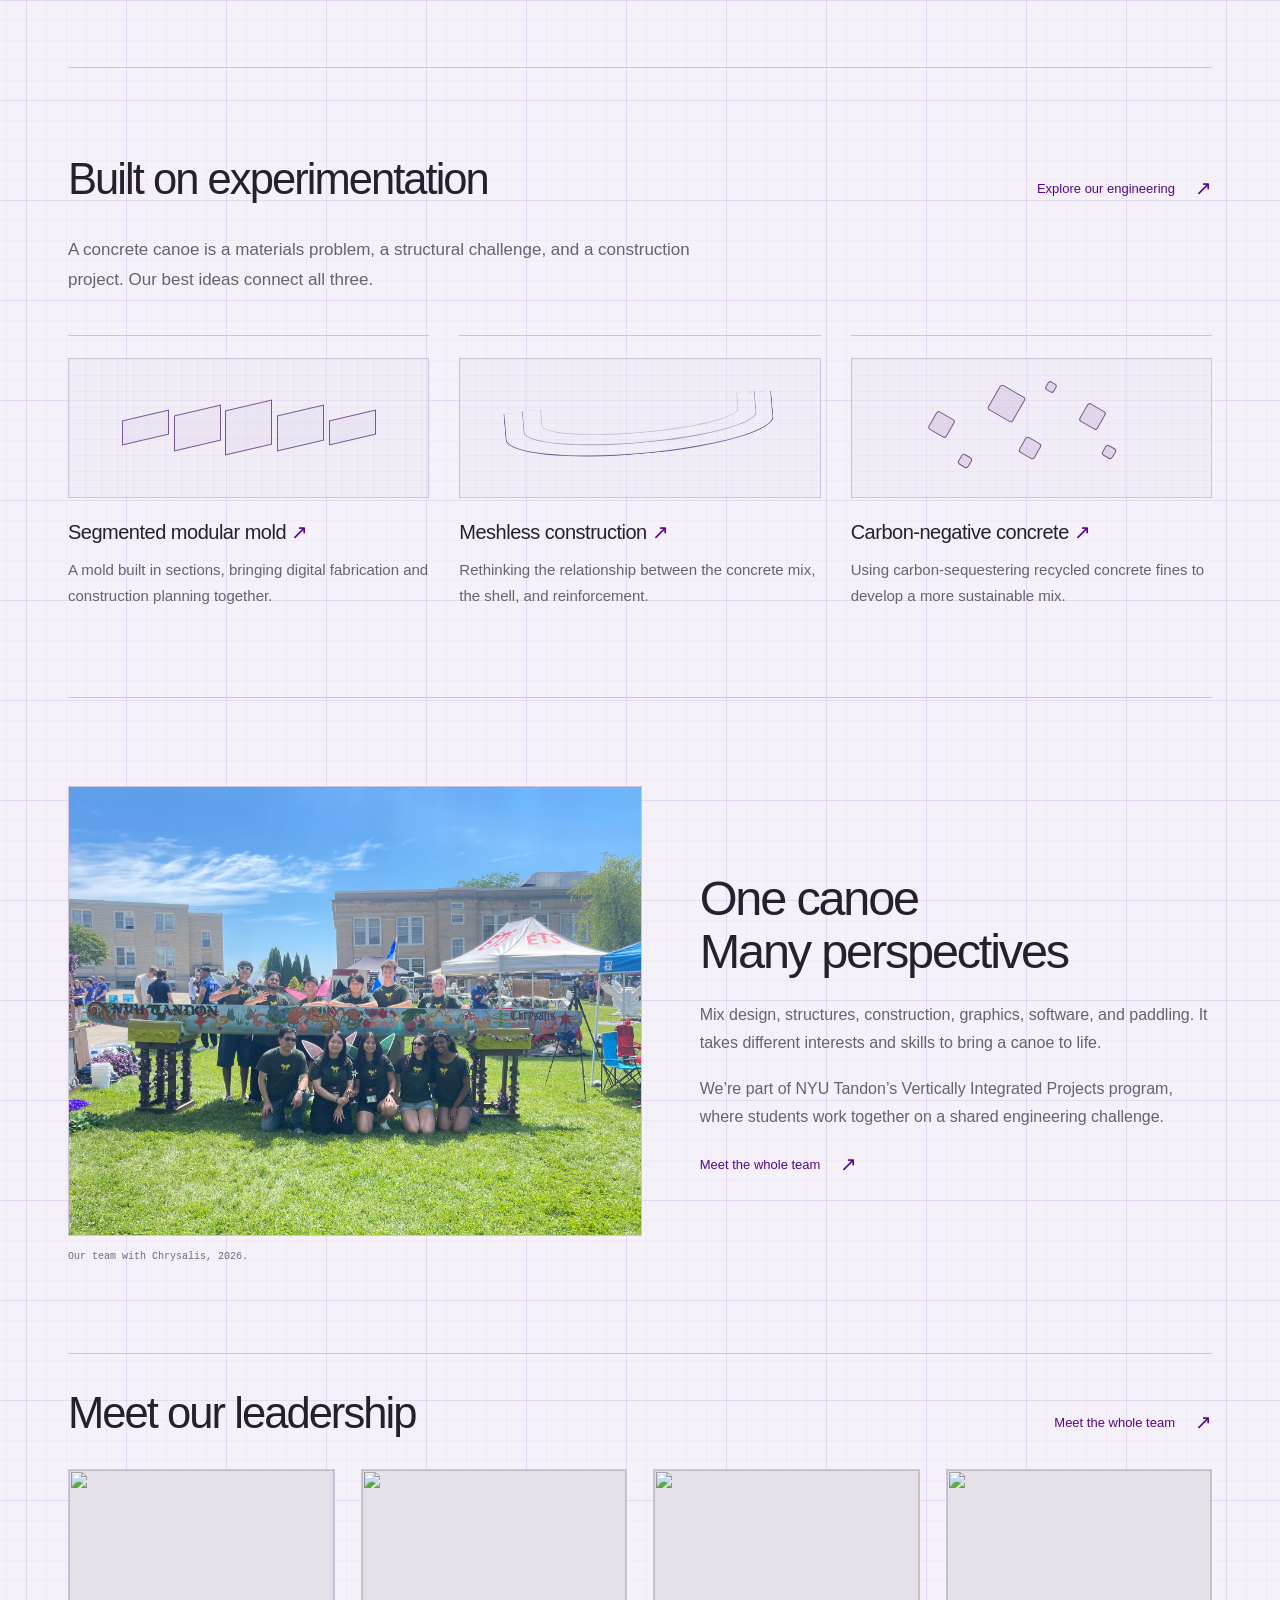
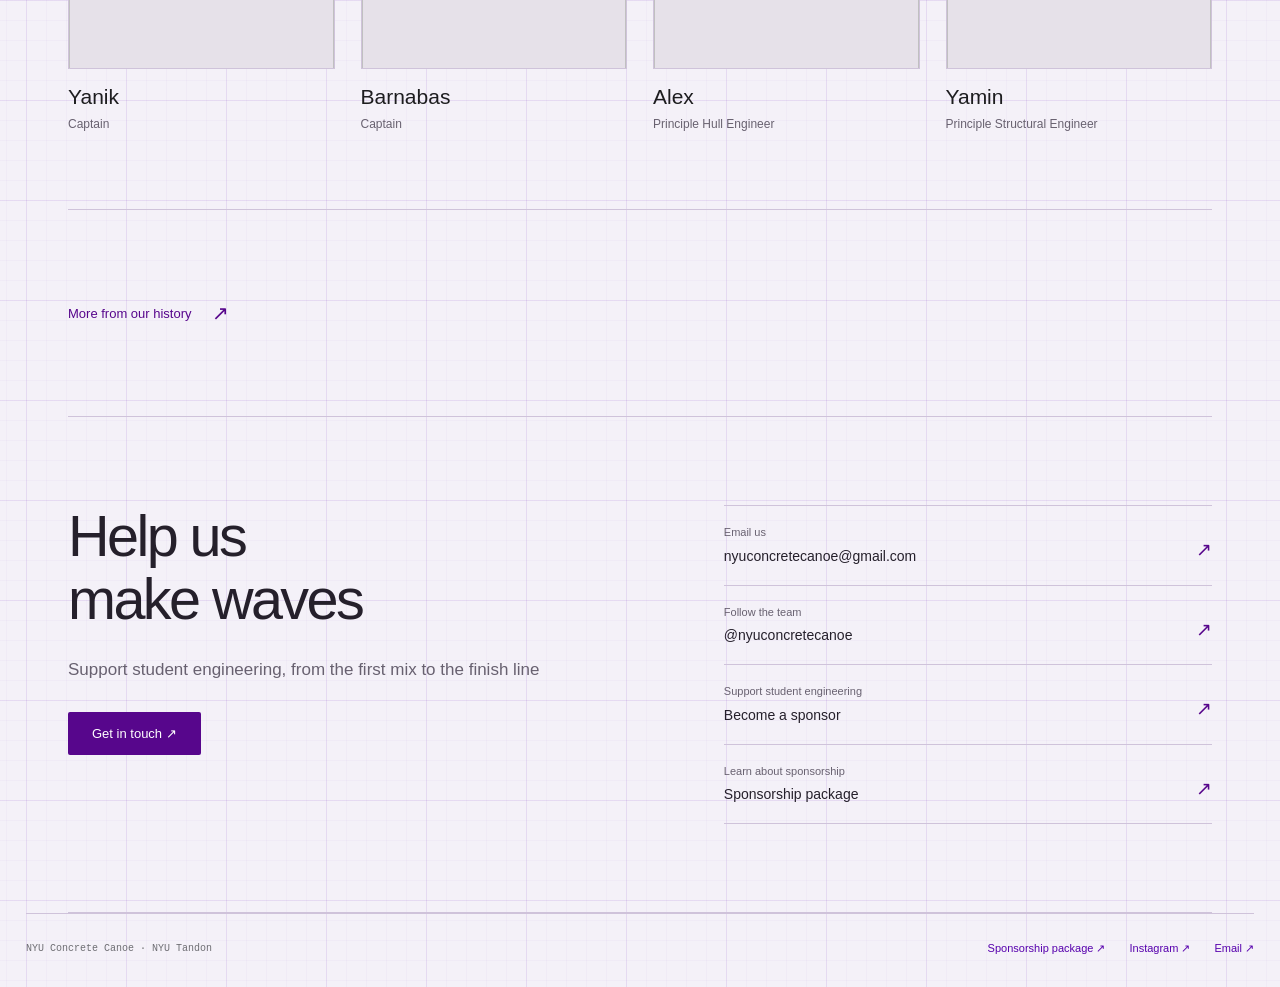
==== commit 6c32dd77: "Restructure homepage around team story and add engineering page" ====
--- a/index.html
+++ b/index.html
@@ -1,2 +1,46 @@
-<!doctype html><html lang="en"><head><meta charset="utf-8"><meta name="viewport" content="width=device-width,initial-scale=1"><meta name="description" content="NYU Concrete Canoe. A student team at NYU Tandon designing, building, and racing concrete canoes."><title>NYU Concrete Canoe</title><link rel="icon" href="assets/img/logo_transparent.png"><link rel="stylesheet" href="assets/css/style.css?v=3"><link rel="stylesheet" href="assets/css/coney.css?v=3"><link rel="stylesheet" href="assets/css/redesign.css?v=9"><link rel="stylesheet" href="assets/css/blueprint.css?v=4">
-</head><body class="page-home"><a class="skip-link" href="#main">Skip to content</a><header class="site-header"><div class="institution"><span>NYU Tandon School of Engineering</span><span>New York, NY</span></div><div class="site-bar"><a class="site-brand" href="index.html"><img src="assets/img/logo_transparent.png" alt="NYU Concrete Canoe team logo" width="64" height="46"><span class="brand-title">Concrete Canoe<small>NYU Tandon · Civil &amp; Urban Engineering</small></span></a><nav class="site-nav" aria-label="Main navigation"><a href="index.html" aria-current="page"><span class="nav-index" aria-hidden="true">01</span>Overview</a><a href="about.html"><span class="nav-index" aria-hidden="true">02</span>The team</a><a href="timeline.html"><span class="nav-index" aria-hidden="true">03</span>Our history</a><a href="paddling-improvement.html"><span class="nav-index" aria-hidden="true">04</span>Paddling</a><a href="sponsors.html"><span class="nav-index" aria-hidden="true">05</span>Sponsors</a><a href="contact.html"><span class="nav-index" aria-hidden="true">06</span>Contact</a></nav><a class="site-join" href="mailto:nyuconcretecanoe@gmail.com">Get involved</a><details class="mobile-menu"><summary>Menu</summary><nav aria-label="Mobile navigation"><a href="index.html" aria-current="page"><span class="nav-index" aria-hidden="true">01</span>Overview</a><a href="about.html"><span class="nav-index" aria-hidden="true">02</span>The team</a><a href="timeline.html"><span class="nav-index" aria-hidden="true">03</span>Our history</a><a href="paddling-improvement.html"><span class="nav-index" aria-hidden="true">04</span>Paddling</a><a href="sponsors.html"><span class="nav-index" aria-hidden="true">05</span>Sponsors</a><a href="contact.html"><span class="nav-index" aria-hidden="true">06</span>Contact</a></nav></details></div></header><main id="main"><section class="product-story" aria-label="Illustrative canoe hull visualization"><div class="product-sticky"><div class="product-heading"><div class="season">NYU Concrete Canoe / Hull study</div><h1>Concrete Canoe</h1></div><div class="product-render"></div><p class="product-caption">Fig. 01 — Illustrative hull concept.</p><div class="drawing-bottom"><div class="drawing-views" role="group" aria-label="Canoe drawing views"><button type="button" data-canoe-view="perspective" aria-pressed="true">Perspective</button><button type="button" data-canoe-view="plan" aria-pressed="false">Plan</button><button type="button" data-canoe-view="profile" aria-pressed="false">Profile</button></div><div class="drawing-title"><span>NYU Concrete Canoe</span><span>Hull study</span><span>2027</span><small>Concept study</small></div></div></div></section><section class="content" id="team"><div class="inner"><div class="sheet-label">01 / Team overview</div><div class="intro"><h2>NYU<br>Concrete Canoe.</h2><p>We’re a student team at NYU Tandon. Each year, we design, build, and race a concrete canoe for the ASCE Concrete Canoe Competition.</p></div><figure class="photo"><img src="assets/img/team-2026.jpg" alt="NYU's team with the 2026 canoe Chrysalis"><figcaption>Fig. 02 — Chrysalis / Team archive, 2026.</figcaption></figure><div class="sheet-label discipline-label">02 / Engineering disciplines</div><div class="engineering" id="engineering"><article><h3>Materials</h3><p>Concrete mixes, material selection, and testing.</p></article><article><h3>Design & construction</h3><p>Hull design, mold fabrication, casting, and finishing.</p></article><article><h3>Paddling</h3><p>Training and racing together at competition.</p></article></div><section class="home-section" aria-labelledby="legacy-title"><div class="sheet-label">03 / Competition record</div><h2 id="legacy-title">Built on a growing legacy.</h2><p>Our 2026 canoe, Chrysalis, placed first overall at Regionals and third at Nationals. Each season brings a new challenge, and something to build on.</p><a href="timeline.html">Explore our history ↗</a></section><section class="home-section" id="announcements" aria-label="Team news"></section><section class="home-section support"><div><div class="sheet-label">05 / Sponsorship</div><h2>Help us make waves.</h2><p>Support student engineering, from the first mix to the finish line.</p><a href="sponsors.html">Meet our sponsors ↗</a></div><a class="button" href="assets/files/sponsorship.pdf" target="_blank" rel="noopener">Sponsorship package ↗</a></section></div></section></main><div class="sheet-end"><span>NYU Tandon / Concrete Canoe</span><span>Overview</span><span>Sheet A-01</span></div><footer class="site-footer"><span>NYU Concrete Canoe · NYU Tandon</span><div><a href="assets/files/sponsorship.pdf" target="_blank" rel="noopener">Sponsorship package ↗</a><a href="https://www.instagram.com/nyuconcretecanoe/">Instagram ↗</a><a href="mailto:nyuconcretecanoe@gmail.com">Email ↗</a></div></footer><script src="assets/js/concrete-material.js?v=1" defer></script><script src="assets/js/canoe-controls.js?v=2" defer></script><script src="assets/js/coney.js?v=6" defer></script><script src="assets/js/announcements.js?v=5" defer></script><script src="assets/js/drag-scroll.js?v=4" defer></script></body></html>+<!doctype html>
+<html lang="en">
+<head>
+<meta charset="utf-8"><meta name="viewport" content="width=device-width,initial-scale=1">
+<title>NYU Concrete Canoe — From the concrete jungle since 2008</title><meta name="description" content="NYU Tandon students designing, building, and racing concrete canoes since 2008. Explore our engineering, competition results, and team.">
+<link rel="icon" href="assets/img/logo_transparent.png"><link rel="stylesheet" href="assets/css/style.css?v=3"><link rel="stylesheet" href="assets/css/coney.css?v=3"><link rel="stylesheet" href="assets/css/redesign.css?v=9"><link rel="stylesheet" href="assets/css/blueprint.css?v=8"><link rel="stylesheet" href="assets/css/story.css?v=5">
+</head>
+<body class="page-home story-home">
+<a class="skip-link" href="#main">Skip to content</a>
+<header class="site-header"><div class="institution"><span>NYU Tandon School of Engineering</span><span>New York, NY</span></div><div class="site-bar"><a class="site-brand" href="index.html"><img src="assets/img/logo_transparent.png" alt="NYU Concrete Canoe team logo" width="64" height="46"><span class="brand-title">Concrete Canoe<small>NYU Tandon · Civil &amp; Urban Engineering</small></span></a><nav class="site-nav" aria-label="Main navigation"><a href="index.html" aria-current="page">Home</a><a href="engineering.html">Engineering</a><a href="about.html">The team</a><a href="timeline.html">Our history</a><a href="paddling-improvement.html">Paddling</a><a href="sponsors.html">Sponsors</a><a href="contact.html">Contact</a></nav><a class="site-join" href="mailto:nyuconcretecanoe@gmail.com">Get involved</a><details class="mobile-menu"><summary>Menu</summary><nav aria-label="Mobile navigation"><a href="index.html" aria-current="page">Home</a><a href="engineering.html">Engineering</a><a href="about.html">The team</a><a href="timeline.html">Our history</a><a href="paddling-improvement.html">Paddling</a><a href="sponsors.html">Sponsors</a><a href="contact.html">Contact</a></nav></details></div></header>
+<main id="main">
+<section class="photo-hero" aria-labelledby="hero-title">
+  <img src="assets/img/hero-race-2026.jpeg" alt="NYU paddlers racing Chrysalis alongside another canoe, with course buoys in the foreground" width="1320" height="843" fetchpriority="high">
+  <div class="photo-hero-copy"><p class="eyebrow">NYU Concrete Canoe</p><h1 id="hero-title">From the<br>concrete jungle</h1><p class="hero-since">Since 2008</p></div>
+  <div class="hero-bottom"><a href="#our-story">See what we build <span aria-hidden="true">↓</span></a><div class="hero-photo-tools"><span>Chrysalis · 2026</span></div></div>
+</section>
+<div class="home-story">
+<section class="value-section" id="our-story" aria-labelledby="value-title">
+  <h2 id="value-title">We make<br>concrete float</h2>
+  <div class="value-copy"><p>We’re a student team at NYU Tandon. Every year, we research, design, build, and race a concrete canoe at the ASCE Concrete Canoe Competition.</p><p>From material science and structural analysis to construction and paddling, we take engineering out of the classroom and onto the water.</p><a class="text-link" href="about.html">Get to know the team <span aria-hidden="true">↗</span></a></div>
+</section>
+<section class="results-section" aria-labelledby="results-title">
+  <div class="section-topline"><h2 id="results-title">Built here, proven on the water</h2><a class="text-link" href="timeline.html">Our competition history <span aria-hidden="true">↗</span></a></div>
+  <dl class="results-grid"><div><dt>Metropolitan Regional wins</dt><dd>8<span>×</span></dd></div><div><dt>Overall at Nationals <small>2026</small></dt><dd>3<span>rd</span></dd></div><div><dt>Technical proposal at Nationals <small>2026</small></dt><dd>2<span>nd</span></dd></div></dl>
+</section>
+<section class="innovation-section" aria-labelledby="innovation-title">
+  <div class="section-topline"><h2 id="innovation-title">Built on experimentation</h2><a class="text-link" href="engineering.html">Explore our engineering <span aria-hidden="true">↗</span></a></div>
+  <p class="section-lead">A concrete canoe is a materials problem, a structural challenge, and a construction project. Our best ideas connect all three.</p>
+  <div class="innovation-grid">
+    <a class="innovation-item" href="engineering.html#modular-mold"><div class="innovation-diagram diagram-mold" aria-hidden="true"><i></i><i></i><i></i><i></i><i></i></div><h3>Segmented modular mold <span aria-hidden="true">↗</span></h3><p>A mold built in sections, bringing digital fabrication and construction planning together.</p></a>
+    <a class="innovation-item" href="engineering.html#meshless"><div class="innovation-diagram diagram-shell" aria-hidden="true"><i></i><i></i><i></i></div><h3>Meshless construction <span aria-hidden="true">↗</span></h3><p>Rethinking the relationship between the concrete mix, the shell, and reinforcement.</p></a>
+    <a class="innovation-item" href="engineering.html#concrete"><div class="innovation-diagram diagram-mix" aria-hidden="true"><i></i><i></i><i></i><i></i><i></i><i></i><i></i></div><h3>Carbon-negative concrete <span aria-hidden="true">↗</span></h3><p>Using carbon-sequestering recycled concrete fines to develop a more sustainable mix.</p></a>
+  </div>
+</section>
+<section class="team-feature" aria-labelledby="people-title">
+  <figure><img src="assets/img/team-2026.jpg" alt="NYU Concrete Canoe team gathered with Chrysalis at the 2026 competition" width="4032" height="3024" loading="lazy"><figcaption>Our team with Chrysalis, 2026.</figcaption></figure>
+  <div class="team-feature-copy"><h2 id="people-title">One canoe<br>Many perspectives</h2><p>Mix design, structures, construction, graphics, software, and paddling. It takes different interests and skills to bring a canoe to life.</p><p>We’re part of NYU Tandon’s Vertically Integrated Projects program, where students work together on a shared engineering challenge.</p><a class="text-link" href="about.html">Meet the whole team <span aria-hidden="true">↗</span></a></div>
+</section>
+<section class="people-preview" aria-labelledby="leadership-title"><div class="section-topline"><h2 id="leadership-title">Meet our leadership</h2><a class="text-link" href="about.html#leadership">Meet the whole team <span aria-hidden="true">↗</span></a></div><div id="home-team"><p>Meet our leadership on the <a href="about.html#leadership">team page</a>.</p></div></section>
+<section class="news-section" aria-label="Team news"><div id="announcements"></div><a class="text-link" href="timeline.html">More from our history <span aria-hidden="true">↗</span></a></section>
+<section class="contact-feature" aria-labelledby="contact-title"><div><h2 id="contact-title">Help us<br>make waves</h2><p>Support student engineering, from the first mix to the finish line</p><a class="button" href="contact.html">Get in touch <span aria-hidden="true">↗</span></a></div><div class="contact-options"><a href="mailto:nyuconcretecanoe@gmail.com"><span>Email us</span>nyuconcretecanoe@gmail.com <b aria-hidden="true">↗</b></a><a href="https://www.instagram.com/nyuconcretecanoe/"><span>Follow the team</span>@nyuconcretecanoe <b aria-hidden="true">↗</b></a><a href="sponsors.html"><span>Support student engineering</span>Become a sponsor <b aria-hidden="true">↗</b></a><a href="assets/files/sponsorship.pdf" target="_blank" rel="noopener"><span>Learn about sponsorship</span>Sponsorship package <b aria-hidden="true">↗</b></a></div></section>
+</div>
+</main>
+<footer class="site-footer"><span>NYU Concrete Canoe · NYU Tandon</span><div><a href="assets/files/sponsorship.pdf" target="_blank" rel="noopener">Sponsorship package ↗</a><a href="https://www.instagram.com/nyuconcretecanoe/">Instagram ↗</a><a href="mailto:nyuconcretecanoe@gmail.com">Email ↗</a></div></footer>
+<script src="assets/js/home-people.js?v=3" defer></script><script src="assets/js/announcements.js?v=6" defer></script><script src="assets/js/drag-scroll.js?v=4" defer></script>
+</body></html>
--- a/assets/css/coney.css
+++ b/assets/css/coney.css
@@ -1,3 +1,4 @@
+:root{--progress:0}
 @font-face{font-family:Inter;font-style:normal;font-weight:600;font-display:swap;src:url(coney-font-0.woff2) format('woff2')}
 
 *{box-sizing:border-box}html{scroll-behavior:smooth}body{margin:0;color:#1d1d1f;background:#f5f5f7;font-family:-apple-system,BlinkMacSystemFont,'Helvetica Neue',Arial,sans-serif;-webkit-font-smoothing:antialiased}a{color:inherit;text-decoration:none}a:hover{text-decoration:underline;text-underline-offset:4px}a:focus-visible{outline:2px solid #7d50b6;outline-offset:5px}.global{background:#fafafa;font-size:11px;color:#68686d}.global>div{max-width:1060px;margin:auto;padding:14px 32px;display:flex;justify-content:space-between}.local{position:sticky;top:0;z-index:5;background:#ffffffb8;backdrop-filter:blur(20px);border-bottom:1px solid #00000012}.local>div{max-width:1060px;margin:auto;padding:14px 32px;display:flex;justify-content:space-between;align-items:center}.brand{font-size:19px;font-weight:600;letter-spacing:-.6px}.local nav{display:flex;gap:25px;align-items:center;font-size:11px}.button{display:inline-block;background:#5700ad;color:#fff;border-radius:24px;padding:9px 17px;font-size:11px}.button:hover{background:#41008a;text-decoration:none}.product-story{height:190svh;position:relative}.product-sticky{position:sticky;top:60px;text-align:center}.product-heading{padding:50px 20px 0}.season{font-size:15px;color:#6e6e73;font-weight:500}.product-heading h1{font-family:'Inter',-apple-system,BlinkMacSystemFont,Arial,sans-serif;font-size:clamp(72px,9vw,128px);line-height:1.05;letter-spacing:-6px;margin:10px 0 0;font-weight:600}.product-render{height:clamp(330px,53svh,580px);width:min(1240px,100%);margin:0 auto;position:relative}.product-render canvas{display:block;width:100%;height:100%;outline:none}.product-caption{font-size:11px;color:#96969c;margin:0 20px}.scroll-instruction{font-size:11px;color:#6e6e73;padding:24px 0 20px}.scroll-instruction span{display:block;width:1px;height:24px;background:#b5b5bc;margin:12px auto 0;transform:scaleY(calc(.5 + var(--progress,0) * .5));transform-origin:top}.content{background:#fff;padding:85px 32px}.inner{max-width:1000px;margin:auto}.intro{display:grid;grid-template-columns:1fr 1fr;gap:90px;margin-bottom:50px}.intro h2{font-size:43px;font-weight:600;letter-spacing:-1.6px;line-height:1.08;margin:0}.intro p{font-size:20px;line-height:1.5;color:#6e6e73;margin:0;letter-spacing:-.3px}.photo{margin:0}.photo img{width:100%;height:450px;object-fit:cover;object-position:center 63%;border-radius:18px;display:block}.photo figcaption{font-size:11px;color:#939399;padding-top:14px}.engineering{display:grid;grid-template-columns:repeat(3,1fr);gap:42px;padding-top:65px}.engineering h3{font-size:20px;letter-spacing:-.5px;font-weight:600;margin:0 0 13px}.engineering p{font-size:14px;line-height:1.6;color:#86868b;margin:0}.footer{max-width:1000px;padding:30px 0;margin:auto;display:flex;justify-content:space-between;color:#86868b;font-size:11px}.footer div{display:flex;gap:24px}.render-fallback{padding:70px 20px;font-size:30px}.render-fallback small{font-size:12px}@media(max-width:700px){.global>div{padding:12px 22px}.local>div{padding:13px 22px}.local nav{gap:18px}.optional{display:none}.product-heading{padding-top:42px}.product-heading h1{font-size:80px;letter-spacing:-4px}.product-story{height:170svh}.product-sticky{top:55px}.product-render{height:370px}.product-caption{font-size:10px}.content{padding:55px 22px}.intro{grid-template-columns:1fr;gap:25px;margin-bottom:35px}.intro h2{font-size:36px}.intro p{font-size:18px}.photo img{height:285px;border-radius:12px}.engineering{grid-template-columns:1fr;gap:30px;padding-top:40px}.footer{padding:25px 22px;font-size:10px}.footer div{gap:14px}}
--- a/assets/css/blueprint.css
+++ b/assets/css/blueprint.css
@@ -190,3 +190,11 @@
 @media(max-width:700px){.site-header{margin-inline:12px}.institution{padding-inline:10px;font-size:8px;letter-spacing:0}.site-brand{padding:10px;gap:8px}.site-brand img{width:44px;height:32px}.brand-title{font-size:14px}.brand-title small{font-size:7px;max-width:145px;line-height:1.4}.site-join{padding:10px;font-size:9px}.mobile-menu{padding-inline:10px}.mobile-menu summary{font-size:10px}.mobile-menu summary::after{margin-left:5px}.page-home .product-story,.page-other .blueprint-hero{margin-top:12px}}
 @media(max-width:380px){.brand-title small{max-width:112px;font-size:6px}.site-brand img{width:36px;height:28px}.site-brand{gap:6px;padding-inline:7px}.brand-title{font-size:13px}.site-join{padding-inline:8px;font-size:8px}}
 .site-nav a{flex:1}
+
+/* A CAD selection frame replaces the brand link's hover underline. */
+.site-brand{position:relative}
+.site-brand:hover,.site-brand:focus-visible{text-decoration:none}
+.site-brand::before{content:'';position:absolute;inset:5px;pointer-events:none;opacity:0;transform:scale(.95);transition:opacity 160ms ease,transform 180ms ease;background:linear-gradient(#5700ad,#5700ad) left top/10px 1px no-repeat,linear-gradient(#5700ad,#5700ad) left top/1px 10px no-repeat,linear-gradient(#5700ad,#5700ad) right top/10px 1px no-repeat,linear-gradient(#5700ad,#5700ad) right top/1px 10px no-repeat,linear-gradient(#5700ad,#5700ad) left bottom/10px 1px no-repeat,linear-gradient(#5700ad,#5700ad) left bottom/1px 10px no-repeat,linear-gradient(#5700ad,#5700ad) right bottom/10px 1px no-repeat,linear-gradient(#5700ad,#5700ad) right bottom/1px 10px no-repeat}
+.site-brand:focus-visible::before{opacity:1;transform:scale(1)}
+@media(hover:hover){.site-brand:hover::before{opacity:1;transform:scale(1)}}
+@media(prefers-reduced-motion:reduce){.site-brand::before{transition:none}}
--- a/assets/css/story.css
+++ b/assets/css/story.css
@@ -0,0 +1,184 @@
+/* A photographic homepage with natural section headings and room for the team story. */
+:root{--story-purple:#57068c;--story-ink:#25202b;--story-muted:#686170;--story-line:#cfc3da}
+body{color:var(--story-ink)}
+.site-nav a{gap:0;padding-block:22px;font-size:11px}
+.site-nav a[aria-current=page]{padding-bottom:22px}
+.site-brand small{max-width:200px}
+.site-nav a:hover{color:var(--story-purple)}
+/* Keep the drafting texture, without numbering every section or navigation item. */
+.sheet-label,.sheet-end,.sheet-hero-meta{display:none}
+.engineering article h3::before,.piece-body h3::before{content:none}
+.page-other .blueprint-hero{padding-bottom:42px;min-height:290px}
+.page-other .blueprint-hero h1{margin-top:0}
+.site-footer{border-top:1px solid var(--story-line);padding-top:28px}
+.story-home main section{margin:0}
+.story-home .photo-hero{position:relative;margin:16px 26px 0;min-height:530px;height:min(79svh,840px);overflow:hidden;background:#34393b;color:white;border:1px solid #7a7182}
+.photo-hero>img{position:absolute;inset:0;width:100%;height:100%;object-fit:cover;object-position:center 62%;display:block}
+.photo-hero::after{content:'';position:absolute;inset:0;background:linear-gradient(120deg,#101419a3 0%,#11141b38 50%,transparent 75%),linear-gradient(0deg,#13131b99,transparent 35%);pointer-events:none}
+.photo-hero-copy{position:relative;z-index:1;padding:clamp(32px,5vw,80px);max-width:1100px}
+.photo-hero .eyebrow{font:11px/1.5 var(--technical-font);text-transform:uppercase;letter-spacing:.13em;color:white;text-align:left;margin:0 0 24px}
+.photo-hero h1{font-size:clamp(48px,6.5vw,100px);font-weight:500;letter-spacing:-.055em;line-height:1.02;color:white;text-align:left;margin:0 0 20px}
+.photo-hero .hero-since{font-size:clamp(20px,2vw,30px);font-weight:400;color:#fff;text-align:left;margin:0}
+.hero-bottom{position:absolute;bottom:0;left:0;right:0;padding:24px clamp(32px,5vw,80px);display:flex;justify-content:space-between;align-items:center;gap:20px;z-index:1}
+.hero-bottom a,.hero-bottom span{font:11px var(--technical-font);color:#fff}
+.hero-bottom a{display:flex;gap:26px;align-items:center;border-bottom:1px solid #ffffff80;padding-bottom:9px}
+.hero-bottom a span{font-size:20px}
+.home-story{max-width:1240px;margin:0 auto;padding:0 48px}
+.story-home .home-story>section{padding:88px 0;border-bottom:1px solid var(--story-line)}
+.home-story h2,.engineering-story h2{font-size:clamp(36px,4.7vw,62px);font-weight:500;letter-spacing:-.045em;line-height:1.08;text-align:left;margin:0;color:var(--story-ink)}
+.home-story p,.engineering-story p{font-size:17px;line-height:1.75;text-align:left;color:var(--story-muted);font-weight:400}
+.home-story a.text-link,.engineering-story a.text-link{font-size:13px;font-weight:500;color:var(--story-purple);display:inline-flex;gap:20px;align-items:center;line-height:1.5}
+.text-link span{font-size:20px;font-weight:400}
+.value-section{display:grid;grid-template-columns:1fr 1fr;gap:70px;align-items:start}
+.value-copy p:first-child{font-size:20px;line-height:1.6;color:#463c4e;margin-top:0}
+.value-copy p{margin:0 0 20px}
+.section-topline{display:flex;justify-content:space-between;align-items:flex-end;gap:28px;margin-bottom:32px}
+.section-topline h2{font-size:clamp(32px,3.4vw,46px);max-width:720px}
+.section-topline .text-link{flex:none}
+.results-grid{margin:40px 0 0;display:grid;grid-template-columns:repeat(3,1fr);gap:0}
+.results-grid>div{display:flex;flex-direction:column-reverse;align-items:flex-start;justify-content:flex-end;border-left:1px solid var(--story-line);padding:0 32px}
+.results-grid>div:first-child{border-left:0;padding-left:0}
+.results-grid dt{font-size:14px;line-height:1.5;font-weight:400;color:var(--story-muted);margin-top:18px}
+.results-grid dt small{display:block;font:11px/1.5 var(--technical-font);margin-top:5px;color:#74677f}
+.results-grid dd{font-size:clamp(70px,8vw,116px);line-height:1;font-weight:500;letter-spacing:-.07em;color:var(--story-purple);margin:0}
+.results-grid dd span{font-size:.37em;vertical-align:top;line-height:1.7;letter-spacing:-.03em;margin-left:7px}
+.section-lead{max-width:660px;margin:0 0 40px}
+.innovation-grid{display:grid;grid-template-columns:repeat(3,minmax(0,1fr));gap:30px}
+.innovation-item{display:block;border-top:1px solid var(--story-line);padding-top:22px}
+.innovation-item:hover{text-decoration:none}
+.innovation-item h3{font-size:20px;line-height:1.25;letter-spacing:-.025em;text-align:left;font-weight:500;color:var(--story-ink);margin:22px 0 12px}
+.innovation-item h3 span{color:var(--story-purple)}
+.innovation-item p{font-size:15px;margin:0}
+.innovation-item:hover h3{color:var(--story-purple)}
+/* Schematic concept illustrations: no invented dimensions or measured results. */
+.innovation-diagram{height:140px;position:relative;display:flex;align-items:center;justify-content:center;gap:5px;background:#ece5f366;border:1px solid #cfc3da;background-image:linear-gradient(#57068c08 1px,transparent 1px),linear-gradient(90deg,#57068c08 1px,transparent 1px);background-size:16px 16px;overflow:hidden}
+.diagram-mold i{display:block;width:13%;height:45px;border:1px solid #795591;transform:skewY(-13deg);background:#e1d4eb66}
+.diagram-mold i:nth-child(1),.diagram-mold i:nth-child(5){height:25px}
+.diagram-mold i:nth-child(2),.diagram-mold i:nth-child(4){height:36px}
+.diagram-shell i{position:absolute;width:75%;height:52px;border:1px solid #795591;border-radius:0 0 65% 65%;border-top:0;transform:rotate(-5deg)}
+.diagram-shell i:nth-child(2){width:65%;height:42px;opacity:.55;top:42px}
+.diagram-shell i:nth-child(3){width:55%;height:32px;opacity:.3;top:42px}
+.diagram-mix i{display:block;position:absolute;width:21px;height:21px;border:1px solid #795591;background:#c8b3d966;border-radius:3px;transform:rotate(30deg)}
+.diagram-mix i:nth-child(1){left:22%;top:40%}.diagram-mix i:nth-child(2){left:39%;top:22%;width:29px;height:29px}.diagram-mix i:nth-child(3){left:47%;top:58%;width:18px;height:18px}.diagram-mix i:nth-child(4){left:64%;top:34%}.diagram-mix i:nth-child(5){left:70%;top:63%;width:12px;height:12px}.diagram-mix i:nth-child(6){left:30%;top:70%;width:12px;height:12px}.diagram-mix i:nth-child(7){left:54%;top:17%;width:10px;height:10px}
+.team-feature{display:grid;grid-template-columns:1.12fr 1fr;gap:58px;align-items:center}
+.team-feature figure{margin:0;min-width:0}
+.team-feature figure img{width:100%;height:450px;object-fit:cover;object-position:50% 63%;display:block;border:1px solid var(--story-line)}
+.team-feature figcaption,.engineering-photo figcaption{font:10px/1.7 var(--technical-font);color:#74677f;padding-top:12px;text-align:left}
+.team-feature-copy h2{margin-bottom:24px;font-size:clamp(34px,3.8vw,52px)}
+.team-feature-copy p{font-size:16px;margin:0 0 18px}
+.story-home .home-story>.people-preview{padding-top:36px;padding-bottom:48px}
+#home-team{display:grid;grid-template-columns:repeat(4,minmax(0,1fr));gap:26px;margin-bottom:28px}
+.person-preview{display:block;min-width:0}
+.person-preview:hover{text-decoration:none}
+.person-preview img{width:100%;height:200px;object-fit:cover;display:block;background:#e6e1e9;border:1px solid var(--story-line)}
+.person-preview h3{font-size:21px;font-weight:500;text-align:left;margin:16px 0 6px}
+.person-preview p{font-size:12px;line-height:1.5;margin:0}
+.person-preview:hover h3{color:var(--story-purple)}
+.home-story>.news-section{margin-top:0}
+.home-story #announcements{margin-bottom:24px}
+.home-story .news-heading h2{font-size:38px;line-height:1.2}
+.home-story .news-kicker{display:none}
+.home-story .news-card h3{font-size:21px}
+.home-story .news-card p{font-size:15px}
+.contact-feature{display:grid;grid-template-columns:1.2fr 1fr;gap:70px;align-items:start}
+.contact-feature h2{font-size:clamp(36px,4.5vw,60px);margin-bottom:25px}
+.contact-feature p{max-width:490px;margin:0 0 28px}
+.contact-feature .button{padding:14px 24px;font-size:13px;background:var(--story-purple)!important;border-radius:2px}
+.contact-options{display:flex;flex-direction:column}
+.contact-options a{font-size:14px;line-height:1.5;position:relative;border-bottom:1px solid var(--story-line);padding:18px 24px 18px 0;color:var(--story-ink)}
+.contact-options a:first-child{border-top:1px solid var(--story-line)}
+.contact-options a span{display:block;font-size:11px;color:var(--story-muted);margin-bottom:5px}
+.contact-options a b{font-weight:400;color:var(--story-purple);position:absolute;right:0;bottom:20px;font-size:19px}
+/* Full engineering destination follows the same editorial rhythm. */
+.page-engineering .blueprint-hero{margin:16px 26px 0;padding:60px 44px;min-height:0;border:1px solid var(--story-line);border-top:3px solid var(--story-purple);background:#ede6f255;text-shadow:none}
+.page-engineering .blueprint-hero h1{font-size:clamp(40px,5.5vw,76px);text-align:left;margin:0 0 24px;line-height:1.06;font-weight:500}
+.page-engineering .blueprint-hero p{font-size:18px;text-align:left;max-width:690px;margin:0}
+.engineering-story{max-width:1200px;margin:0 auto;padding:0 48px}
+.page-engineering .engineering-story>section{margin:0;padding:66px 0;border-bottom:1px solid var(--story-line)}
+.engineering-intro,.engineering-detail{display:grid;grid-template-columns:1fr 1fr;gap:65px;align-items:center}
+.engineering-intro h2{font-size:40px}
+.engineering-intro p{margin:0}
+.engineering-detail h2{font-size:34px;margin-bottom:22px}
+.engineering-detail p{font-size:16px;margin:0 0 18px}
+.detail-drawing .innovation-diagram{height:260px}
+.detail-drawing>p{font:10px var(--technical-font);text-align:left;padding-top:12px;margin:0;color:#74677f}
+.engineering-photo{margin:0}
+.engineering-photo img{display:block;width:100%;height:330px;object-fit:cover;border:1px solid var(--story-line)}
+.study-intro h2{font-size:38px;margin-bottom:20px}
+.study-intro p{max-width:700px;margin:0}
+.page-engineering .engineering-story>.product-story{padding:0;margin:28px 0 0;border:0;height:auto}
+.page-engineering .product-heading h1{font-size:48px}
+.page-engineering .product-sticky{min-height:0}
+.engineering-next{display:grid;grid-template-columns:1fr 1fr;gap:60px;align-items:center}
+.engineering-next h2{font-size:36px}
+.engineering-next>div{display:flex;flex-direction:column;align-items:flex-start;gap:20px}
+/* Existing destination pages retain content, with simpler headings. */
+.page-other .puzzle-piece h3::before{content:none}
+.page-other .puzzle-piece{min-height:170px}
+.page-other .sheet-label{display:none}
+@media(min-width:1500px){.home-story{max-width:1380px;padding-inline:60px}.photo-hero-copy{padding-left:max(80px,calc((100vw - 1260px)/2))}.hero-bottom{padding-left:max(80px,calc((100vw - 1260px)/2))}}
+@media(max-width:1100px) and (min-width:901px){.site-nav a{font-size:10px;padding-inline:8px}.site-brand small{max-width:145px}.site-brand img{width:44px}.site-brand{padding-inline:10px}.site-join{padding-inline:10px}.home-story{padding-inline:40px}.value-section,.contact-feature{gap:40px}.team-feature{gap:34px}}
+@media(max-width:900px){.section-topline{align-items:flex-start;flex-direction:column;gap:18px}.value-section{gap:35px}.team-feature{grid-template-columns:1fr;gap:32px}.team-feature figure img{height:390px}.team-feature-copy{max-width:650px}.innovation-grid{gap:20px}.innovation-item h3{font-size:19px}.contact-feature{gap:32px}.results-grid>div{padding-inline:22px}.engineering-detail,.engineering-intro{gap:30px}}
+@media(max-width:700px){
+ .story-home .photo-hero{margin:12px 12px 0;height:72svh;min-height:480px;max-height:680px}
+ .photo-hero>img{object-position:54% 55%}
+ .photo-hero-copy{padding:32px 24px}
+ .photo-hero h1{font-size:clamp(42px,9.6vw,64px);line-height:1.04;letter-spacing:-.045em}
+ .photo-hero .eyebrow{font-size:10px;margin-bottom:20px}
+ .photo-hero .hero-since{font-size:22px}
+ .hero-bottom{padding:20px 24px;gap:16px}
+ .hero-bottom a,.hero-bottom span{font-size:9px}
+ .hero-bottom a{gap:14px}
+ .home-story{padding:0 24px}
+ .story-home .home-story>section{padding:48px 0}
+ .value-section,.contact-feature{grid-template-columns:1fr;gap:26px}
+ .home-story h2{font-size:42px}
+ .value-copy p:first-child{font-size:18px}
+ .home-story p{font-size:16px}
+ .home-story .section-topline h2{font-size:32px}
+ .results-grid{gap:0;margin-top:28px}
+ .results-grid>div{padding-inline:12px}
+ .results-grid dd{font-size:62px}
+ .results-grid dt{font-size:11px;margin-top:12px}
+ .results-grid dt small{font-size:9px}
+ .results-grid dd span{margin-left:3px}
+ .innovation-grid{grid-template-columns:1fr;gap:30px}
+ .innovation-item{display:grid;grid-template-columns:100px 1fr;column-gap:18px;padding-top:20px}
+ .innovation-item .innovation-diagram{height:100px;grid-row:1/3;align-self:start}
+ .innovation-item h3{margin:0 0 10px;font-size:21px;line-height:1.2}
+ .innovation-item p{font-size:14px;line-height:1.6}
+ .diagram-mold{gap:3px}.diagram-mold i{height:32px}.diagram-mold i:nth-child(2),.diagram-mold i:nth-child(4){height:26px}.diagram-mold i:nth-child(1),.diagram-mold i:nth-child(5){height:18px}
+ .diagram-shell i{height:30px}.diagram-shell i:nth-child(2){height:25px;top:34px}.diagram-shell i:nth-child(3){height:20px;top:34px}
+ .diagram-mix i{width:12px;height:12px}.diagram-mix i:nth-child(2){width:16px;height:16px}
+ .team-feature figure img{height:300px}
+ .home-story .team-feature-copy h2{font-size:38px}
+ #home-team{grid-template-columns:repeat(2,minmax(0,1fr));gap:24px 18px}
+ .person-preview img{height:180px}
+ .person-preview h3{font-size:20px;margin-top:12px}
+ .person-preview p{font-size:11px}
+ .home-story .news-heading h2{font-size:32px}
+ .contact-options a{font-size:13px;overflow-wrap:anywhere}
+ .page-engineering .blueprint-hero{margin:12px 12px 0;padding:36px 24px}
+ .page-engineering .blueprint-hero h1{font-size:40px}
+ .page-engineering .blueprint-hero p{font-size:16px}
+ .engineering-story{padding:0 24px}
+ .engineering-intro,.engineering-detail,.engineering-next{grid-template-columns:1fr;gap:28px}
+ .page-engineering .engineering-story>section{padding:44px 0}
+ .engineering-story h2{font-size:32px}
+ .detail-drawing .innovation-diagram{height:180px}
+ .engineering-photo img{height:250px}
+ .page-engineering .product-heading h1{font-size:36px}
+ .page-engineering .product-heading{padding:24px 20px 0}
+ .page-engineering .product-render{height:300px}
+ .page-engineering .product-caption{font-size:10px;margin-inline:20px}
+ .page-engineering .drawing-title span{font-size:8px;padding:9px 7px}
+ .page-other .blueprint-hero{padding-bottom:32px;min-height:250px}
+}
+@media(max-width:370px){.home-story{padding-inline:20px}.results-grid dd{font-size:54px}.results-grid>div{padding-inline:9px}.innovation-item{grid-template-columns:80px 1fr}.innovation-item .innovation-diagram{height:85px}.person-preview img{height:160px}}
+.page-engineering .blueprint-hero{height:auto;display:block}
+.page-engineering .product-heading h2{font-size:48px;text-align:left;line-height:1.08;margin:12px 0 0;font-weight:500;letter-spacing:-.04em}
+@media(max-width:700px){.page-engineering .product-heading h2{font-size:36px}}
+
+/* Static hero: the supplied photo appears immediately. */
+.photo-hero>img{object-position:center;opacity:1;animation:none}
+.hero-photo-tools{display:flex;align-items:center}
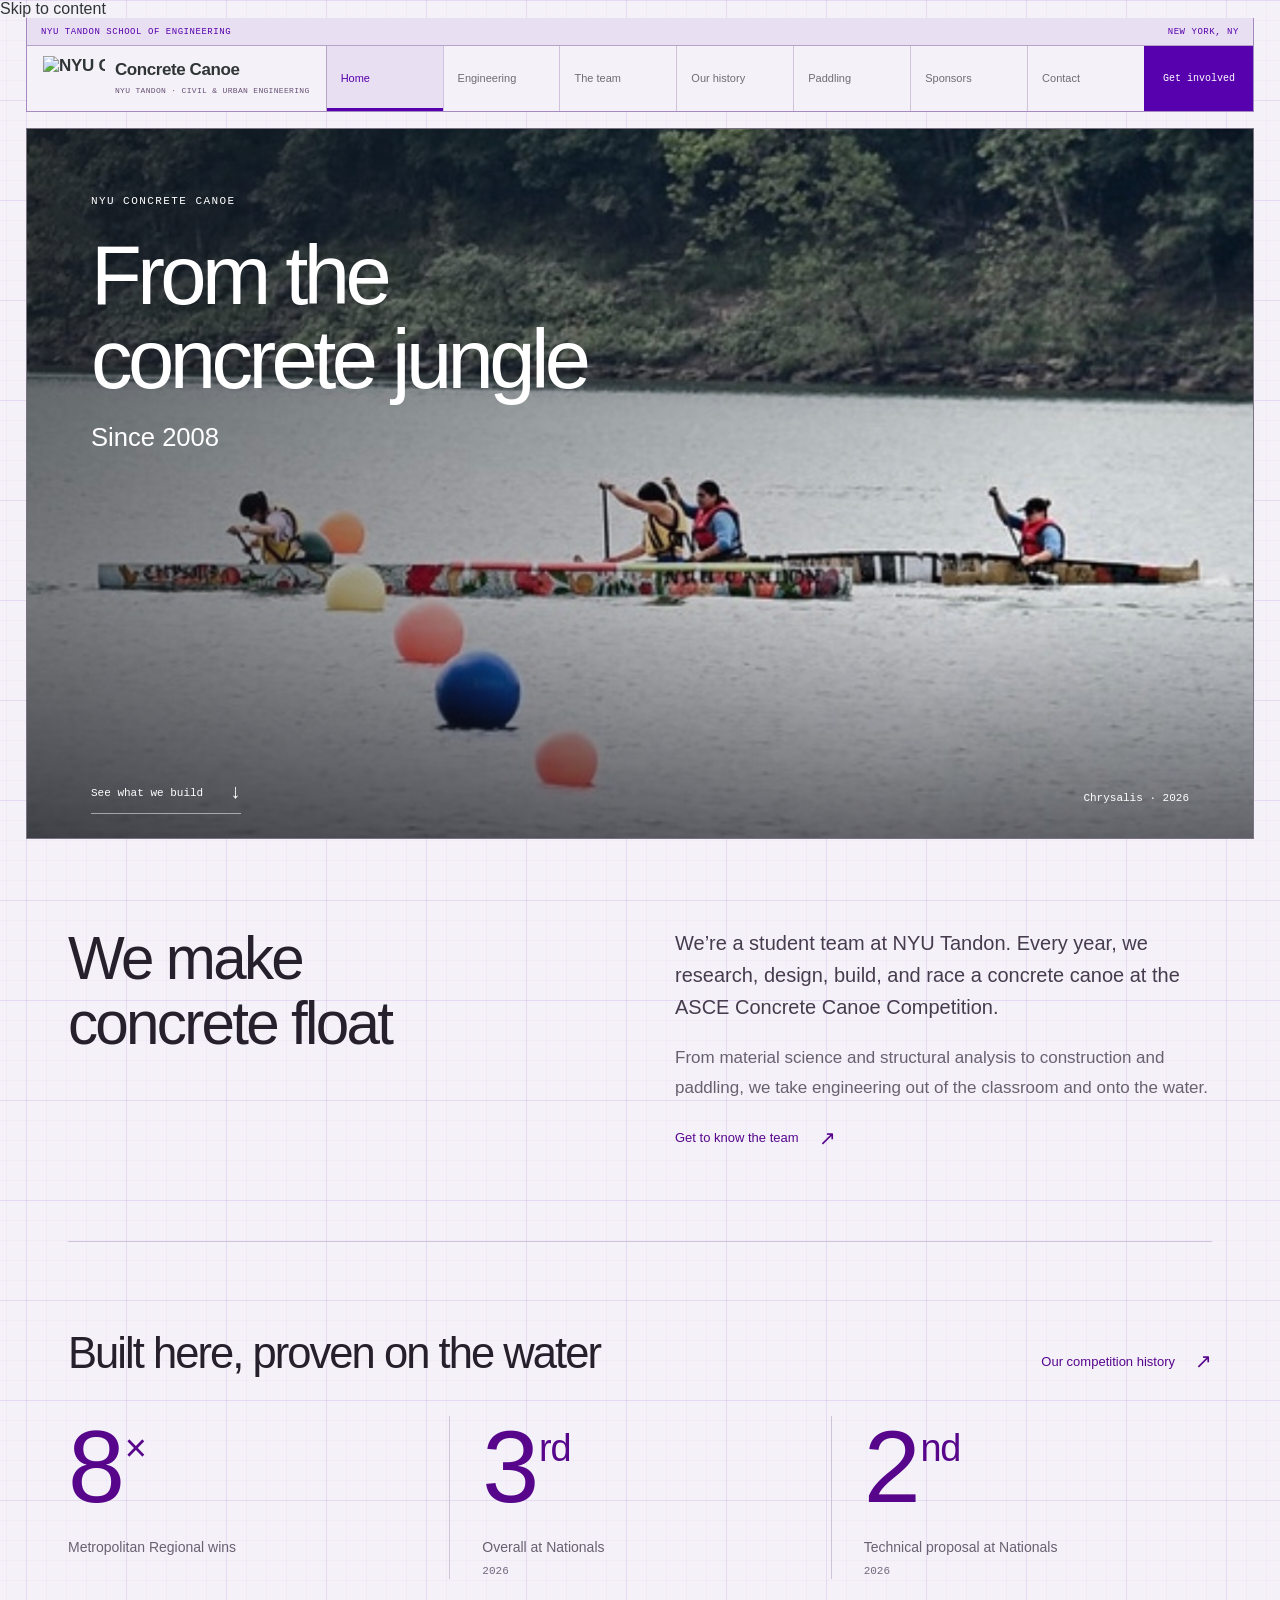
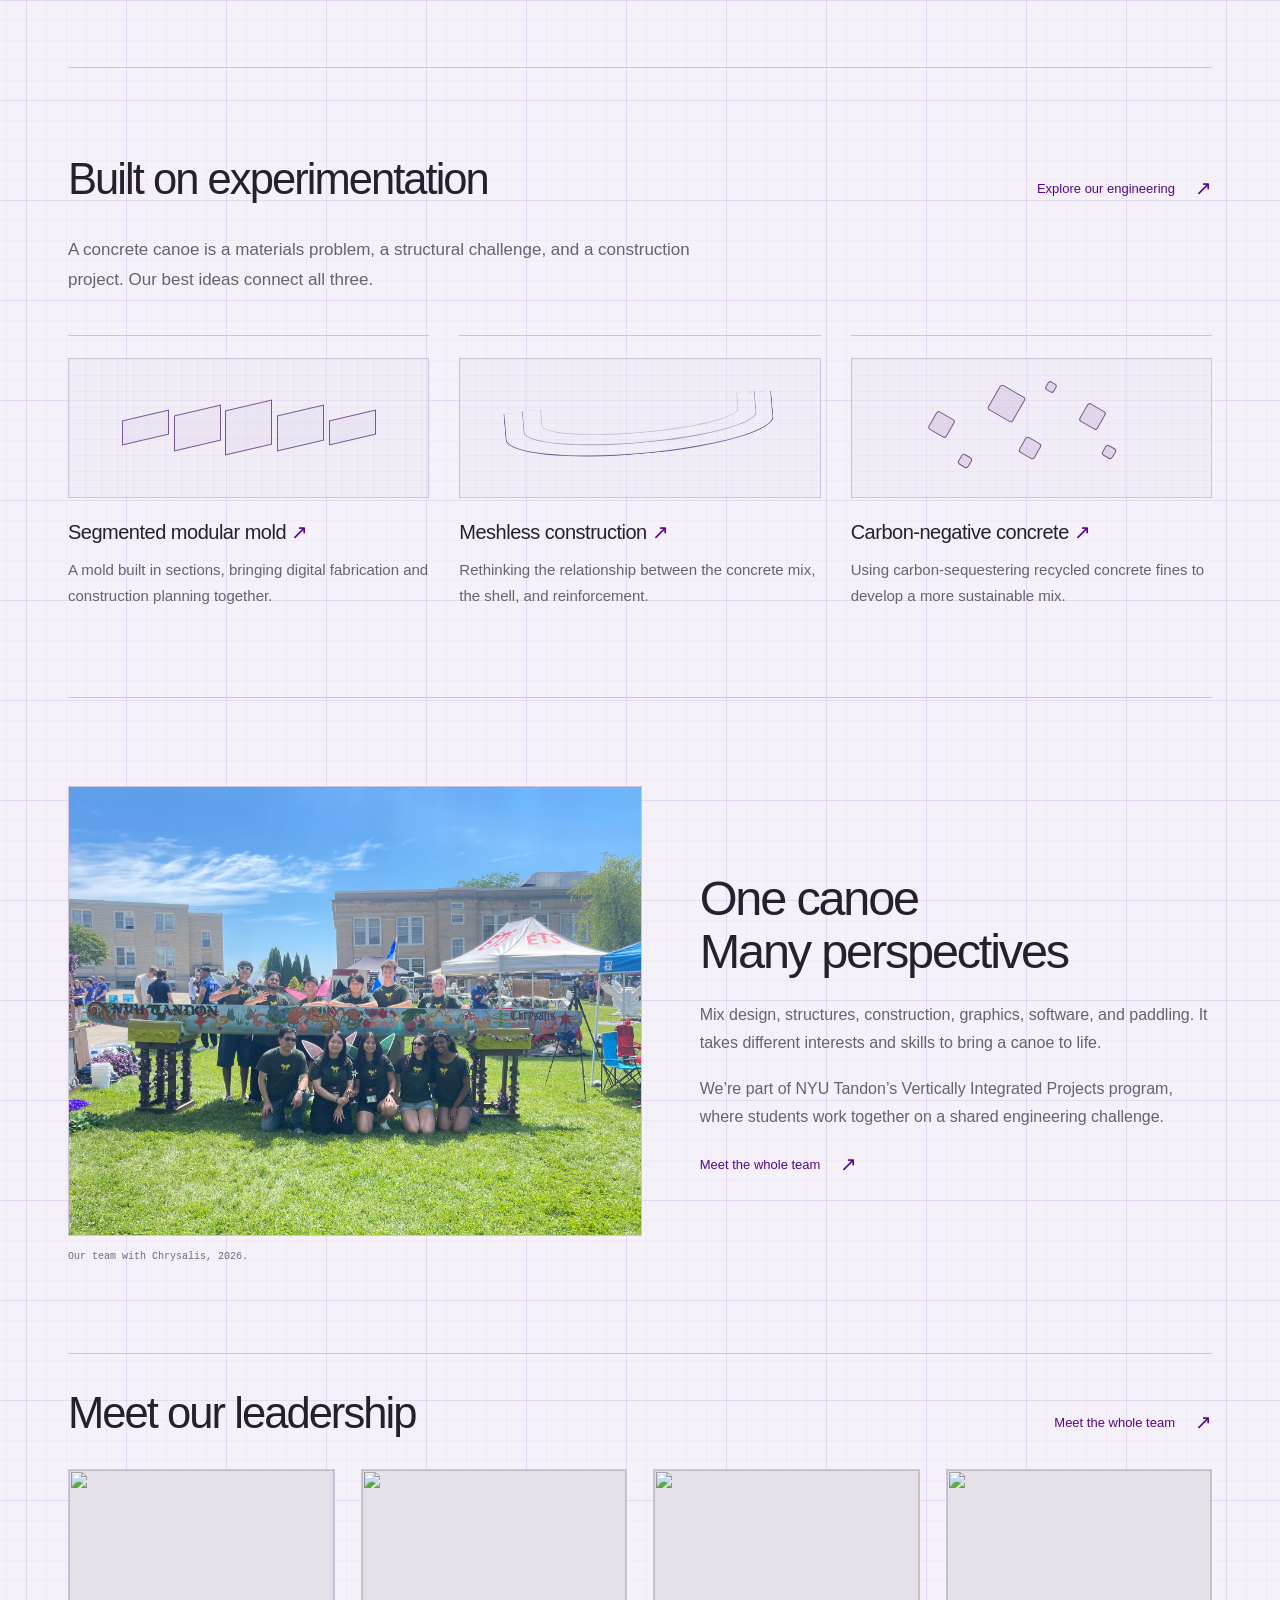
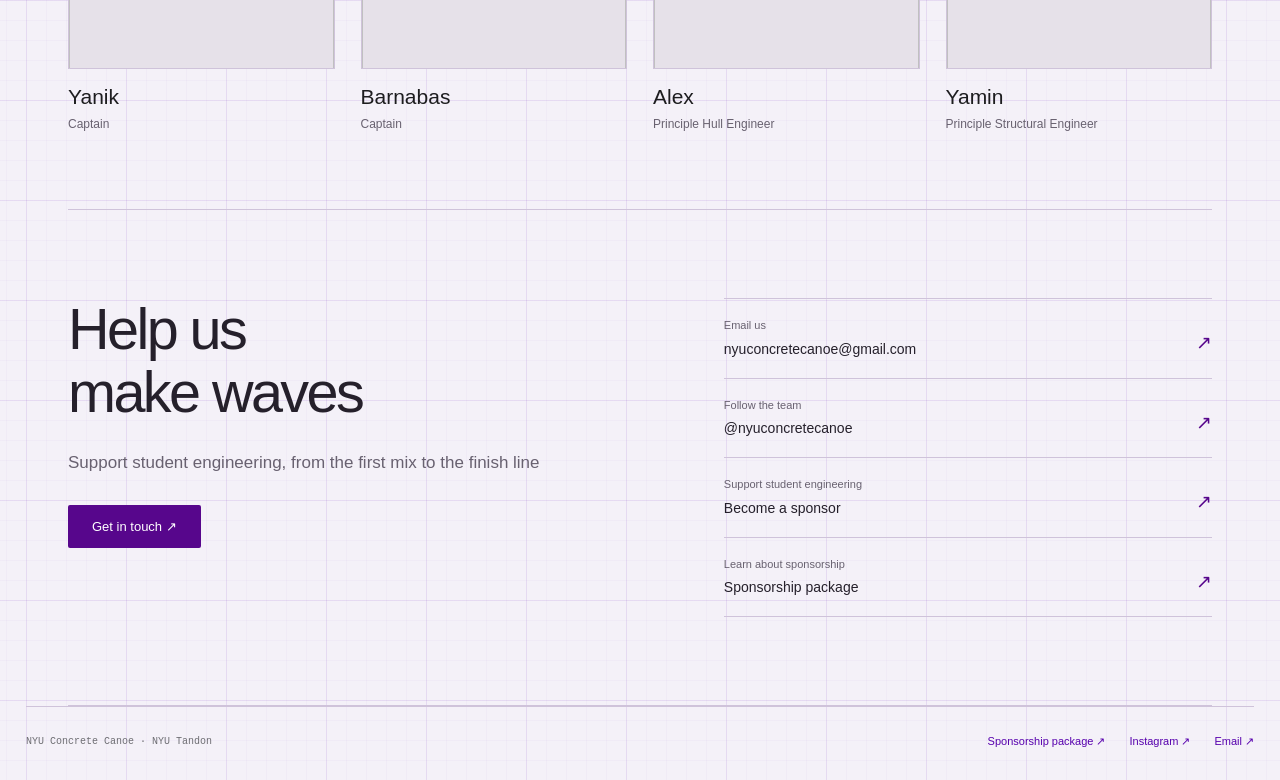
==== commit eff8080b: "Unify sponsor logo backgrounds and hide homepage updates" ====
--- a/index.html
+++ b/index.html
@@ -3,7 +3,7 @@
 <head>
 <meta charset="utf-8"><meta name="viewport" content="width=device-width,initial-scale=1">
 <title>NYU Concrete Canoe — From the concrete jungle since 2008</title><meta name="description" content="NYU Tandon students designing, building, and racing concrete canoes since 2008. Explore our engineering, competition results, and team.">
-<link rel="icon" href="assets/img/logo_transparent.png"><link rel="stylesheet" href="assets/css/style.css?v=3"><link rel="stylesheet" href="assets/css/coney.css?v=3"><link rel="stylesheet" href="assets/css/redesign.css?v=9"><link rel="stylesheet" href="assets/css/blueprint.css?v=8"><link rel="stylesheet" href="assets/css/story.css?v=5">
+<link rel="icon" href="assets/img/logo_transparent.png"><link rel="stylesheet" href="assets/css/style.css?v=3"><link rel="stylesheet" href="assets/css/coney.css?v=3"><link rel="stylesheet" href="assets/css/redesign.css?v=9"><link rel="stylesheet" href="assets/css/blueprint.css?v=8"><link rel="stylesheet" href="assets/css/story.css?v=6">
 </head>
 <body class="page-home story-home">
 <a class="skip-link" href="#main">Skip to content</a>
@@ -37,7 +37,7 @@
   <div class="team-feature-copy"><h2 id="people-title">One canoe<br>Many perspectives</h2><p>Mix design, structures, construction, graphics, software, and paddling. It takes different interests and skills to bring a canoe to life.</p><p>We’re part of NYU Tandon’s Vertically Integrated Projects program, where students work together on a shared engineering challenge.</p><a class="text-link" href="about.html">Meet the whole team <span aria-hidden="true">↗</span></a></div>
 </section>
 <section class="people-preview" aria-labelledby="leadership-title"><div class="section-topline"><h2 id="leadership-title">Meet our leadership</h2><a class="text-link" href="about.html#leadership">Meet the whole team <span aria-hidden="true">↗</span></a></div><div id="home-team"><p>Meet our leadership on the <a href="about.html#leadership">team page</a>.</p></div></section>
-<section class="news-section" aria-label="Team news"><div id="announcements"></div><a class="text-link" href="timeline.html">More from our history <span aria-hidden="true">↗</span></a></section>
+<section class="news-section" aria-label="Team news" hidden><div id="announcements"></div><a class="text-link" href="timeline.html">More from our history <span aria-hidden="true">↗</span></a></section>
 <section class="contact-feature" aria-labelledby="contact-title"><div><h2 id="contact-title">Help us<br>make waves</h2><p>Support student engineering, from the first mix to the finish line</p><a class="button" href="contact.html">Get in touch <span aria-hidden="true">↗</span></a></div><div class="contact-options"><a href="mailto:nyuconcretecanoe@gmail.com"><span>Email us</span>nyuconcretecanoe@gmail.com <b aria-hidden="true">↗</b></a><a href="https://www.instagram.com/nyuconcretecanoe/"><span>Follow the team</span>@nyuconcretecanoe <b aria-hidden="true">↗</b></a><a href="sponsors.html"><span>Support student engineering</span>Become a sponsor <b aria-hidden="true">↗</b></a><a href="assets/files/sponsorship.pdf" target="_blank" rel="noopener"><span>Learn about sponsorship</span>Sponsorship package <b aria-hidden="true">↗</b></a></div></section>
 </div>
 </main>
--- a/assets/css/story.css
+++ b/assets/css/story.css
@@ -182,3 +182,8 @@
 /* Static hero: the supplied photo appears immediately. */
 .photo-hero>img{object-position:center;opacity:1;animation:none}
 .hero-photo-tools{display:flex;align-items:center}
+
+/* One neutral logo surface for both transparent and white-backed sponsor assets. */
+#sponsor-grid .card-front{background:#fff;padding:32px;backdrop-filter:none}
+#sponsor-grid .card-front img{display:block;width:100%;height:100%;max-width:100%;max-height:100%;object-fit:contain;background:#fff}
+@media(max-width:700px){#sponsor-grid .card-front{padding:28px}}
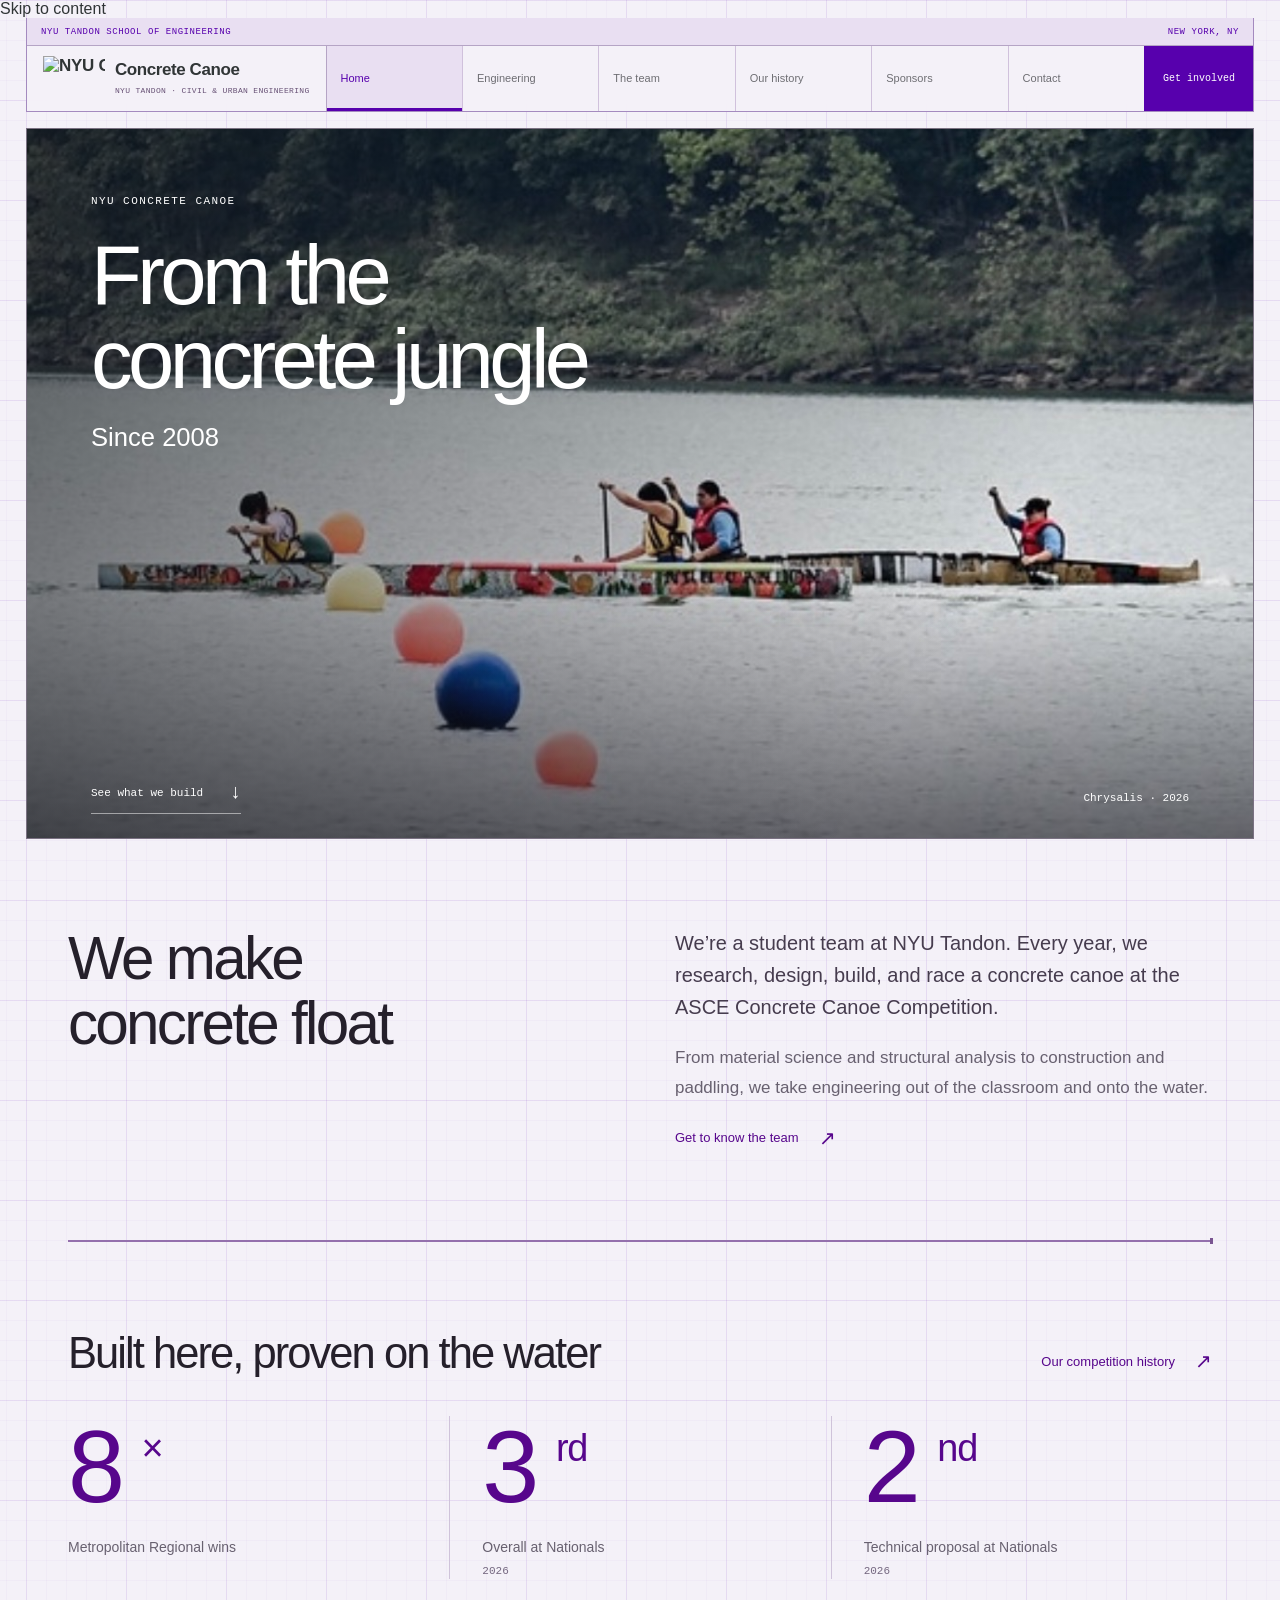
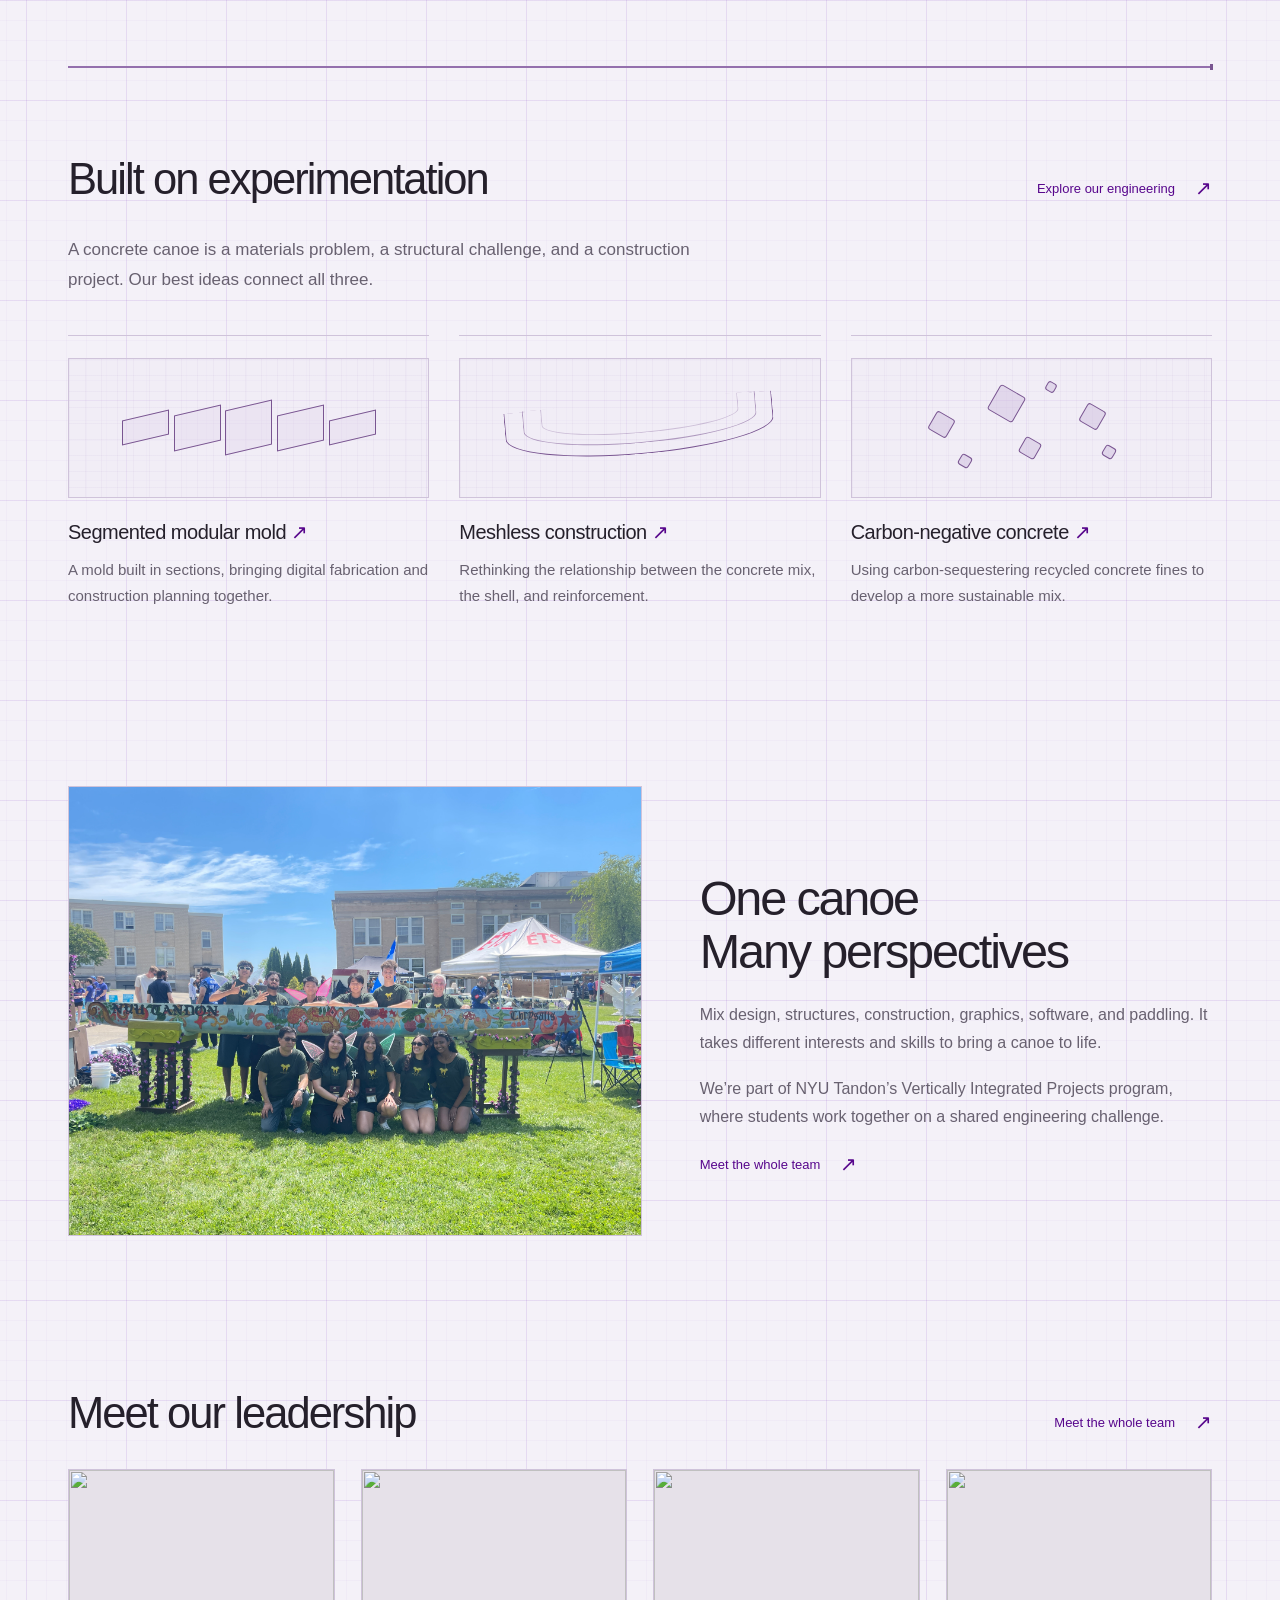
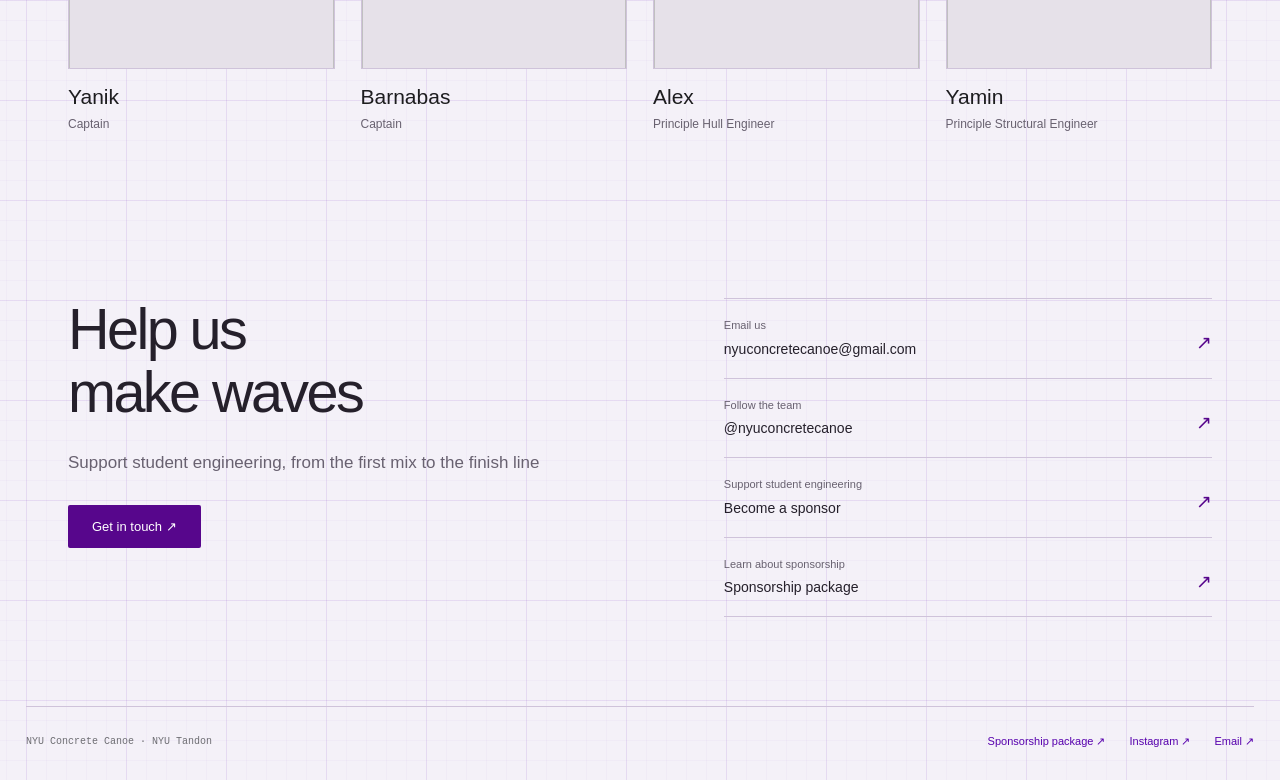
==== commit 347bd236: "Add scroll reveals and clarify sponsorship access" ====
--- a/index.html
+++ b/index.html
@@ -3,11 +3,11 @@
 <head>
 <meta charset="utf-8"><meta name="viewport" content="width=device-width,initial-scale=1">
 <title>NYU Concrete Canoe — From the concrete jungle since 2008</title><meta name="description" content="NYU Tandon students designing, building, and racing concrete canoes since 2008. Explore our engineering, competition results, and team.">
-<link rel="icon" href="assets/img/logo_transparent.png"><link rel="stylesheet" href="assets/css/style.css?v=3"><link rel="stylesheet" href="assets/css/coney.css?v=3"><link rel="stylesheet" href="assets/css/redesign.css?v=9"><link rel="stylesheet" href="assets/css/blueprint.css?v=8"><link rel="stylesheet" href="assets/css/story.css?v=6">
+<link rel="icon" href="assets/img/logo_transparent.png"><link rel="stylesheet" href="assets/css/style.css?v=3"><link rel="stylesheet" href="assets/css/coney.css?v=3"><link rel="stylesheet" href="assets/css/redesign.css?v=9"><link rel="stylesheet" href="assets/css/blueprint.css?v=8"><link rel="stylesheet" href="assets/css/story.css?v=10">
 </head>
 <body class="page-home story-home">
 <a class="skip-link" href="#main">Skip to content</a>
-<header class="site-header"><div class="institution"><span>NYU Tandon School of Engineering</span><span>New York, NY</span></div><div class="site-bar"><a class="site-brand" href="index.html"><img src="assets/img/logo_transparent.png" alt="NYU Concrete Canoe team logo" width="64" height="46"><span class="brand-title">Concrete Canoe<small>NYU Tandon · Civil &amp; Urban Engineering</small></span></a><nav class="site-nav" aria-label="Main navigation"><a href="index.html" aria-current="page">Home</a><a href="engineering.html">Engineering</a><a href="about.html">The team</a><a href="timeline.html">Our history</a><a href="paddling-improvement.html">Paddling</a><a href="sponsors.html">Sponsors</a><a href="contact.html">Contact</a></nav><a class="site-join" href="mailto:nyuconcretecanoe@gmail.com">Get involved</a><details class="mobile-menu"><summary>Menu</summary><nav aria-label="Mobile navigation"><a href="index.html" aria-current="page">Home</a><a href="engineering.html">Engineering</a><a href="about.html">The team</a><a href="timeline.html">Our history</a><a href="paddling-improvement.html">Paddling</a><a href="sponsors.html">Sponsors</a><a href="contact.html">Contact</a></nav></details></div></header>
+<header class="site-header"><div class="institution"><span>NYU Tandon School of Engineering</span><span>New York, NY</span></div><div class="site-bar"><a class="site-brand" href="index.html"><img src="assets/img/logo_transparent.png" alt="NYU Concrete Canoe team logo" width="64" height="46"><span class="brand-title">Concrete Canoe<small>NYU Tandon · Civil &amp; Urban Engineering</small></span></a><nav class="site-nav" aria-label="Main navigation"><a href="index.html" aria-current="page">Home</a><a href="engineering.html">Engineering</a><a href="about.html">The team</a><a href="timeline.html">Our history</a><a href="paddling-improvement.html" hidden>Paddling</a><a href="sponsors.html">Sponsors</a><a href="contact.html">Contact</a></nav><a class="site-join" href="mailto:nyuconcretecanoe@gmail.com">Get involved</a><details class="mobile-menu"><summary>Menu</summary><nav aria-label="Mobile navigation"><a href="index.html" aria-current="page">Home</a><a href="engineering.html">Engineering</a><a href="about.html">The team</a><a href="timeline.html">Our history</a><a href="paddling-improvement.html" hidden>Paddling</a><a href="sponsors.html">Sponsors</a><a href="contact.html">Contact</a></nav></details></div></header>
 <main id="main">
 <section class="photo-hero" aria-labelledby="hero-title">
   <img src="assets/img/hero-race-2026.jpeg" alt="NYU paddlers racing Chrysalis alongside another canoe, with course buoys in the foreground" width="1320" height="843" fetchpriority="high">
@@ -21,7 +21,7 @@
 </section>
 <section class="results-section" aria-labelledby="results-title">
   <div class="section-topline"><h2 id="results-title">Built here, proven on the water</h2><a class="text-link" href="timeline.html">Our competition history <span aria-hidden="true">↗</span></a></div>
-  <dl class="results-grid"><div><dt>Metropolitan Regional wins</dt><dd>8<span>×</span></dd></div><div><dt>Overall at Nationals <small>2026</small></dt><dd>3<span>rd</span></dd></div><div><dt>Technical proposal at Nationals <small>2026</small></dt><dd>2<span>nd</span></dd></div></dl>
+  <dl class="results-grid"><div><dt>Metropolitan Regional wins</dt><dd data-result-counter aria-label="8 times"><span class="result-visual" aria-hidden="true"><span class="result-number" data-count="8">8</span><span class="result-suffix" data-count-suffix>×</span></span></dd></div><div><dt>Overall at Nationals <small>2026</small></dt><dd data-result-counter data-ordinal="true" data-final-suffix="rd" aria-label="Third place"><span class="result-visual" aria-hidden="true"><span class="result-number" data-count="3">3</span><span class="result-suffix" data-count-suffix>rd</span></span></dd></div><div><dt>Technical proposal at Nationals <small>2026</small></dt><dd data-result-counter data-ordinal="true" data-final-suffix="nd" aria-label="Second place"><span class="result-visual" aria-hidden="true"><span class="result-number" data-count="2">2</span><span class="result-suffix" data-count-suffix>nd</span></span></dd></div></dl>
 </section>
 <section class="innovation-section" aria-labelledby="innovation-title">
   <div class="section-topline"><h2 id="innovation-title">Built on experimentation</h2><a class="text-link" href="engineering.html">Explore our engineering <span aria-hidden="true">↗</span></a></div>
@@ -43,4 +43,5 @@
 </main>
 <footer class="site-footer"><span>NYU Concrete Canoe · NYU Tandon</span><div><a href="assets/files/sponsorship.pdf" target="_blank" rel="noopener">Sponsorship package ↗</a><a href="https://www.instagram.com/nyuconcretecanoe/">Instagram ↗</a><a href="mailto:nyuconcretecanoe@gmail.com">Email ↗</a></div></footer>
 <script src="assets/js/home-people.js?v=3" defer></script><script src="assets/js/announcements.js?v=6" defer></script><script src="assets/js/drag-scroll.js?v=4" defer></script>
+<script src="assets/js/scroll-reveals.js?v=3" defer></script>
 </body></html>
--- a/assets/css/story.css
+++ b/assets/css/story.css
@@ -187,3 +187,29 @@
 #sponsor-grid .card-front{background:#fff;padding:32px;backdrop-filter:none}
 #sponsor-grid .card-front img{display:block;width:100%;height:100%;max-width:100%;max-height:100%;object-fit:contain;background:#fff}
 @media(max-width:700px){#sponsor-grid .card-front{padding:28px}}
+
+.contact-quick-links{display:flex;align-items:center;justify-content:center;flex-wrap:wrap;gap:16px;margin-top:3rem}
+.contact-quick-links .sponsorship-download{display:inline-flex;align-items:center;justify-content:center;gap:10px;min-height:50px;padding:12px 18px;border-radius:2px;font-size:13px;line-height:1.4}
+.sponsorship-download small{font-size:10px;opacity:.8}
+@media(max-width:430px){.contact-quick-links .sponsorship-download{flex-basis:100%}}
+/* Temporarily retired feature: keep native hidden semantics above layout rules. */
+.site-nav a[hidden],.mobile-menu nav a[hidden],.engineering-detail[hidden]{display:none!important}
+
+/* Final values and captions are static by default; observers opt into motion. */
+.results-grid dd .result-visual,.results-grid dd .result-number{font-size:inherit;line-height:inherit;letter-spacing:inherit;vertical-align:baseline;margin:0;font-weight:inherit}
+.results-grid dd .result-number{font-variant-numeric:tabular-nums;display:inline-block;min-width:.65em}
+.results-grid dd .result-suffix{font-size:.37em;vertical-align:top;line-height:1.7;letter-spacing:-.03em;margin-left:7px}
+.has-drawing-rule{position:relative;border-bottom-color:transparent!important}
+.drawing-rule{position:absolute;display:block;left:0;bottom:-6px;width:100%;height:12px;pointer-events:none}
+.drawing-rule::before{content:'';position:absolute;left:0;right:0;top:5px;height:2px;background:#9470ad;transform-origin:left}
+.drawing-rule::after{content:'';position:absolute;top:3px;left:calc(100% - 2px);width:3px;height:6px;background:#795591}
+@media(prefers-reduced-motion:no-preference){
+ .drawing-rule.reveal-pending::before{transform:scaleX(0);transition:transform 1100ms cubic-bezier(.25,.45,.35,1)}
+ .drawing-rule.is-revealed::before{transform:scaleX(1)}
+ .drawing-rule.reveal-pending::after{left:0;opacity:0;transition:left 1100ms cubic-bezier(.25,.45,.35,1),opacity 150ms ease}
+ .drawing-rule.is-revealed::after{left:calc(100% - 2px);opacity:1}
+ .caption-reveal.reveal-pending{opacity:0;transform:translateY(6px);transition:opacity 450ms ease,transform 450ms ease}
+ .caption-reveal.is-revealed{opacity:1;transform:translateY(0)}
+}
+@media(prefers-reduced-motion:reduce){.drawing-rule,.drawing-rule::before,.drawing-rule::after,.caption-reveal{opacity:1!important;transform:none!important;transition:none!important}}
+@media(max-width:700px){.results-grid dd .result-suffix{margin-left:3px}}
